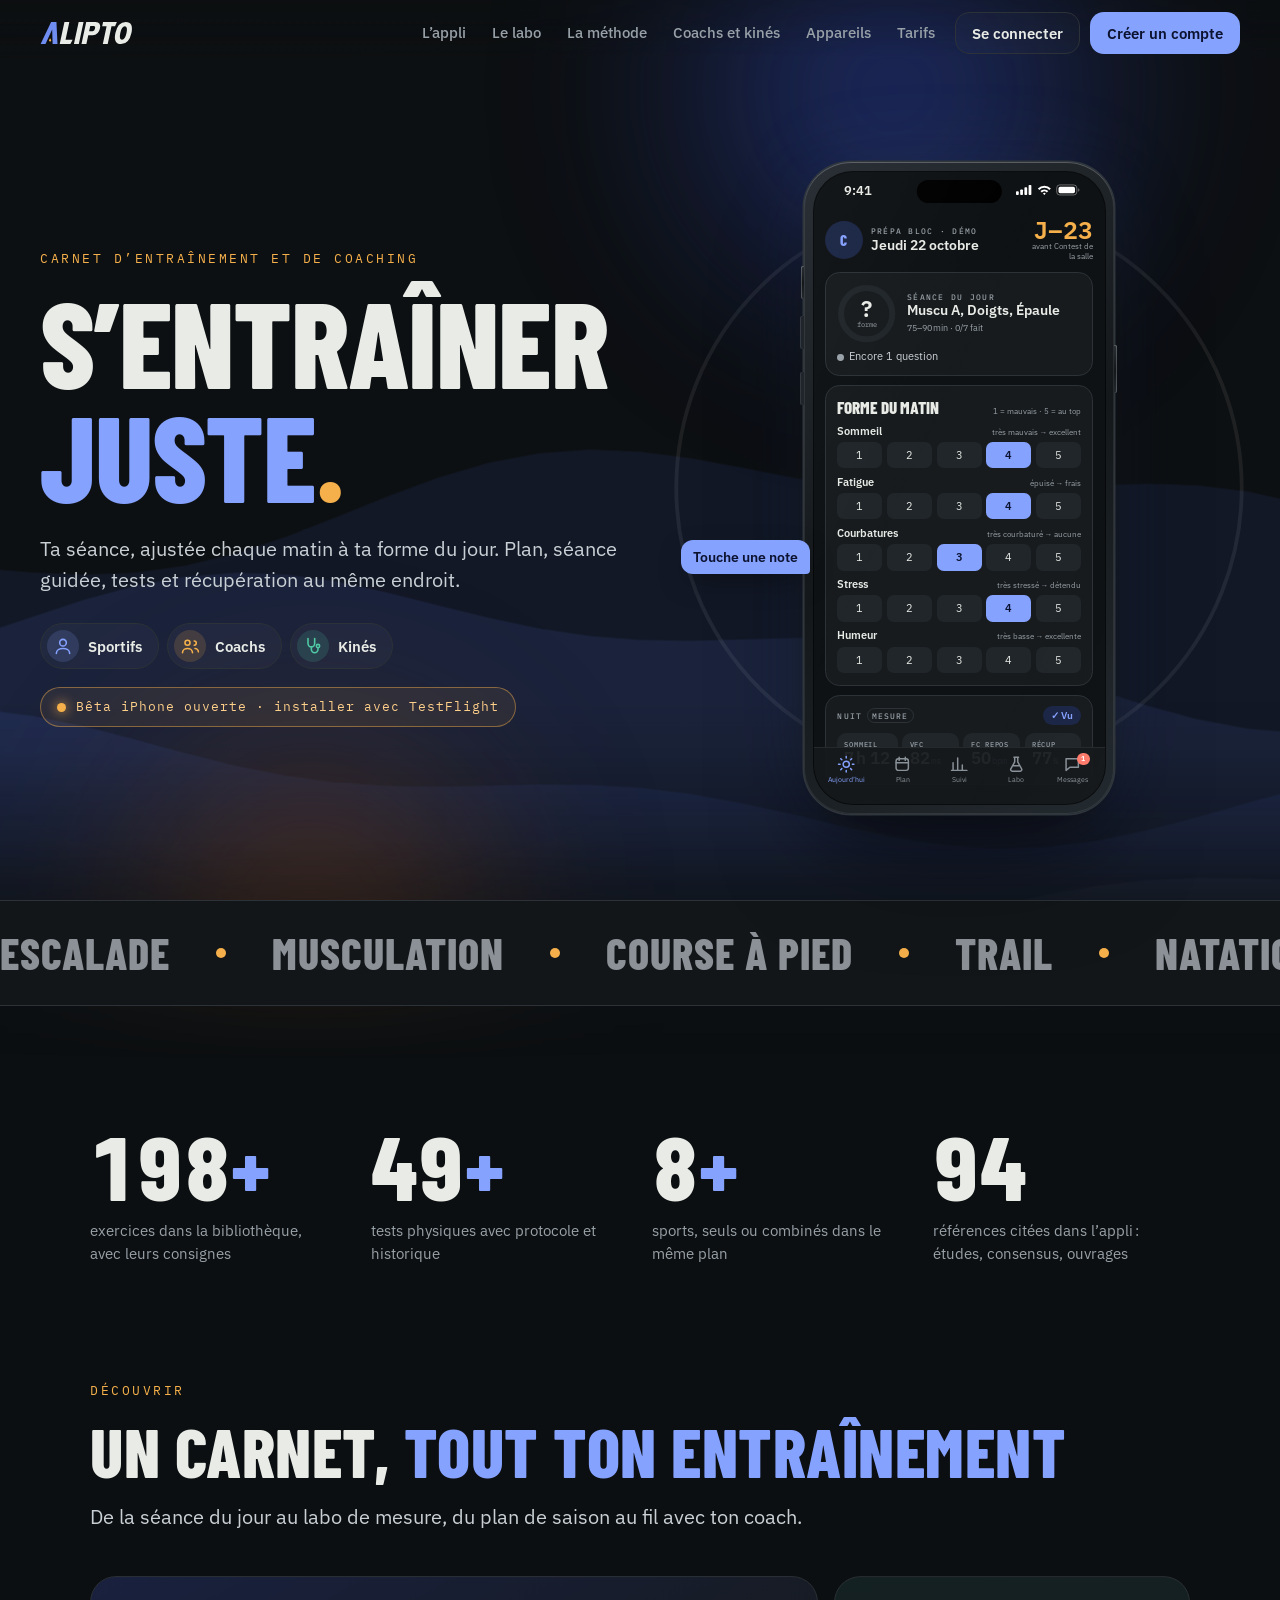
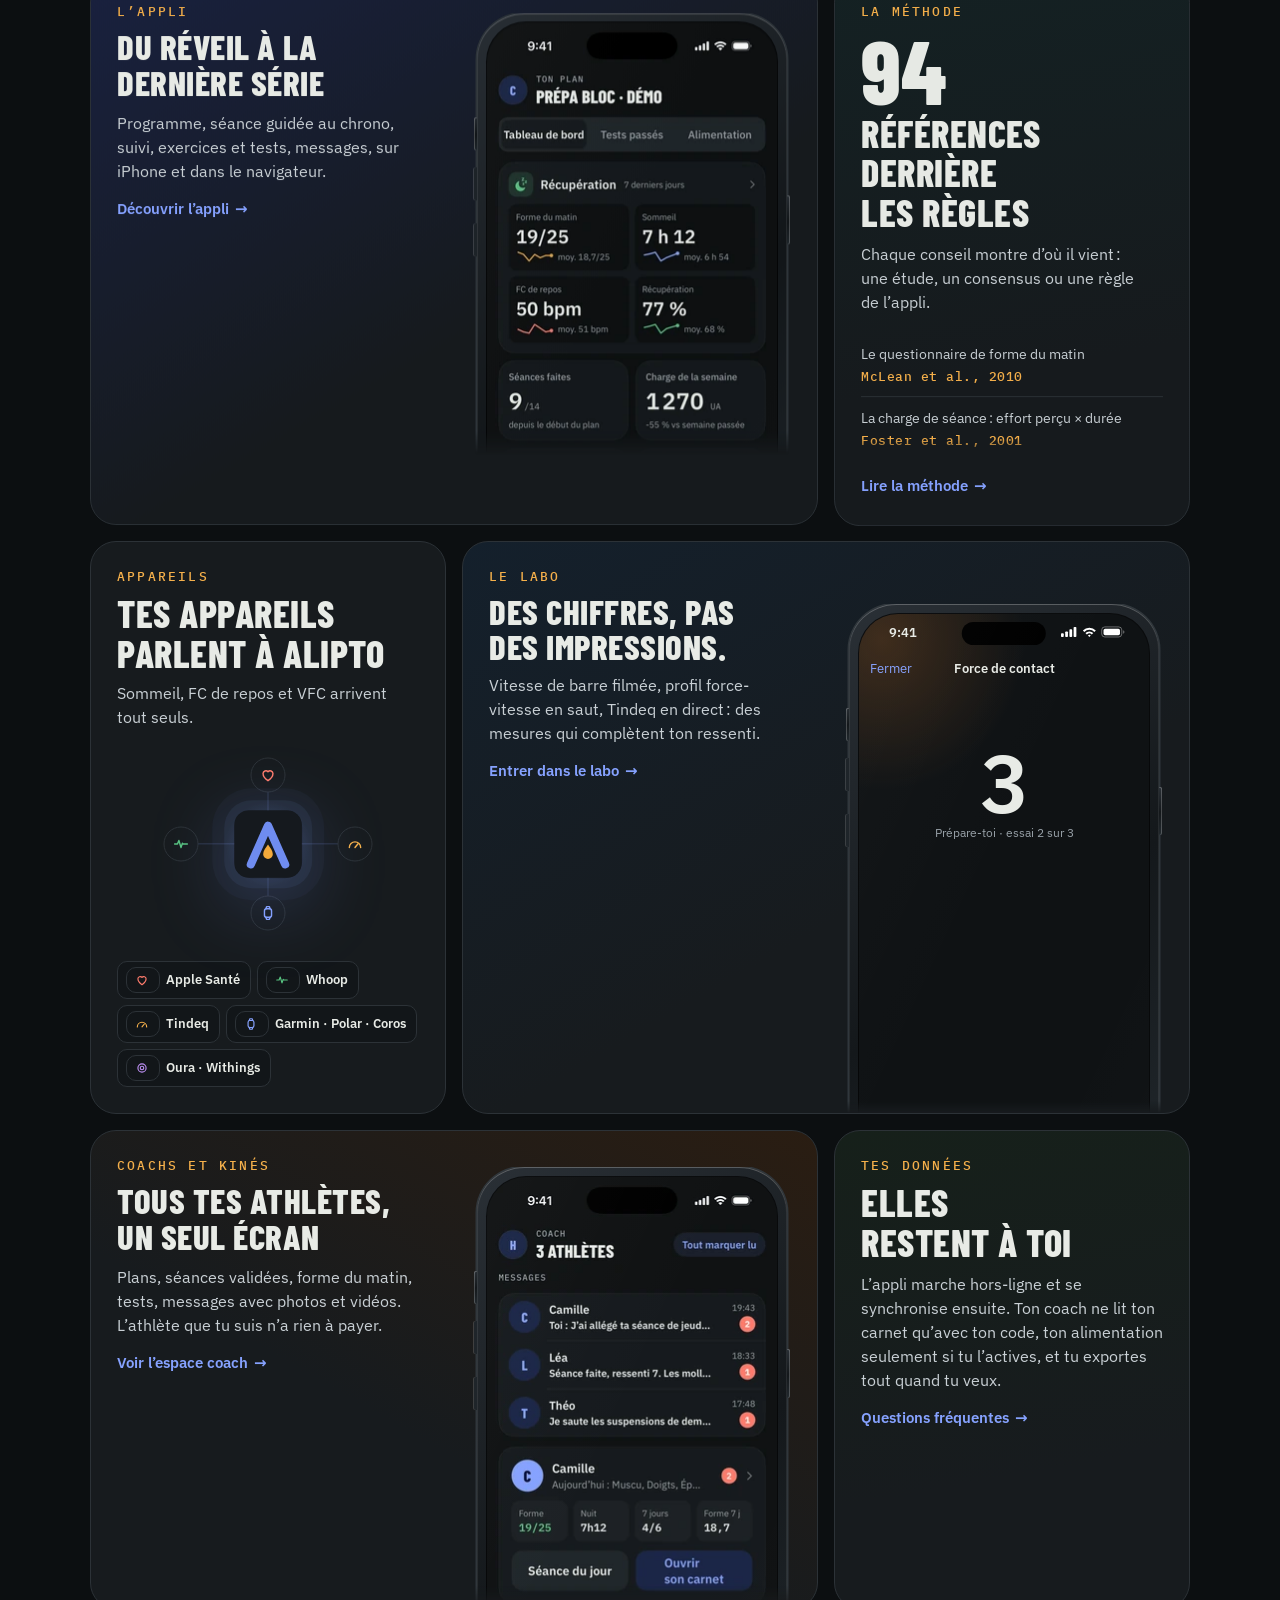
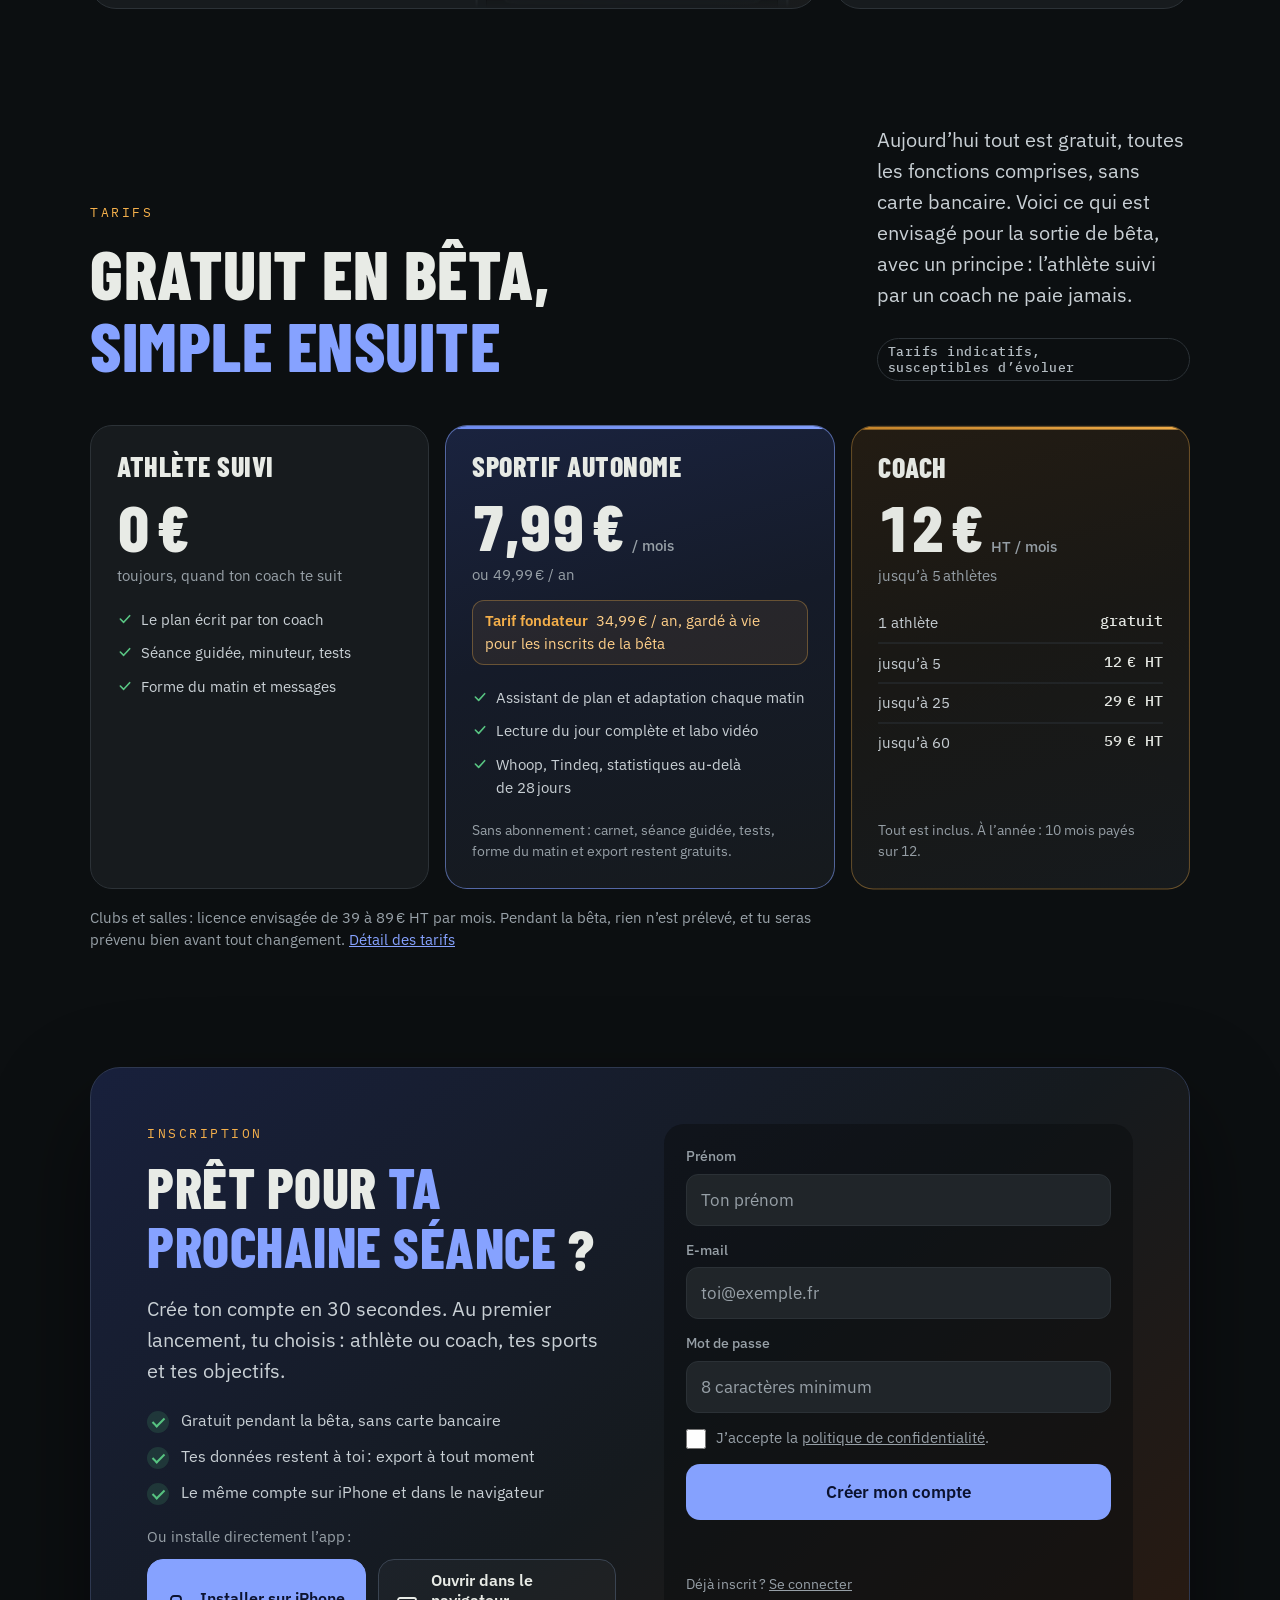
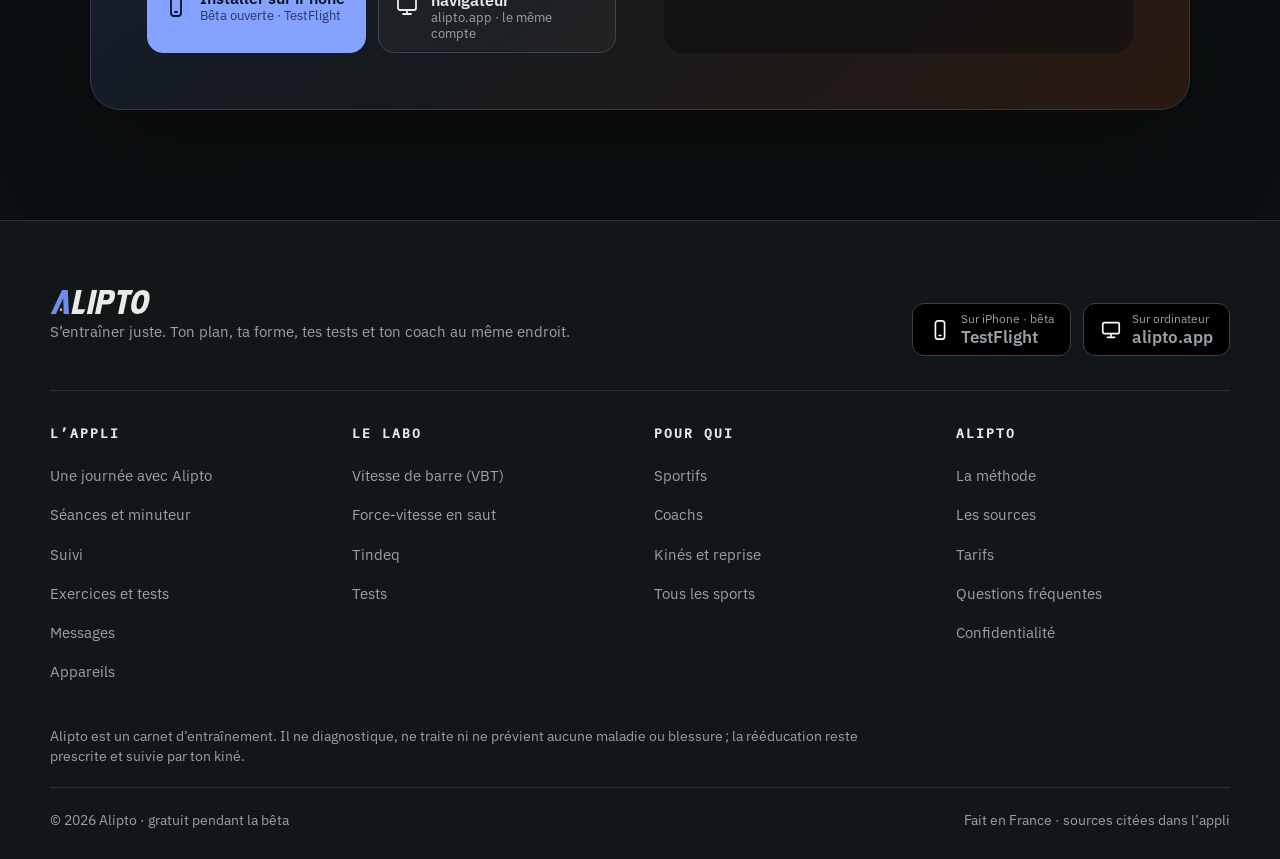
==== index.html @ 424cc5e2 "Publication 331e38a" ====
<!doctype html>
<html lang="fr" class="no-js">
<head>
<meta charset="utf-8">
<meta name="viewport" content="width=device-width, initial-scale=1, viewport-fit=cover">
<title>Alipto · carnet d’entraînement ajusté à ta forme du jour</title>
<meta name="description" content="Alipto ajuste chaque jour ta séance à ta forme et te dit pourquoi : plan, séance guidée, tests et coach au même endroit. Gratuit pendant la bêta.">
<meta name="theme-color" content="#0f1214">
<meta property="og:title" content="Alipto · carnet d’entraînement ajusté à ta forme du jour">
<meta property="og:description" content="Alipto ajuste chaque jour ta séance à ta forme et te dit pourquoi : plan, séance guidée, tests et coach au même endroit. Gratuit pendant la bêta.">
<meta property="og:image" content="https://alipto.app/media/og-accueil.jpg">
<meta property="og:image:width" content="1200">
<meta property="og:image:height" content="630">
<meta property="og:image:alt" content="Alipto : s’entraîner juste">
<meta property="og:url" content="https://alipto.app/">
<meta property="og:type" content="website">
<meta property="og:site_name" content="Alipto">
<meta property="og:locale" content="fr_FR">
<meta name="twitter:card" content="summary_large_image">
<meta name="twitter:title" content="Alipto · carnet d’entraînement ajusté à ta forme du jour">
<meta name="twitter:description" content="Alipto ajuste chaque jour ta séance à ta forme et te dit pourquoi : plan, séance guidée, tests et coach au même endroit. Gratuit pendant la bêta.">
<meta name="twitter:image" content="https://alipto.app/media/og-accueil.jpg">
<link rel="canonical" href="https://alipto.app/">
<link rel="icon" href="/favicon.svg" type="image/svg+xml">
<link rel="apple-touch-icon" href="/apple-touch-icon.png">
<link rel="preload" href="/fonts/barlow-condensed-latin-800-normal.woff2" as="font" type="font/woff2" crossorigin>
<link rel="stylesheet" href="/style.css">
<script type="application/ld+json">{"@context": "https://schema.org", "@type": "SoftwareApplication", "name": "Alipto", "url": "https://alipto.app/", "applicationCategory": "SportsApplication", "operatingSystem": "iOS, Web", "inLanguage": "fr", "description": "Carnet d’entraînement et de coaching qui ajuste chaque jour la séance à la forme du sportif.", "offers": {"@type": "Offer", "price": "0", "priceCurrency": "EUR", "description": "Gratuit pendant la bêta"}}</script>
</head>
<body class="pg-accueil">
<a class="skip" href="#contenu">Aller au contenu</a>
<header class="top" id="top">
  <a class="brand" href="/" aria-label="Alipto, accueil"><svg class="wmk" viewBox="-24 -4 426 108" aria-label="Alipto" role="img"><g transform="skewX(-12)"><path d="M0 100 L26 0 H50 L76 100 H54 L38 34 L22 100 Z" fill="#6f8cf0"/><path d="M86 0 H108 V80 H140 L134 100 H86 Z M150 0 H172 V100 H150 Z M184 0 H226 Q252 0 252 30 Q252 60 226 60 H206 V100 H184 Z M206 18 V42 H222 Q230 42 230 30 Q230 18 222 18 Z M260 0 H322 L318 20 H302 V100 H280 V20 H260 Z M362 0 Q398 0 398 50 Q398 100 362 100 Q326 100 326 50 Q326 0 362 0 Z M362 20 Q348 20 348 50 Q348 80 362 80 Q376 80 376 50 Q376 20 362 20 Z" fill="currentColor" fill-rule="evenodd"/></g><path transform="translate(21.6 81) scale(.17)" d="M0 -46 C 14 -26 30 -6 30 14 A 30 30 0 1 1 -30 14 C -30 -6 -14 -26 0 -46 Z" fill="#f2a93b"/></svg></a>
  <nav class="links" id="menu" aria-label="Pages">
    <a href="/appli/">L’appli</a><a href="/labo/">Le labo</a><a href="/methode/">La méthode</a><a href="/coachs/">Coachs et kinés</a><a href="/compatibilite/">Appareils</a><a href="/tarifs/">Tarifs</a>
    <a class="m-only" data-app href="/app/">Se connecter</a>
  </nav>
  <div class="top-cta">
    <a class="btn ghost" data-app href="/app/">Se connecter</a>
    <a class="btn primary sm" href="#inscription">Créer un compte</a>
    <button class="burger" type="button" aria-label="Menu" aria-expanded="false" aria-controls="menu"><i></i><i></i></button>
  </div>
</header>

<main id="contenu">
  <section class="hero">
    <div class="bgfx" aria-hidden="true"><div class="waves"></div><div class="glow g1"></div><div class="glow g2"></div></div>
    <div class="hero-txt">
      <p class="eyebrow">Carnet d’entraînement et de coaching</p>
      <h1 class="acc">
        <span class="w">S’entraîner</span>
        <span class="w">juste<em>.</em></span>
      </h1>
      <p class="lead">Ta séance, ajustée chaque matin à ta forme du jour. Plan, séance guidée, tests et récupération au même endroit.</p>
      <div class="aud">
        <a href="/appli/"><span class="ai" style="--c:var(--accent)"><svg viewBox="0 0 24 24" aria-hidden="true"><circle cx="12" cy="8" r="4"/><path d="M4 21c0-4 4-6 8-6s8 2 8 6"/></svg></span><span><b>Sportifs</b></span></a>
        <a href="/coachs/"><span class="ai" style="--c:var(--oil)"><svg viewBox="0 0 24 24" aria-hidden="true"><circle cx="9" cy="8" r="3"/><path d="M3 20c0-3 3-5 6-5s6 2 6 5M17 11a2.5 2.5 0 1 0 0-5M18 15c2 0 4 2 4 4"/></svg></span><span><b>Coachs</b></span></a>
        <a href="/coachs/#kines"><span class="ai" style="--c:#4fcaa5"><svg viewBox="0 0 24 24" aria-hidden="true"><path d="M6 3v6a4 4 0 0 0 8 0V3M10 13v3a4 4 0 0 0 8 0v-2"/><circle cx="18" cy="12" r="2"/></svg></span><span><b>Kinés</b></span></a>
      </div>
      <a class="tf-pill" href="https://testflight.apple.com/join/wXvy2Kus" rel="noopener"><i></i>Bêta iPhone ouverte · installer avec TestFlight</a>
    </div>
    <div class="hero-viz">
      <svg class="chrono" viewBox="0 0 200 200" aria-hidden="true"><defs><radialGradient id="ch-halo"><stop offset="0" stop-color="currentColor" stop-opacity=".55"/><stop offset="1" stop-color="currentColor" stop-opacity="0"/></radialGradient></defs>
        <circle class="ch-t" cx="100" cy="100" r="96"/><circle class="ch-u" cx="100" cy="100" r="96" pathLength="100"/><circle class="ch-o" cx="100" cy="100" r="96" pathLength="100"/>
        <g class="ch-g"><circle r="11" fill="url(#ch-halo)"/><path class="ch-drop" transform="scale(.075)" d="M0 -46 C 14 -26 30 -6 30 14 A 30 30 0 1 1 -30 14 C -30 -6 -14 -26 0 -46 Z"/></g></svg>
      <div class="phone sim-ph" data-sim="forme" data-mode="interactif"><div class="screen ap">
      <div class="ap-bar" aria-hidden="true"><b>9:41</b><svg class="ap-sb" viewBox="0 0 70 13" aria-hidden="true"><rect x="0" y="8" width="3" height="4" rx=".9"/><rect x="4.6" y="6" width="3" height="6" rx=".9"/><rect x="9.2" y="3.6" width="3" height="8.4" rx=".9"/><rect x="13.8" y="1" width="3" height="11" rx=".9"/><path d="M23.9 4.9a10 10 0 0 1 14.2 0l-1.6 1.6a7.7 7.7 0 0 0-11 0zM26.7 7.7a6 6 0 0 1 8.6 0l-1.6 1.6a3.7 3.7 0 0 0-5.4 0zM29.5 10.5a2 2 0 0 1 3 0L31 12z"/><rect x="44.5" y="1" width="22" height="11" rx="3.4" fill="none" stroke="currentColor" stroke-opacity=".4"/><rect x="46.5" y="3" width="18" height="7" rx="1.8"/><path d="M68 4.6v3.8a2 2 0 0 0 0-3.8z" fill-opacity=".4"/></svg></div><div class="ap-head"><span class="ap-av">C</span><span class="ap-id"><small>Prépa bloc · démo</small><b>Jeudi 22 octobre</b></span><span class="ap-j"><b>J–23</b><small>avant Contest de la salle</small></span></div>
      <div class="ap-card"><div class="ap-ring"><svg viewBox="0 0 44 44" aria-hidden="true"><circle cx="22" cy="22" r="19"/><circle class="arc" cx="22" cy="22" r="19" pathLength="100"/></svg><b class="ap-sc">?</b><small class="ap-of">forme</small></div>
        <div class="ap-ses"><small>Séance du jour</small><b>Muscu A, Doigts, Épaule</b><span>75–90 min · 0/7 fait</span></div>
        <p class="ap-v" role="status" aria-live="polite"><i></i><span>Remplis ta forme du matin : la séance s’ajuste</span></p>
        <p class="ap-why"></p></div>
      <form class="ap-form" aria-label="Essaie : ta forme ce matin" onsubmit="return false"><p class="ap-fh"><b>Forme du matin</b><small>1 = mauvais · 5 = au top</small></p><fieldset class="ap-q" data-k="sommeil"><legend><b>Sommeil</b><small>très mauvais → excellent</small></legend><div class="ap-seg"><label><input type="radio" name="interactif-sommeil" value="1"><span>1</span></label><label><input type="radio" name="interactif-sommeil" value="2"><span>2</span></label><label><input type="radio" name="interactif-sommeil" value="3"><span>3</span></label><label><input type="radio" name="interactif-sommeil" value="4"><span>4</span></label><label><input type="radio" name="interactif-sommeil" value="5"><span>5</span></label></div></fieldset><fieldset class="ap-q" data-k="fatigue"><legend><b>Fatigue</b><small>épuisé → frais</small></legend><div class="ap-seg"><label><input type="radio" name="interactif-fatigue" value="1"><span>1</span></label><label><input type="radio" name="interactif-fatigue" value="2"><span>2</span></label><label><input type="radio" name="interactif-fatigue" value="3"><span>3</span></label><label><input type="radio" name="interactif-fatigue" value="4"><span>4</span></label><label><input type="radio" name="interactif-fatigue" value="5"><span>5</span></label></div></fieldset><fieldset class="ap-q" data-k="courbatures"><legend><b>Courbatures</b><small>très courbaturé → aucune</small></legend><div class="ap-seg"><label><input type="radio" name="interactif-courbatures" value="1"><span>1</span></label><label><input type="radio" name="interactif-courbatures" value="2"><span>2</span></label><label><input type="radio" name="interactif-courbatures" value="3"><span>3</span></label><label><input type="radio" name="interactif-courbatures" value="4"><span>4</span></label><label><input type="radio" name="interactif-courbatures" value="5"><span>5</span></label></div></fieldset><fieldset class="ap-q" data-k="stress"><legend><b>Stress</b><small>très stressé → détendu</small></legend><div class="ap-seg"><label><input type="radio" name="interactif-stress" value="1"><span>1</span></label><label><input type="radio" name="interactif-stress" value="2"><span>2</span></label><label><input type="radio" name="interactif-stress" value="3"><span>3</span></label><label><input type="radio" name="interactif-stress" value="4"><span>4</span></label><label><input type="radio" name="interactif-stress" value="5"><span>5</span></label></div></fieldset><fieldset class="ap-q" data-k="humeur"><legend><b>Humeur</b><small>très basse → excellente</small></legend><div class="ap-seg"><label><input type="radio" name="interactif-humeur" value="1"><span>1</span></label><label><input type="radio" name="interactif-humeur" value="2"><span>2</span></label><label><input type="radio" name="interactif-humeur" value="3"><span>3</span></label><label><input type="radio" name="interactif-humeur" value="4"><span>4</span></label><label><input type="radio" name="interactif-humeur" value="5"><span>5</span></label></div></fieldset></form>
      <div class="ap-night" aria-hidden="true"><p class="ap-nh"><span>Nuit</span><i>MESURE</i><em>✓ Vu</em></p><div class="ap-nm"><p><small>Sommeil</small><b>7 h 12</b></p><p><small>VFC</small><b>82<u>ms</u></b></p><p><small>FC repos</small><b>50<u>bpm</u></b></p><p><small>Récup</small><b>77<u>%</u></b></p></div></div><nav class="ap-tabs" aria-hidden="true"><span class=on><svg viewBox="0 0 24 24"><circle cx="12" cy="12" r="4"/><path d="M12 2v2M12 20v2M4.9 4.9l1.4 1.4M17.7 17.7l1.4 1.4M2 12h2M20 12h2M4.9 19.1l1.4-1.4M17.7 6.3l1.4-1.4"/></svg>Aujourd’hui</span><span><svg viewBox="0 0 24 24"><rect x="4" y="5" width="16" height="15" rx="3"/><path d="M8 3v4M16 3v4M4 10h16"/></svg>Plan</span><span><svg viewBox="0 0 24 24"><path d="M4 20V10M10 20V4M16 20v-7M22 20H2"/></svg>Suivi</span><span><svg viewBox="0 0 24 24"><path d="M9 3h6M10 3v6L5 18a2 2 0 0 0 1.8 3h10.4A2 2 0 0 0 19 18l-5-9V3M7.5 14h9"/></svg>Labo</span><span><svg viewBox="0 0 24 24"><path d="M4 5h16v11H9l-5 4z"/></svg><em class="ap-badge">1</em>Messages</span></nav>
      <i class="ap-tap" aria-hidden="true"></i>
    </div><i class="glass" aria-hidden="true"></i></div>
      <p class="hv-tip" aria-hidden="true">Touche une note</p>
    </div>
  </section>

  <section class="marquee" aria-label="Sports suivis">
    <div class="track">
      <span>Escalade</span><span>Musculation</span><span>Course à pied</span><span>Trail</span><span>Natation</span><span>Vélo</span><span>Hyrox</span><span>Préparation physique</span><span>Renfo et kiné</span>
      <span aria-hidden="true">Escalade</span><span aria-hidden="true">Musculation</span><span aria-hidden="true">Course à pied</span><span aria-hidden="true">Trail</span><span aria-hidden="true">Natation</span><span aria-hidden="true">Vélo</span><span aria-hidden="true">Hyrox</span><span aria-hidden="true">Préparation physique</span><span aria-hidden="true">Renfo et kiné</span>
    </div>
  </section>

  <section class="nums" aria-label="Alipto en chiffres">
    <div class="num reveal"><b data-count="200">0</b><span>exercices dans la bibliothèque, avec leurs consignes</span></div>
    <div class="num reveal"><b data-count="50">0</b><span>tests physiques avec protocole et historique</span></div>
    <div class="num reveal"><b data-count="8">0</b><span>sports, seuls ou combinés dans le même plan</span></div>
    <div class="num reveal"><b data-count="95" class="eq">0</b><span>références citées dans l’appli : études, consensus, ouvrages</span></div>
  </section>

  <section class="explore">
    <div class="sec-head solo">
      <div><p class="eyebrow">Découvrir</p><h2 class="acc reveal">Un carnet, <em>tout ton entraînement</em></h2>
      <p class="lead reveal">De la séance du jour au labo de mesure, du plan de saison au fil avec ton coach.</p></div>
    </div>
    <div class="bento">
      <a class="bx bx-app reveal" href="/appli/">
        <div class="bx-txt"><p class="k">L’appli</p><h3 class="acc">Du réveil à la dernière série</h3><p>Programme, séance guidée au chrono, suivi, exercices et tests, messages, sur iPhone et dans le navigateur.</p><span class="more">Découvrir l’appli</span></div>
        <div class="bx-phones" style="--cr:1.4209"><div class="cut"><div class="phone" data-zones="[{&quot;x&quot;: 7.5, &quot;y&quot;: 27.8, &quot;w&quot;: 41.5, &quot;h&quot;: 10.6, &quot;n&quot;: &quot;Forme du matin 19/25&quot;, &quot;f&quot;: [1.45, 0.0564, 0.0992]}, {&quot;x&quot;: 51.2, &quot;y&quot;: 52, &quot;w&quot;: 44.6, &quot;h&quot;: 12.2, &quot;n&quot;: &quot;Charge de la semaine 940 UA&quot;, &quot;f&quot;: [1.57, 0.3291, 0.4944]}]"><div class="screen"><img class="scr" src="/img/p-suivi-291-582.webp" srcset="/img/p-suivi-291-291.webp 291w, /img/p-suivi-291-436.webp 436w, /img/p-suivi-291-582.webp 582w, /img/p-suivi-291-873.webp 873w, /img/p-suivi-291-1164.webp 1164w, /img/p-suivi-291-1206.webp 1206w" sizes="(max-width: 900px) min(457px, calc((100vw - 84px) * 1.473)), 457px" alt="Écran Suivi : forme du matin 19 sur 25, récupération, charge de la semaine" loading="lazy" width="291" height="633"><i class="veil" aria-hidden="true"></i><i class="veil" aria-hidden="true"></i></div><i class="glass" aria-hidden="true"></i></div></div></div>
      </a>
      <a class="bx bx-sci reveal" href="/methode/">
        <div class="bx-txt"><p class="k">La méthode</p><p class="big-n" data-count="95">0</p><h3 class="acc">références derrière les règles</h3><p>Chaque conseil montre d’où il vient : une étude, un consensus ou une règle de l’appli.</p>
          <div class="src-tick"><ul aria-label="Quelques sources citées dans l’appli"><li><i>Le questionnaire de forme du matin</i><span>McLean et al., 2010</span></li><li><i>La charge de séance : effort perçu × durée</i><span>Foster et al., 2001</span></li><li><i>Lire la VFC sur une moyenne de 7 jours</i><span>Plews et al., 2013</span></li><li><i>La montée en force des doigts du grimpeur</i><span>Levernier et Laffaye, 2019</span></li></ul></div>
          <span class="more">Lire la méthode</span></div>
      </a>
      <a class="bx bx-cp reveal" href="/compatibilite/">
        <div class="bx-txt"><p class="k">Appareils</p><h3 class="acc">Tes appareils parlent à Alipto</h3><p>Sommeil, FC de repos et VFC arrivent tout seuls.</p></div>
        <div class="hub mini" data-sim="hub" aria-hidden="true"><svg class="hl" viewBox="0 0 560 400"><line x1="280" y1="200" x2="280" y2="52"/><line x1="280" y1="200" x2="92" y2="200"/><line x1="280" y1="200" x2="468" y2="200"/><line x1="280" y1="200" x2="280" y2="348"/></svg><span class="hn" style="left:50.0%;top:13.0%"><svg class="hi" viewBox="0 0 24 24" style="--c:#ff7b6c"><path d="M12 20s-7-4.5-7-10a4 4 0 0 1 7-2.5A4 4 0 0 1 19 10c0 5.5-7 10-7 10z"/></svg></span><span class="hn" style="left:16.4%;top:50.0%"><svg class="hi" viewBox="0 0 24 24" style="--c:#58c482"><path d="M3 12h4l2-5 3 10 2-6 1 1h6"/></svg></span><span class="hn" style="left:83.6%;top:50.0%"><svg class="hi" viewBox="0 0 24 24" style="--c:#f5b04b"><path d="M4 17a8 8 0 1 1 16 0"/><path d="M12 17l4-5"/></svg></span><span class="hn" style="left:50.0%;top:87.0%"><svg class="hi" viewBox="0 0 24 24" style="--c:#86a2ff"><rect x="7" y="6" width="10" height="12" rx="3"/><path d="M9 6l1-3h4l1 3M9 18l1 3h4l1-3"/></svg></span><span class="hc"><svg viewBox="0 0 512 512" aria-hidden="true"><rect width="512" height="512" rx="112" fill="#15191e"/><path d="M126 410 L256 118 L386 410" fill="none" stroke="#6f8cf0" stroke-width="62" stroke-linecap="round" stroke-linejoin="round"/><path transform="translate(256 316) scale(1.22)" d="M0 -46 C 14 -26 30 -6 30 14 A 30 30 0 1 1 -30 14 C -30 -6 -14 -26 0 -46 Z" fill="#f2a93b"/></svg></span></div>
        <div class="chips"><span><span class="ci" style="--c:#ff7b6c"><svg viewBox="0 0 24 24" aria-hidden="true"><path d="M12 20s-7-4.5-7-10a4 4 0 0 1 7-2.5A4 4 0 0 1 19 10c0 5.5-7 10-7 10z"/></svg></span>Apple Santé</span><span><span class="ci" style="--c:#58c482"><svg viewBox="0 0 24 24" aria-hidden="true"><path d="M3 12h4l2-5 3 10 2-6 1 1h6"/></svg></span>Whoop</span><span><span class="ci" style="--c:#f5b04b"><svg viewBox="0 0 24 24" aria-hidden="true"><path d="M4 17a8 8 0 1 1 16 0"/><path d="M12 17l4-5"/></svg></span>Tindeq</span><span><span class="ci" style="--c:#86a2ff"><svg viewBox="0 0 24 24" aria-hidden="true"><rect x="7" y="6" width="10" height="12" rx="3"/><path d="M9 6l1-3h4l1 3M9 18l1 3h4l1-3"/></svg></span>Garmin · Polar · Coros</span><span><span class="ci" style="--c:#bb8ef1"><svg viewBox="0 0 24 24" aria-hidden="true"><circle cx="12" cy="12" r="7"/><circle cx="12" cy="12" r="3"/></svg></span>Oura · Withings</span></div>
      </a>
      <a class="bx bx-labo reveal" href="/labo/">
        <div class="bx-txt"><p class="k">Le labo</p><h3>Des chiffres, pas des impressions.</h3><p>Vitesse de barre filmée, profil force-vitesse en saut, Tindeq en direct : des mesures qui complètent ton ressenti.</p><span class="more">Entrer dans le labo</span></div>
        <div class="bx-phones bx-sim" role="img" aria-label="Exemple de test de force de contact au Tindeq dans l’appli : la force monte jusqu’à 41,6 kg, puis le résultat, 130 kg/s, 6 % de plus que la dernière mesure"><div class="cut"><div class="phone sim-ph tq" data-sim="tindeq"><div class="screen ap tq-s" aria-hidden="true">
      <div class="ap-bar" aria-hidden="true"><b>9:41</b><svg class="ap-sb" viewBox="0 0 70 13" aria-hidden="true"><rect x="0" y="8" width="3" height="4" rx=".9"/><rect x="4.6" y="6" width="3" height="6" rx=".9"/><rect x="9.2" y="3.6" width="3" height="8.4" rx=".9"/><rect x="13.8" y="1" width="3" height="11" rx=".9"/><path d="M23.9 4.9a10 10 0 0 1 14.2 0l-1.6 1.6a7.7 7.7 0 0 0-11 0zM26.7 7.7a6 6 0 0 1 8.6 0l-1.6 1.6a3.7 3.7 0 0 0-5.4 0zM29.5 10.5a2 2 0 0 1 3 0L31 12z"/><rect x="44.5" y="1" width="22" height="11" rx="3.4" fill="none" stroke="currentColor" stroke-opacity=".4"/><rect x="46.5" y="3" width="18" height="7" rx="1.8"/><path d="M68 4.6v3.8a2 2 0 0 0 0-3.8z" fill-opacity=".4"/></svg></div>
      <div class="tq-nav"><span>Fermer</span><b>Force de contact</b><i></i></div>
      <div class="tq-v tq-count"><b class="tq-n">3</b><span>Prépare-toi · essai 2 sur 3</span></div>
      <div class="tq-v tq-run"><p class="tq-eb">Essai 2 sur 3 · main droite</p><p class="tq-w">Relâche…</p>
        <p class="tq-sub">Reste détendu, tire dès que « Tire ! » s’affiche.</p>
        <div class="tq-card"><small>Force actuelle</small><p class="tq-kg"><b>0</b><u>kg</u></p><i class="tq-g"><i></i></i></div>
        <span class="tq-btn plain">Arrêter</span></div>
      <div class="tq-v tq-done"><p class="tq-eb"><span>Main droite · meilleur de 3</span><i class="tq-tag">MESURE</i></p>
        <p class="tq-big"><b>130</b><u>kg/s</u><em>+6 % vs 8 oct.</em></p>
        <p class="tq-last">Dernière mesure : 123 kg/s le 8 oct. (même main, même test)</p>
        <div class="tq-curve"><svg viewBox="0 0 300 132"><g class="tq-grid"><line x1="14" y1="30" x2="286" y2="30"/><line x1="14" y1="66" x2="286" y2="66"/><line x1="14" y1="104" x2="286" y2="104"/><text x="14" y="127">0 ms</text><text x="82" y="127">100 ms</text><text x="150" y="127">200 ms</text><text x="218" y="127">300 ms</text><text x="286" y="127">400 ms</text></g>
          <path class="tq-area"/><path class="tq-line"/>
          <g class="tq-mk m1"><line y1="10" y2="104"/><circle r="4.5"/><text>12,2 kg</text></g><g class="tq-mk m2"><line y1="10" y2="104"/><circle r="4.5"/><text>26 kg</text></g></svg></div>
        <div class="tq-stats"><p><b>122<u>kg/s</u></b><small>0–100 ms, indicatif</small></p><p><b>41,6<u>kg</u></b><small>pic de force</small></p><p><b>63<u>%</u></b><small>du pic à 200 ms</small></p></div>
        <div class="tq-chips"><span>124</span><span class="on">130 ★</span><span>127</span></div>
        <span class="tq-btn">Enregistrer 130 kg/s</span></div>
    </div><i class="glass" aria-hidden="true"></i></div></div></div>
      </a>
      <a class="bx bx-coach reveal" href="/coachs/">
        <div class="bx-txt"><p class="k">Coachs et kinés</p><h3 class="acc">Tous tes athlètes, un seul écran</h3><p>Plans, séances validées, forme du matin, tests, messages avec photos et vidéos. L’athlète que tu suis n’a rien à payer.</p><span class="more">Voir l’espace coach</span></div>
        <div class="bx-phones" style="--cr:1.4224"><div class="cut"><div class="phone" data-zones="[{&quot;x&quot;: 3, &quot;y&quot;: 10.5, &quot;w&quot;: 94, &quot;h&quot;: 22, &quot;z&quot;: 1, &quot;n&quot;: &quot;Camille, Léa et Théo : leurs derniers messages&quot;, &quot;f&quot;: [1, 0, 0.0]}, {&quot;x&quot;: 83, &quot;y&quot;: 17.6, &quot;w&quot;: 14, &quot;h&quot;: 22.6, &quot;z&quot;: 1.4, &quot;n&quot;: &quot;Heures et messages non lus&quot;, &quot;f&quot;: [1.28, 0.2067, 0.0931]}]"><div class="screen"><img class="scr" src="/img/p-coach-291-582.webp" srcset="/img/p-coach-291-291.webp 291w, /img/p-coach-291-436.webp 436w, /img/p-coach-291-582.webp 582w, /img/p-coach-291-873.webp 873w, /img/p-coach-291-1164.webp 1164w, /img/p-coach-291-1206.webp 1206w" sizes="(max-width: 900px) min(372px, calc((100vw - 84px) * 1.201)), 372px" alt="Écran coach (profil de démonstration) : messages de Camille, Léa et Théo" loading="lazy" width="291" height="633"><i class="veil" aria-hidden="true"></i><i class="veil" aria-hidden="true"></i></div><i class="glass" aria-hidden="true"></i></div></div></div>
      </a>
      <a class="bx bx-data reveal" href="/tarifs/#faq">
        <div class="bx-txt"><p class="k">Tes données</p><h3 class="acc">Elles restent à toi</h3><p>L’appli marche hors-ligne et se synchronise ensuite. Ton coach ne lit ton carnet qu’avec ton code, ton alimentation seulement si tu l’actives, et tu exportes tout quand tu veux.</p><span class="more">Questions fréquentes</span></div>
      </a>
    </div>
  </section>

  <section class="pricing" id="tarifs">
    <div class="sec-head">
      <div><p class="eyebrow">Tarifs</p><h2 class="acc">Gratuit en bêta, <em>simple ensuite</em></h2></div>
      <div><p class="lead">Aujourd’hui tout est gratuit, toutes les fonctions comprises, sans carte bancaire. Voici ce qui est envisagé pour la sortie de bêta, avec un principe : l’athlète suivi par un coach ne paie jamais.</p>
      <p class="prop"><span class="ex">Tarifs indicatifs, susceptibles d’évoluer</span></p></div>
    </div>
    <div class="pr-grid">
      <article class="pr-card"><h3 class="acc">Athlète suivi</h3><p class="pr-n">0 €</p><p class="pr-s">toujours, quand ton coach te suit</p>
        <ul><li><svg viewBox="0 0 24 24" aria-hidden="true"><path d="M5 12l5 5 9-10"/></svg>Le plan écrit par ton coach</li><li><svg viewBox="0 0 24 24" aria-hidden="true"><path d="M5 12l5 5 9-10"/></svg>Séance guidée, minuteur, tests</li><li><svg viewBox="0 0 24 24" aria-hidden="true"><path d="M5 12l5 5 9-10"/></svg>Forme du matin et messages</li></ul></article>
      <article class="pr-card paid hl"><h3>Sportif autonome</h3><p class="pr-n">7,99 €<small>/ mois</small></p><p class="pr-s">ou 49,99 € / an</p>
        <p class="pr-f"><b>Tarif fondateur</b> 34,99 € / an, gardé à vie pour les inscrits de la bêta</p>
        <ul><li><svg viewBox="0 0 24 24" aria-hidden="true"><path d="M5 12l5 5 9-10"/></svg>Assistant de plan et adaptation chaque matin</li><li><svg viewBox="0 0 24 24" aria-hidden="true"><path d="M5 12l5 5 9-10"/></svg>Lecture du jour complète et labo vidéo</li><li><svg viewBox="0 0 24 24" aria-hidden="true"><path d="M5 12l5 5 9-10"/></svg>Whoop, Tindeq, statistiques au-delà de 28 jours</li></ul>
        <p class="pr-free">Sans abonnement : carnet, séance guidée, tests, forme du matin et export restent gratuits.</p></article>
      <article class="pr-card paid pr-coach"><h3>Coach</h3><p class="pr-n">12 €<small>HT / mois</small></p><p class="pr-s">jusqu’à 5 athlètes</p>
        <ul class="pr-steps"><li><span>1 athlète</span><b>gratuit</b></li><li><span>jusqu’à 5</span><b>12 € HT</b></li><li><span>jusqu’à 25</span><b>29 € HT</b></li><li><span>jusqu’à 60</span><b>59 € HT</b></li></ul>
        <p class="pr-free">Tout est inclus. À l’année : 10 mois payés sur 12.</p></article>
    </div>
    <p class="pr-note">Clubs et salles : licence envisagée de 39 à 89 € HT par mois. Pendant la bêta, rien n’est prélevé, et tu seras prévenu bien avant tout changement. <a href="/tarifs/">Détail des tarifs</a></p>
  </section>

  <section class="signup" id="inscription">
    <div class="s-card">
      <div class="s-txt">
        <p class="eyebrow">Inscription</p>
        <h2 class="acc">Prêt pour <em>ta prochaine séance</em> ?</h2>
        <p class="lead">Crée ton compte en 30 secondes. Au premier lancement, tu choisis : athlète ou coach, tes sports et tes objectifs.</p>
        <ul class="ticks small">
          <li>Gratuit pendant la bêta, sans carte bancaire</li>
          <li>Tes données restent à toi : export à tout moment</li>
          <li>Le même compte sur iPhone et dans le navigateur</li>
        </ul>
        <p class="or">Ou installe directement l’app :</p>
        <div class="ctas">
        <a class="cta-b primary" href="https://testflight.apple.com/join/wXvy2Kus" rel="noopener"><svg viewBox="0 0 24 24" aria-hidden="true"><rect x="7" y="2" width="10" height="20" rx="3"/><path d="M11 18h2"/></svg><span><b>Installer sur iPhone</b><small>Bêta ouverte · TestFlight</small></span></a>
        <a class="cta-b" data-app href="/app/"><svg viewBox="0 0 24 24" aria-hidden="true"><rect x="3" y="4" width="18" height="12" rx="2"/><path d="M8 20h8M12 16v4"/></svg><span><b>Ouvrir dans le navigateur</b><small>alipto.app · le même compte</small></span></a>
      </div>
      </div>
      <form class="form" id="signup" novalidate>
        <label>Prénom<input name="name" autocomplete="given-name" required maxlength="60" placeholder="Ton prénom"></label>
        <label>E-mail<input name="email" type="email" autocomplete="email" required placeholder="toi@exemple.fr"></label>
        <label>Mot de passe<input name="password" type="password" autocomplete="new-password" required minlength="8" placeholder="8 caractères minimum"></label>
        <label class="chk"><input type="checkbox" name="ok" required> <span>J’accepte la <a data-privacy href="/confidentialite.html">politique de confidentialité</a>.</span></label>
        <button class="btn primary big" type="submit">Créer mon compte</button>
        <p class="msg" role="status" aria-live="polite"></p>
        <p class="tiny">Déjà inscrit ? <a data-app href="/app/">Se connecter</a></p>
      </form>
    </div>
  </section>
</main>

<footer class="foot">
  <div class="ft">
    <div class="ft-top">
      <div><a class="ft-brand" href="/" aria-label="Alipto, accueil"><svg class="wmk" viewBox="-24 -4 426 108" aria-label="Alipto" role="img"><g transform="skewX(-12)"><path d="M0 100 L26 0 H50 L76 100 H54 L38 34 L22 100 Z" fill="#6f8cf0"/><path d="M86 0 H108 V80 H140 L134 100 H86 Z M150 0 H172 V100 H150 Z M184 0 H226 Q252 0 252 30 Q252 60 226 60 H206 V100 H184 Z M206 18 V42 H222 Q230 42 230 30 Q230 18 222 18 Z M260 0 H322 L318 20 H302 V100 H280 V20 H260 Z M362 0 Q398 0 398 50 Q398 100 362 100 Q326 100 326 50 Q326 0 362 0 Z M362 20 Q348 20 348 50 Q348 80 362 80 Q376 80 376 50 Q376 20 362 20 Z" fill="currentColor" fill-rule="evenodd"/></g><path transform="translate(21.6 81) scale(.17)" d="M0 -46 C 14 -26 30 -6 30 14 A 30 30 0 1 1 -30 14 C -30 -6 -14 -26 0 -46 Z" fill="#f2a93b"/></svg></a><p>S’entraîner juste. Ton plan, ta forme, tes tests et ton coach au même endroit.</p></div>
      <div class="stores">
        <a class="store" href="https://testflight.apple.com/join/wXvy2Kus" rel="noopener"><svg viewBox="0 0 24 24" aria-hidden="true"><rect x="7" y="2" width="10" height="20" rx="3"/><path d="M11 18h2"/></svg><span>Sur iPhone · bêta<b>TestFlight</b></span></a>
        <a class="store" data-app href="/app/"><svg viewBox="0 0 24 24" aria-hidden="true"><rect x="3" y="4" width="18" height="12" rx="2"/><path d="M8 20h8M12 16v4"/></svg><span>Sur ordinateur<b>alipto.app</b></span></a>
      </div>
    </div>
    <div class="ft-cols">
      <nav aria-label="L’appli"><p class="fh">L’appli</p><a href="/appli/#journee">Une journée avec Alipto</a><a href="/appli/#h-18h30">Séances et minuteur</a><a href="/appli/#h-19h30">Suivi</a><a href="/labo/#tests">Exercices et tests</a><a href="/appli/#h-20h15">Messages</a><a href="/compatibilite/">Appareils</a></nav>
      <nav aria-label="Le labo"><p class="fh">Le labo</p><a href="/labo/#vbt">Vitesse de barre (VBT)</a><a href="/labo/#saut">Force-vitesse en saut</a><a href="/labo/#tindeq">Tindeq</a><a href="/labo/#tests">Tests</a></nav>
      <nav aria-label="Pour qui"><p class="fh">Pour qui</p><a href="/appli/">Sportifs</a><a href="/coachs/">Coachs</a><a href="/coachs/#kines">Kinés et reprise</a><a href="/appli/#sports">Tous les sports</a></nav>
      <nav aria-label="Alipto"><p class="fh">Alipto</p><a href="/methode/">La méthode</a><a href="/methode/#sources">Les sources</a><a href="/tarifs/">Tarifs</a><a href="/tarifs/#faq">Questions fréquentes</a><a data-privacy href="/confidentialite.html">Confidentialité</a></nav>
    </div>
    <p class="ft-legal">Alipto est un carnet d’entraînement. Il ne diagnostique, ne traite ni ne prévient aucune maladie ou blessure ; la rééducation reste prescrite et suivie par ton kiné.</p>
    <div class="ft-bot"><span>© 2026 Alipto · gratuit pendant la bêta</span><span>Fait en France · sources citées dans l’appli</span></div>
  </div>
</footer>

<script src="/vendor/gsap.min.js" defer></script>
<script src="/vendor/ScrollTrigger.min.js" defer></script>
<script src="/vendor/SplitText.min.js" defer></script>
<script src="/vendor/DrawSVGPlugin.min.js" defer></script>
<script src="/main.js" defer></script>
<script type="module" src="/sim.js"></script>
</body>
</html>
---- style.css ----
@font-face{font-family:BC;src:url(fonts/barlow-condensed-latin-800-normal.woff2) format('woff2');font-weight:800;font-display:swap}
@font-face{font-family:PS;src:url(fonts/ibm-plex-sans-latin-400-normal.woff2) format('woff2');font-weight:400;font-display:swap}
@font-face{font-family:PS;src:url(fonts/ibm-plex-sans-latin-500-normal.woff2) format('woff2');font-weight:500;font-display:swap}
@font-face{font-family:PS;src:url(fonts/ibm-plex-sans-latin-600-normal.woff2) format('woff2');font-weight:600;font-display:swap}
@font-face{font-family:PM;src:url(fonts/ibm-plex-mono-latin-400-normal.woff2) format('woff2');font-weight:400;font-display:swap}
@font-face{font-family:PM;src:url(fonts/ibm-plex-mono-latin-500-normal.woff2) format('woff2');font-weight:500;font-display:swap}

:root{
  --bg:#0c0f11;--bg2:#121619;--surface:#171b1e;--sunk:#21262a;--rule:#2c3237;
  --ink:#e8ebe6;--ink2:#c9d0d5;--muted:#98a1a8;--warn:#e3a23e;--accent:#86a2ff;--accent2:#6f8cf0;--oil:#f5b04b;--good:#58c482;--crit:#ff7b6c;
  --r:22px;--max:1180px;--pad:clamp(16px,4vw,40px);--gap:clamp(80px,9vw,128px)
}
*{box-sizing:border-box;margin:0}
html{scroll-behavior:smooth;-webkit-text-size-adjust:100%}
@media (prefers-reduced-motion:reduce){html{scroll-behavior:auto}}
body{background:var(--bg);color:var(--ink);font-family:PS,system-ui,sans-serif;font-size:17px;line-height:1.55;overflow-x:hidden;overflow-x:clip;-webkit-font-smoothing:antialiased}
img,video{display:block;max-width:100%;height:auto}
a{color:inherit}
em{font-style:normal;color:var(--accent)}
.skip{position:absolute;left:-999px;top:8px;background:var(--accent);color:#0c1330;padding:8px 14px;border-radius:10px;z-index:100}
.skip:focus{left:8px}
h1,h2,h3{font-family:BC,Impact,sans-serif;font-weight:800;text-transform:uppercase;letter-spacing:.5px;line-height:.92}
h2{font-size:clamp(40px,6.4vw,84px)}
h3{font-size:clamp(26px,3vw,34px);line-height:1}
.eyebrow{font-family:PM;font-size:13px;letter-spacing:2.5px;text-transform:uppercase;color:var(--oil);margin-bottom:14px}
.lead{font-size:clamp(17px,1.6vw,20px);color:var(--ink2);max-width:38em}
.tiny{font-size:13.5px;color:var(--muted)}

.btn{display:inline-flex;align-items:center;justify-content:center;gap:8px;min-height:50px;padding:0 22px;border-radius:14px;font:600 16px PS,sans-serif;text-decoration:none;border:1px solid transparent;cursor:pointer;transition:transform .15s,background .2s,border-color .2s;white-space:nowrap}
.btn:active{transform:scale(.97)}
.btn.primary{background:var(--accent);color:#0c1330}
.btn.primary:hover{background:#9db4ff}
.btn.ghost{border-color:var(--rule);color:var(--ink);background:rgba(255,255,255,.02)}
.btn.ghost:hover{border-color:var(--accent);color:var(--accent)}
.btn.sm{min-height:42px;padding:0 16px;font-size:15px}
.btn.big{min-height:56px;font-size:17px;width:100%}
.btn:focus-visible,a:focus-visible,input:focus-visible{outline:3px solid var(--accent);outline-offset:2px}

/* en-tête */
.top{position:fixed;inset:0 0 auto;z-index:50;display:flex;align-items:center;gap:20px;padding:12px var(--pad);padding-top:max(12px,env(safe-area-inset-top));transition:background .25s,border-color .25s;border-bottom:1px solid transparent}
.top.solid{background:rgba(12,15,17,.82);-webkit-backdrop-filter:blur(16px) saturate(1.4);backdrop-filter:blur(16px) saturate(1.4);border-color:var(--rule)}
.brand{display:flex;align-items:center;gap:10px;text-decoration:none;font-family:BC;font-size:26px;letter-spacing:2px}
.links{display:flex;gap:26px;margin-left:auto}
.links a{text-decoration:none;color:var(--muted);font-weight:500;font-size:15px}
.links a:hover{color:var(--ink)}
.top-cta{display:flex;gap:10px}
.top-cta .ghost{min-height:42px;padding:0 16px;font-size:15px}
@media (max-width:860px){.links{display:none}.top-cta{margin-left:auto}}
@media (max-width:520px){.top-cta .ghost{display:none}}

/* accueil */
.hero{position:relative;min-height:100svh;display:grid;grid-template-columns:1.12fr .88fr;align-items:center;gap:56px;max-width:var(--max);margin:0 auto;padding:118px var(--pad) 72px}
.hero .waves{position:absolute;inset:-6%;background:linear-gradient(180deg,var(--bg) 0%,transparent 22%,transparent 68%,var(--bg) 100%),url(/img/vagues-sombre.svg) 50% 100%/cover no-repeat;opacity:.4;z-index:-1;pointer-events:none;-webkit-mask-image:linear-gradient(180deg,transparent 0,#000 16%,#000 72%,transparent 100%);mask-image:linear-gradient(180deg,transparent 0,#000 16%,#000 72%,transparent 100%)}
.glow{position:absolute;border-radius:50%;filter:blur(90px);pointer-events:none;z-index:-1}
.g1{width:620px;height:620px;background:radial-gradient(circle,#2a3f9e,transparent 65%);top:-140px;right:-180px;opacity:.75;animation:float 14s ease-in-out infinite}
.g2{width:520px;height:520px;background:radial-gradient(circle,#8a4513,transparent 65%);bottom:-200px;left:-220px;opacity:.55;animation:float 18s ease-in-out infinite reverse}
@keyframes float{50%{transform:translate(40px,30px) scale(1.08)}}

.hero h1{font-family:BC,BC,sans-serif;font-size:clamp(64px,9.5vw,136px);letter-spacing:-.01em;line-height:.94;display:flex;flex-direction:column;margin:2px 0 22px}
.hero h1 .w{display:block}
.hero h1 .w:nth-child(2n){color:var(--accent)}
.hero h1 em{color:var(--oil)}
.cta{display:flex;flex-wrap:wrap;gap:12px;margin:28px 0 14px}
.hero-phone{position:relative;justify-self:center}
.badge{position:absolute;display:flex;align-items:center;gap:10px;background:rgba(23,27,30,.92);border:1px solid var(--rule);padding:10px 16px;border-radius:14px;font-weight:600;font-size:15px;box-shadow:0 18px 40px rgba(0,0,0,.45);animation:bob 6s ease-in-out infinite}
.badge i{width:22px;height:22px;border-radius:50%;background:var(--good);position:relative}
.badge i::after{content:"";position:absolute;left:7px;top:4px;width:6px;height:10px;border:solid #0c1a12;border-width:0 2.5px 2.5px 0;transform:rotate(45deg)}
.b1{left:-70px;top:22%}
.b2{right:-60px;bottom:18%;animation-delay:-3s}
@keyframes bob{50%{transform:translateY(-10px)}}
@media (max-width:900px){
  .hero{grid-template-columns:1fr;text-align:left;padding-top:96px}
  .hero .waves{inset:-3%;opacity:.32;background-size:150% auto}
  .hero-phone{margin-top:10px}
  .b1{left:-14px}.b2{right:-10px}
}

/* téléphone */
.phone{--w:290px;position:relative;width:var(--w);aspect-ratio:1000/2102;border-radius:15.3%/7%;padding:calc(var(--w) * .031);display:grid;background:linear-gradient(145deg,#2a3036,#14181b 52%,#232a2f);box-shadow:inset 0 0 0 1px rgba(255,255,255,.08),inset 0 1px 0 rgba(255,255,255,.18),0 0 0 1.5px #30373c,0 30px 60px -20px rgba(0,0,0,.6),0 60px 120px -30px rgba(0,0,0,.45),0 0 90px rgba(134,162,255,.1)}
.phone:not(.hc)::before,.phone:not(.hc)::after{content:"";position:absolute;width:clamp(2px,1%,3px);background:linear-gradient(145deg,#2a3036,#14181b 52%,#232a2f);pointer-events:none}
.phone:not(.hc)::before{left:-3px;top:16%;height:5%;border-radius:2px 0 0 2px;box-shadow:inset 1px 0 0 rgba(255,255,255,.22),inset 0 1px 0 rgba(255,255,255,.16),0 50px 0 #1f252a,-1px 50px 0 rgba(255,255,255,.16),0 106px 0 #1f252a,-1px 106px 0 rgba(255,255,255,.16)}
.phone:not(.hc)::after{right:-3px;top:28%;height:7.5%;border-radius:0 2px 2px 0;box-shadow:inset -1px 0 0 rgba(255,255,255,.22),inset 0 1px 0 rgba(255,255,255,.16)}
.phone .island{display:none}
/* écran : rogne la capture ; main.js l'agrandit et la déplace dedans pour cadrer une zone (le cadre ne bouge jamais) */
.phone .screen{grid-area:1/1;position:relative;overflow:hidden;border-radius:13.4%/6.2%;background:#0f1214;box-shadow:0 0 0 1px rgba(0,0,0,.7);isolation:isolate}
.phone .scr{position:absolute;left:0;top:0;width:100%;height:100%;max-width:none;object-fit:cover;transform-origin:0 0}
/* voile : assombrit le reste de l'écran autour de la zone, découpe en ellipse à fondu progressif (aucun bord net) ; seule l'opacité s'anime */
.phone .veil{position:absolute;inset:0;opacity:0;pointer-events:none;background:radial-gradient(var(--rx,50%) var(--ry,30%) at var(--cx,50%) var(--cy,50%),rgba(6,8,10,0) 0,rgba(6,8,10,0) 72%,rgba(6,8,10,.32) 82%,rgba(6,8,10,.6) 92%,rgba(6,8,10,.72) 100%)}
.phone .glass{grid-area:1/1;border-radius:13.4%/6.2%;pointer-events:none;z-index:2;background:linear-gradient(115deg,rgba(255,255,255,.025) 0%,rgba(255,255,255,.008) 28%,transparent 45%,transparent 72%,rgba(255,255,255,.012) 100%)}

/* bandeau des sports */
.marquee{border-block:1px solid var(--rule);background:var(--bg2);overflow:hidden;padding:18px 0}
.track{display:flex;gap:46px;width:max-content;animation:slide 38s linear infinite}
.track span{font-family:BC;font-size:clamp(28px,4vw,44px);text-transform:uppercase;letter-spacing:1px;color:#8b9197;display:flex;align-items:center;gap:46px}
.track span::after{content:"";width:10px;height:10px;border-radius:50%;background:var(--oil)}
@keyframes slide{to{transform:translateX(-50%)}}
@media (prefers-reduced-motion:reduce){.track{animation:none}}

/* chiffres */
.nums{max-width:var(--max);margin:0 auto;padding:var(--gap) var(--pad) 0;display:grid;grid-template-columns:repeat(4,1fr);gap:24px}
.num b{display:block;font-family:BC;font-size:clamp(56px,7vw,92px);line-height:1;color:var(--ink);font-variant-numeric:tabular-nums}
.num b::after{content:"+";color:var(--accent)}
.num span{display:block;color:var(--muted);font-size:15px;margin-top:8px;max-width:16em}
@media (max-width:800px){.nums{grid-template-columns:1fr 1fr}}

/* fonctions */
.story{max-width:var(--max);margin:0 auto;padding:40px var(--pad) 40px}
.story-head{margin-bottom:30px}
.story-grid{display:grid;grid-template-columns:1fr 420px;gap:56px}
.step{min-height:72vh;display:flex;flex-direction:column;justify-content:center;max-width:520px}
.step h3,.step p,.step .k{transition:color .4s}
.step:not(.on) h3{color:var(--muted)}.step:not(.on)>p{color:#7a838a}.step:not(.on) .k{color:#8a97c9}
.step .k{font-family:PM;font-size:13px;letter-spacing:2px;text-transform:uppercase;color:var(--accent);margin-bottom:10px}
.step h3{font-size:clamp(40px,5vw,62px);margin-bottom:14px}
.step>p{color:var(--ink2);font-size:18px;max-width:30em}
.step .inline{display:none}
.sticky{position:sticky;top:max(84px,calc(50vh - 380px));height:min(760px,calc(100vh - 100px));display:flex;justify-content:center}
.sticky::before{content:"";position:absolute;inset:6% -10%;background:radial-gradient(closest-side,color-mix(in srgb,var(--tint,#86a2ff) 22%,transparent),transparent);z-index:-1;transition:background .6s}
.dots{display:flex;gap:8px;position:absolute;bottom:0;left:50%;transform:translateX(-50%)}
.dots i{width:8px;height:8px;border-radius:4px;background:var(--rule);transition:width .3s,background .3s}
.dots i.on{width:26px;background:var(--accent)}
@media (max-width:900px){
  .story-grid{grid-template-columns:minmax(0,1fr)}
  .sticky{display:none}
  .step{min-height:0;padding:34px 0;border-top:1px solid var(--rule)}
  .step:not(.on) h3{color:var(--ink)}.step:not(.on)>p{color:var(--ink2)}.step:not(.on) .k{color:var(--accent)}
  .step .inline{display:flex;flex-direction:column;align-items:center;margin:24px 0 0}
}

/* mesures */
.measure{max-width:var(--max);margin:0 auto;padding:100px var(--pad) 60px}
.m-head{margin-bottom:40px}
.m-head .lead{margin-top:16px}
.m-grid{display:grid;grid-template-columns:repeat(3,1fr);gap:20px}
.m-card{background:var(--surface);border:1px solid var(--rule);border-radius:var(--r);padding:22px;display:flex;flex-direction:column;gap:10px;transition:transform .3s,border-color .3s}
.m-card:hover{transform:translateY(-4px);border-color:#3b4550}
.m-card p{color:var(--ink2);font-size:16px}
.m-viz{background:var(--bg2);border-radius:16px;padding:16px;margin-bottom:8px;min-height:210px;display:flex;flex-direction:column;justify-content:space-between;gap:12px}
.loss{font-size:14px;color:var(--muted);display:flex;flex-wrap:wrap;align-items:baseline;gap:6px 10px}
.loss b{font-family:BC;font-size:30px;color:var(--ink);line-height:1}
.loss span{flex-basis:100%;font-size:13px}
.bars{display:flex;align-items:flex-end;gap:10px;height:130px}
.bars i{flex:1;height:0;background:linear-gradient(var(--accent),#4d6cd6);border-radius:8px 8px 4px 4px;position:relative;transition:height 1s cubic-bezier(.2,.8,.2,1)}
.bars i.lim{background:linear-gradient(var(--crit),#b84a3e)}
.bars i b{position:absolute;left:0;right:0;top:-22px;text-align:center;font:500 12px PM;color:var(--muted);opacity:0;transition:opacity .4s .6s}
.in .bars i{height:var(--h)}
.in .bars i b{opacity:1}
.bars i:nth-child(2){transition-delay:.1s}.bars i:nth-child(3){transition-delay:.2s}.bars i:nth-child(4){transition-delay:.3s}.bars i:nth-child(5){transition-delay:.4s}
.m-viz svg{width:100%;height:auto}
.m-viz .ax{stroke:#3a434b;stroke-width:1.5}
.m-viz .ln{stroke:var(--accent);stroke-width:3;fill:none;stroke-dasharray:420;stroke-dashoffset:420;transition:stroke-dashoffset 1.4s ease}
.m-viz .opt{stroke:var(--oil);stroke-width:2;stroke-dasharray:6 6;opacity:0;transition:opacity .6s 1s}
.m-viz .dash{stroke:#56606a;stroke-dasharray:4 4}
.m-viz circle{fill:var(--accent);stroke:var(--bg2);stroke-width:2;opacity:0;transition:opacity .4s .9s}
.m-viz.rfd circle{fill:var(--oil)}
.m-viz text{fill:var(--muted);font:12px PM}
.m-viz text.o{fill:var(--oil)}
.in .m-viz .ln{stroke-dashoffset:0}
.in .m-viz .opt,.in .m-viz circle{opacity:1}
@media (max-width:900px){.m-grid{grid-template-columns:1fr}}

/* science */
.science{max-width:var(--max);margin:0 auto;padding:80px var(--pad);display:grid;grid-template-columns:1fr 1fr;gap:50px;align-items:center}
.science .lead{margin-top:18px}
.refs{list-style:none;padding:0;display:flex;flex-direction:column;gap:10px}
.refs li{display:flex;flex-direction:column;background:var(--surface);border:1px solid var(--rule);border-left:3px solid var(--accent);border-radius:12px;padding:12px 16px}
.refs b{font-family:PM;font-weight:500;font-size:13.5px;color:var(--accent)}
.refs span{color:var(--ink2);font-size:15.5px}
@media (max-width:900px){.science{grid-template-columns:1fr}}

/* coachs */
.coach{position:relative;max-width:var(--max);margin:0 auto;padding:80px var(--pad);display:grid;grid-template-columns:.9fr 1.1fr;gap:50px;align-items:center}
.g3{width:560px;height:560px;background:radial-gradient(circle,#2a3f9e,transparent 65%);right:-120px;top:0;opacity:.45}
.ticks{list-style:none;padding:0;margin-top:22px;display:flex;flex-direction:column;gap:12px}
.ticks li{position:relative;padding-left:34px;color:var(--ink2)}
.ticks li::before{content:"";position:absolute;left:0;top:3px;width:22px;height:22px;border-radius:50%;background:rgba(88,196,130,.16)}
.ticks li::after{content:"";position:absolute;left:8px;top:7px;width:5px;height:10px;border:solid var(--good);border-width:0 2.2px 2.2px 0;transform:rotate(45deg)}
.ticks.small li{font-size:15.5px}
.c-film{border-radius:var(--r);overflow:hidden;border:1px solid var(--rule);box-shadow:0 40px 90px rgba(0,0,0,.5);aspect-ratio:16/9;background:#000}
.c-film video{width:100%;height:100%;object-fit:cover}
@media (max-width:900px){.coach{grid-template-columns:1fr}}

/* inscription */
.signup{max-width:var(--max);margin:0 auto;padding:var(--gap) var(--pad) 110px}
.s-card{display:grid;grid-template-columns:1fr 1fr;gap:48px;background:linear-gradient(140deg,#18203c,#151a1e 55%,#2a1a10);border:1px solid #2e3850;border-radius:30px;padding:clamp(24px,5vw,56px);box-shadow:0 40px 100px rgba(0,0,0,.45)}
.s-txt .lead{margin-top:18px}
.form{display:flex;flex-direction:column;gap:14px;background:rgba(12,15,17,.65);border:1px solid var(--rule);border-radius:20px;padding:22px}
.form label{display:flex;flex-direction:column;gap:6px;font-size:14px;font-weight:500;color:var(--muted)}
.form input:not([type=checkbox]){height:52px;border-radius:12px;border:1px solid var(--rule);background:var(--sunk);color:var(--ink);font:17px PS,sans-serif;padding:0 14px}
.form input::placeholder{color:var(--muted)}
.form input:focus{border-color:var(--accent)}
.form .chk{flex-direction:row;align-items:flex-start;gap:10px;font-weight:400;font-size:14.5px}
.form .chk input{width:20px;height:20px;margin-top:2px;accent-color:var(--accent);flex:none}
.form .msg{min-height:1.2em;font-size:15px}
.form .msg.ok{color:var(--good)}
.form .msg.err{color:var(--crit)}
.form button[disabled]{opacity:.6;cursor:wait}
@media (max-width:900px){.s-card{grid-template-columns:1fr;gap:28px}}

/* pied */
.foot{border-top:1px solid var(--rule);padding:30px var(--pad) calc(30px + env(safe-area-inset-bottom));display:flex;flex-wrap:wrap;align-items:center;gap:14px 28px;color:var(--muted);font-size:14.5px}
.foot .brand{font-size:21px;color:var(--ink)}
.foot nav{margin-left:auto;display:flex;gap:20px}
.foot nav a{text-decoration:none}
.foot nav a:hover{color:var(--ink)}

/* apparition au défilement */
.reveal{opacity:0;transform:translateY(28px);transition:opacity .8s ease,transform .8s cubic-bezier(.2,.8,.2,1)}
.reveal.in{opacity:1;transform:none}
.split-word-mask{padding-block:.09em;margin-block:-.09em;vertical-align:bottom}
.no-js .reveal,.hero .reveal{opacity:1;transform:none;transition:none}
.no-js .src-tick{height:auto}
@media (prefers-reduced-motion:reduce){.reveal{opacity:1;transform:none;transition:none}.hero h1 .w{animation:none;opacity:1;transform:none}.hero .waves,.glow,.badge{animation:none;transform:none}.sticky::before{transition:none}}

/* accueil : publics et essai interactif */
.aud{display:flex;flex-wrap:wrap;gap:8px;margin:28px 0 0}
.aud a{display:flex;gap:9px;align-items:center;background:rgba(255,255,255,.03);border:1px solid var(--rule);border-radius:99px;padding:6px 16px 6px 6px;text-decoration:none;transition:border-color .2s,transform .2s}
.aud a:hover{border-color:var(--accent);transform:translateY(-2px)}
.aud b{display:block;font-size:15px}.aud small{display:none}
.ai{flex:none;width:32px;height:32px;border-radius:50%;display:grid;place-items:center;background:color-mix(in srgb,var(--c) 16%,transparent)}
.ai svg{width:20px;height:20px;fill:none;stroke:var(--c);stroke-width:1.9;stroke-linecap:round;stroke-linejoin:round}
.demo{background:#131719;border:1px solid var(--rule);border-radius:24px;padding:22px;box-shadow:0 30px 70px rgba(0,0,0,.5),0 0 90px rgba(134,162,255,.1);width:100%;max-width:460px;justify-self:center}
.demo .q{font-family:PM;font-size:13px;letter-spacing:2px;color:var(--muted);text-transform:uppercase;margin-bottom:6px}
.sl{display:block;margin-top:14px}
.sl .h{display:flex;justify-content:space-between;font-size:15px;font-weight:600}.sl output{color:var(--muted);font-weight:500}
.sl input{-webkit-appearance:none;appearance:none;width:100%;height:30px;background:transparent;margin:2px 0 0;cursor:pointer;--p:50%;--c:var(--accent)}
.sl input::-webkit-slider-runnable-track{height:8px;border-radius:4px;background:linear-gradient(90deg,var(--c) var(--p),var(--sunk) var(--p))}
.sl input::-moz-range-track{height:8px;border-radius:4px;background:linear-gradient(90deg,var(--c) var(--p),var(--sunk) var(--p))}
.sl input::-webkit-slider-thumb{-webkit-appearance:none;width:24px;height:24px;border-radius:50%;background:var(--ink);margin-top:-8px;box-shadow:0 2px 8px rgba(0,0,0,.5)}
.sl input::-moz-range-thumb{width:24px;height:24px;border:0;border-radius:50%;background:var(--ink)}
.verdict{margin-top:16px;border-radius:14px;padding:12px 14px;font-weight:600;font-size:15px;--v:var(--good);color:var(--v);background:color-mix(in srgb,var(--v) 9%,transparent);border:1px solid color-mix(in srgb,var(--v) 40%,transparent);transition:color .3s,background .3s,border-color .3s}
.verdict b{font-family:PM;font-weight:500;margin-right:6px}
.ses{margin-top:10px;background:var(--surface);border-radius:14px;padding:6px 14px}
.ses .r{display:flex;justify-content:space-between;align-items:center;gap:10px;padding:8px 0;border-top:.5px solid var(--rule);font-size:14.5px}.ses .r:first-child{border:0}
.ses .k{font-family:PM;font-size:12.5px;letter-spacing:1px!important;color:var(--muted);letter-spacing:1.5px;text-transform:uppercase}
.ses s{color:var(--muted);margin-right:6px}.ses .nv{color:var(--oil);font-weight:600}.ses .ok{color:var(--ink)}
.hint{font-size:13px;color:var(--muted);margin-top:12px}

/* labo : Tindeq */
.m-viz .band{fill:rgba(88,196,130,.28)}
.m-viz.zone .ln{stroke:var(--ink)}
.m-viz text.g{fill:var(--good)}

/* science : sports */
.pills{display:flex;flex-wrap:wrap;gap:8px;margin-top:22px}
.pills span{font-size:14px;padding:7px 13px;border-radius:99px;background:var(--surface);border:1px solid var(--rule);color:var(--ink2)}

/* compatibilité */
.compat{max-width:var(--max);margin:0 auto;padding:80px var(--pad);display:grid;grid-template-columns:1fr 1.1fr;gap:40px;align-items:center}
.compat .lead{margin-top:18px}.compat .lead b{color:var(--ink)}
.stores{display:flex;gap:12px;margin-top:26px;flex-wrap:wrap}
.store{display:flex;align-items:center;gap:10px;background:#000;border:1px solid #3a4148;border-radius:12px;padding:8px 16px;font-size:12px;line-height:1.2;text-decoration:none}
.store b{display:block;font-size:17px}.store svg{width:22px;height:22px;fill:none;stroke:#fff;stroke-width:1.8;stroke-linecap:round}
.hub{position:relative;width:100%;max-width:560px;aspect-ratio:560/400;justify-self:center}
.hub .hl{position:absolute;inset:0;width:100%;height:100%}
.hub .hl line{stroke:var(--accent);stroke-opacity:.3;stroke-width:1.5}.hub .hl line.soon{stroke-dasharray:4 5}
.hn{position:absolute;transform:translate(-50%,-50%);display:flex;align-items:center;gap:7px;background:var(--surface);border:1px solid var(--rule);border-radius:13px;padding:9px 13px;font-size:14px;font-weight:600;white-space:nowrap}
.hn small{font-weight:400;color:var(--muted);font-size:12px;margin-left:4px}.hn.soon{border-style:dashed;color:var(--muted)}
.hc{position:absolute;left:50%;top:50%;transform:translate(-50%,-50%);width:23%;aspect-ratio:1;border-radius:28%;background:#1c2646;display:grid;place-items:center;font:800 clamp(22px,3vw,32px) BC,sans-serif;color:var(--accent);box-shadow:0 0 0 10px rgba(134,162,255,.07),0 0 0 22px rgba(134,162,255,.04)}
@media (max-width:900px){.compat{grid-template-columns:1fr}.hn{font-size:12px;padding:7px 9px}.hn small{display:none}}

/* tarifs */
.tarifs{max-width:var(--max);margin:0 auto;padding:80px var(--pad)}
.beta{display:inline-flex;align-items:center;gap:8px;font-family:PM;font-size:12px;letter-spacing:2px;text-transform:uppercase;color:var(--good);background:rgba(88,196,130,.08);border:1px solid rgba(88,196,130,.35);border-radius:99px;padding:6px 12px;margin-top:18px}
.beta svg,.plan li svg{width:16px;height:16px;fill:none;stroke:var(--good);stroke-width:2.4;stroke-linecap:round;stroke-linejoin:round;flex:none}
.plans{display:grid;grid-template-columns:repeat(3,1fr);gap:16px;margin-top:28px}
.plan{background:var(--surface);border:1px solid var(--rule);border-radius:var(--r);padding:22px}
.plan.hl{border-color:rgba(134,162,255,.55);background:#161c2a}
.plan .pr{font:800 46px/1 BC,sans-serif;text-transform:uppercase;color:var(--good);margin-top:8px}
.plan .after{font-size:13px;color:var(--muted);margin:4px 0 14px}
.plan ul{list-style:none;padding:0}.plan li{display:flex;gap:8px;align-items:center;padding:5px 0;font-size:15px;color:var(--ink2)}
@media (max-width:900px){.plans{grid-template-columns:1fr}}
.aud+.cta{margin-top:0}
.hn .hi{width:18px;height:18px;fill:none;stroke:var(--c);stroke-width:2;stroke-linecap:round;stroke-linejoin:round;flex:none}
.hc{background:none!important;width:24%!important;border-radius:26%;overflow:visible}.hc svg{width:100%;height:100%;filter:drop-shadow(0 18px 40px rgba(111,140,240,.35))}
.hc::before{content:"";position:absolute;inset:-14%;border-radius:30%;background:radial-gradient(circle,rgba(134,162,255,.22),transparent 70%);z-index:-1}
@media (max-width:900px){.hn .hi{width:14px;height:14px}}
@media (max-width:560px){.hn.bl,.hn.br{white-space:normal;max-width:44%;text-align:left;line-height:1.25}.hn.bl{left:23%!important;top:75%!important}.hn.br{left:77%!important;top:75%!important}}

/* pied de page */
.foot{display:block!important;border-top:1px solid var(--rule);padding:56px var(--pad) calc(28px + env(safe-area-inset-bottom));background:var(--bg2);color:var(--muted);font-size:15px}
.ft{max-width:var(--max);margin:0 auto}
.ft-top{display:flex;flex-wrap:wrap;align-items:center;justify-content:space-between;gap:20px;padding-bottom:34px;border-bottom:1px solid var(--rule)}
.ft-brand{display:flex;align-items:center;gap:12px;color:var(--ink);text-decoration:none}.ft-brand span{font:800 24px BC,sans-serif;letter-spacing:.5px}
.ft-brand + p{margin:6px 0 0;font-size:14.5px}
.ft-cols{display:grid;grid-template-columns:repeat(4,minmax(0,1fr));gap:28px;padding:34px 0}
.ft-cols .fh{font:600 13px PM,monospace;letter-spacing:2px;text-transform:uppercase;color:var(--ink);margin:0 0 14px}
.ft-cols a{display:block;text-decoration:none;color:var(--muted);padding:4px 0}.ft-cols a:hover{color:var(--ink)}
.ft-bot{display:flex;flex-wrap:wrap;justify-content:space-between;gap:10px;border-top:1px solid var(--rule);padding-top:22px;font-size:13.5px}
@media (max-width:760px){.ft-cols{grid-template-columns:1fr 1fr}}
.bgfx{position:absolute;top:-160px;bottom:-160px;left:50%;width:100vw;transform:translateX(-50%);overflow:hidden;pointer-events:none;z-index:-1;-webkit-mask-image:linear-gradient(180deg,transparent 0,#000 18%,#000 82%,transparent 100%);mask-image:linear-gradient(180deg,transparent 0,#000 18%,#000 82%,transparent 100%)}
.bgfx .glow{z-index:0}
.bgfx .g1{right:6%;top:-60px}.bgfx .g2{left:4%;bottom:-120px}.bgfx .g3{right:8%;top:10%}
.ft-cols nav{display:block!important;margin:0!important}
.wmk{height:22px;width:auto;color:var(--ink);display:block}.ft-brand .wmk{height:26px}

/* ===== site en plusieurs pages ===== */
html{scroll-padding-top:84px}
.brand .wmk{height:24px}
.links a[aria-current=page]{color:var(--ink)}
.links a[aria-current=page]::after{content:"";display:block;height:2px;border-radius:2px;background:var(--accent);margin-top:3px}
.links .m-only{display:none}
.burger{display:none;width:44px;height:44px;border-radius:12px;border:1px solid var(--rule);background:rgba(255,255,255,.03);cursor:pointer;position:relative;flex:none}
.burger i{position:absolute;left:12px;right:12px;height:2px;border-radius:2px;background:var(--ink);transition:transform .25s,top .25s}
.burger i:first-child{top:16px}.burger i:last-child{top:25px}
.menu-open .burger i:first-child{top:21px;transform:rotate(45deg)}.menu-open .burger i:last-child{top:21px;transform:rotate(-45deg)}
@media (max-width:860px){
  .burger{display:block}
  .menu-open .top{background:rgba(12,15,17,.96);border-color:var(--rule)}
  .links{position:fixed;left:0;right:0;top:68px;display:none;flex-direction:column;gap:0;margin:0;padding:8px var(--pad) 18px;background:rgba(12,15,17,.97);-webkit-backdrop-filter:blur(16px);backdrop-filter:blur(16px);border-bottom:1px solid var(--rule)}
  .menu-open .links{display:flex}
  .links a{font-size:20px;padding:13px 0;border-bottom:1px solid var(--rule);color:var(--ink)}
  .links a[aria-current=page]{color:var(--accent)}.links a[aria-current=page]::after{display:none}
  .links .m-only{display:block;border:0;color:var(--accent)}
}
.hint a{color:var(--accent)}

/* en-tête de page */
.phero{position:relative;max-width:var(--max);margin:0 auto;padding:clamp(120px,16vh,170px) var(--pad) 40px}
.phero h1{font-size:clamp(56px,8.6vw,118px);margin:4px 0 22px}
.phero .lead{max-width:40em}
.anchors{display:flex;flex-wrap:wrap;gap:8px;margin-top:28px}
.anchors a{font-size:14.5px;text-decoration:none;color:var(--ink2);background:rgba(255,255,255,.03);border:1px solid var(--rule);border-radius:99px;padding:7px 14px;transition:border-color .2s,color .2s}
.anchors a:hover{border-color:var(--accent);color:var(--ink)}

/* une fonction : texte + visuel */
.feat{position:relative;max-width:var(--max);margin:0 auto;padding:70px var(--pad);display:grid;grid-template-columns:1.05fr .95fr;gap:56px;align-items:center}
.feat.rev .f-txt{order:2}
.feat .lead{margin:16px 0 4px}
.f-viz{display:flex;justify-content:center;align-items:flex-start}
.f-viz .m-viz{width:100%;max-width:470px;background:var(--surface);border:1px solid var(--rule);border-radius:var(--r);padding:22px;min-height:300px}
.m-viz.big .bars{height:200px}
.srcline{margin-top:18px;font:13px/1.6 PM,monospace;color:var(--muted)}
.srcline span{color:var(--oil);letter-spacing:1.5px;text-transform:uppercase;margin-right:10px}
@media (max-width:900px){.feat{grid-template-columns:1fr;gap:34px;padding:50px var(--pad)}.feat.rev .f-txt{order:0}}

/* étapes numérotées */
.howto{list-style:none;padding:0;margin:22px 0 6px;display:grid;gap:10px;counter-reset:h}
.howto li{counter-increment:h;display:grid;grid-template-columns:34px 1fr;column-gap:12px;background:var(--surface);border:1px solid var(--rule);border-radius:14px;padding:12px 14px}
.howto li::before{content:counter(h);grid-row:span 2;width:30px;height:30px;border-radius:50%;display:grid;place-items:center;background:rgba(134,162,255,.14);color:var(--accent);font:600 15px PM}
.howto b{font-size:16px}.howto span{color:var(--muted);font-size:15px}

/* accueil : découvrir */
.explore{max-width:var(--max);margin:0 auto;padding:var(--gap) var(--pad) 0}
.ex-head{margin-bottom:28px}
.bento{display:grid;grid-template-columns:repeat(3,1fr);gap:16px}
.bx{position:relative;display:flex;flex-direction:column;justify-content:space-between;gap:18px;background:var(--surface);border:1px solid var(--rule);border-radius:26px;padding:26px;text-decoration:none;overflow:hidden;min-height:300px;transition:border-color .25s,transform .25s}
.bx:hover{border-color:#3d4a5c;transform:translateY(-3px)}
.bx:has(.phone):hover{transform:none}
.bx .k{font:500 12.5px PM;letter-spacing:2.2px;text-transform:uppercase;color:var(--oil);margin-bottom:10px}
.bx h3{font-size:clamp(28px,3vw,38px);margin-bottom:10px}
.bx-txt>p:not(.k):not(.big-n){color:var(--ink2);font-size:15.5px;max-width:30em}
.bx .more{display:inline-flex;align-items:center;gap:6px;margin-top:14px;color:var(--accent);font-weight:600;font-size:15px}
.bx .more::after{content:"→";transition:transform .2s}.bx:hover .more::after{transform:translateX(4px)}
/* grille : une carte à téléphone (2 colonnes) et une carte simple par rangée, en alternance */
.bx-app{grid-area:1/1/2/3}.bx-sci{grid-area:1/3/2/4}.bx-cp{grid-area:2/1/3/2}.bx-labo{grid-area:2/2/3/4}.bx-coach{grid-area:3/1/4/3}.bx-data{grid-area:3/3/4/4}
.bx-app,.bx-coach,.bx-labo{flex-direction:row;align-items:flex-start;min-height:0;padding-bottom:0;gap:0}
.bx-app .bx-txt,.bx-coach .bx-txt,.bx-labo .bx-txt{flex:0 0 300px;padding-bottom:30px}
.bx-app h3,.bx-coach h3,.bx-labo h3{font-size:clamp(28px,2.7vw,36px)}
.bx-labo{background:linear-gradient(150deg,#14202c,var(--surface) 60%)}
.bx-app{background:linear-gradient(150deg,#1a2240,var(--surface) 60%)}
.bx-coach{background:linear-gradient(210deg,#2a1d12,var(--surface) 60%)}
.big-n{font:800 clamp(64px,7vw,96px)/.9 BC,sans-serif;color:var(--ink);margin:6px 0 4px}
.big-n.good{color:var(--good);font-size:clamp(52px,5.6vw,76px)}
.bx-sci{background:linear-gradient(170deg,#152224,var(--surface) 70%)}
/* sources de la méthode : de vrais titres cités dans l'appli, qui défilent un par un (main.js) */
.src-tick{margin:18px 0 0;border-top:1px solid var(--rule)}
.src-tick ul{list-style:none;margin:0;padding:0}
.src-tick li{display:flex;flex-direction:column;gap:4px;padding:12px 0;border-bottom:1px solid var(--rule)}
.src-tick i{font-style:normal;font-size:14px;line-height:1.35;color:var(--ink2);display:-webkit-box;-webkit-line-clamp:3;-webkit-box-orient:vertical;overflow:hidden}
.src-tick span{font:500 12.5px PM,monospace;color:var(--oil);letter-spacing:.04em}
.src-tick.run{position:relative;overflow:hidden;height:calc(2 * var(--li));-webkit-mask-image:linear-gradient(transparent,#000 14px,#000 calc(100% - 22px),transparent);mask-image:linear-gradient(transparent,#000 14px,#000 calc(100% - 22px),transparent)}
.src-tick.run li{height:var(--li);box-sizing:border-box;justify-content:center}
.bx-cp{min-height:0}
.chips{display:flex;flex-wrap:wrap;gap:8px}
.chips span{display:inline-flex;align-items:center;gap:8px;font-size:14.5px;font-weight:600;background:var(--bg2);border:1px solid var(--rule);border-radius:12px;padding:8px 12px}
.ci{display:inline-grid;place-items:center;flex:none}.ci svg{width:18px;height:18px;fill:none;stroke:var(--c);stroke-width:2;stroke-linecap:round;stroke-linejoin:round}
.bx-data{min-height:0;background:linear-gradient(170deg,#16201a,var(--surface) 70%)}
@media (max-width:900px){
  .bento{grid-template-columns:1fr}
  .bx-app,.bx-sci,.bx-cp,.bx-labo,.bx-coach,.bx-data{grid-area:auto}
  .bx-app,.bx-coach,.bx-labo{flex-direction:column}
  .bx-app .bx-txt,.bx-coach .bx-txt,.bx-labo .bx-txt{flex:none;width:auto;padding-bottom:0}
}

/* sports */
.sports{max-width:var(--max);margin:0 auto;padding:var(--gap) var(--pad) 70px}
.sp-grid{display:grid;grid-template-columns:repeat(3,1fr);gap:14px}
.sp{background:var(--surface);border:1px solid var(--rule);border-radius:20px;padding:20px}
.sp h3{font-size:26px;margin:14px 0 8px}.sp p{color:var(--ink2);font-size:15.5px}
.sp .ai,.dv .ai,.pl .ai{width:42px;height:42px}.sp .ai svg,.dv .ai svg,.pl .ai svg{width:22px;height:22px}
@media (max-width:900px){.sp-grid{grid-template-columns:1fr 1fr}}
@media (max-width:560px){.sp-grid{grid-template-columns:1fr}}

/* alimentation (illustration) */
.nut{width:100%;max-width:440px;background:var(--surface);border:1px solid var(--rule);border-radius:var(--r);padding:22px;box-shadow:0 30px 70px rgba(0,0,0,.45)}
.nut .k,.t-card .k,.alert-card .k{font:500 12px PM;letter-spacing:2px;text-transform:uppercase;color:var(--muted)}
.nut-big{display:flex;align-items:baseline;gap:10px;margin:10px 0 16px}.nut-big b{font:800 54px/1 BC,sans-serif}.nut-big span{color:var(--muted);font-size:14px}
.nb{display:grid;grid-template-columns:86px 1fr auto;align-items:center;gap:12px;padding:8px 0;font-size:14.5px}
.nb i{height:8px;border-radius:4px;background:linear-gradient(90deg,var(--c) var(--p),var(--sunk) var(--p))}
.nb em{font:500 13px PM;color:var(--ink2);font-style:normal}
.nut-tip{margin-top:14px;background:rgba(245,176,75,.08);border:1px solid rgba(245,176,75,.3);color:var(--oil);border-radius:12px;padding:10px 12px;font-size:14.5px}

/* tests */
.tests{max-width:var(--max);margin:0 auto;padding:70px var(--pad);display:grid;grid-template-columns:1.1fr .9fr;gap:50px;align-items:center}
.tests .lead{margin-top:16px}
.t-card{background:var(--surface);border:1px solid var(--rule);border-radius:var(--r);padding:22px;box-shadow:0 30px 70px rgba(0,0,0,.45)}
.t-row{display:grid;grid-template-columns:96px 1fr 76px;align-items:center;gap:12px;padding:10px 0;font-size:14.5px;color:var(--muted)}
.t-row i{height:10px;border-radius:5px;background:linear-gradient(90deg,#3c4a78 var(--p),var(--sunk) var(--p))}
.t-row.on{color:var(--ink)}.t-row.on i{background:linear-gradient(90deg,var(--accent) var(--p),var(--sunk) var(--p))}
.t-row b{font:500 14px PM;text-align:right}
.t-foot{margin-top:10px;color:var(--good);font-size:14px}
@media (max-width:900px){.tests{grid-template-columns:1fr}}
.note-band{max-width:var(--max);margin:0 auto;padding:0 var(--pad) 40px}
.note-band p{display:flex;gap:12px;align-items:flex-start;color:var(--muted);font-size:15px;border:1px dashed var(--rule);border-radius:16px;padding:14px 16px}

/* méthode */
.story-name{max-width:var(--max);margin:0 auto;padding:60px var(--pad);display:grid;grid-template-columns:220px 1fr;gap:48px;align-items:center}
.sn-mark svg{width:100%;height:auto;filter:drop-shadow(0 24px 50px rgba(111,140,240,.3))}
.story-name .lead{margin-top:16px}
@media (max-width:760px){.story-name{grid-template-columns:1fr}.sn-mark{width:130px}}
.princ,.flow,.sources,.steps3,.plat,.faq{max-width:var(--max);margin:0 auto;padding:70px var(--pad)}
.pc-grid{display:grid;grid-template-columns:repeat(3,1fr);gap:16px;margin-top:30px}
.pc{background:var(--surface);border:1px solid var(--rule);border-radius:var(--r);padding:24px}
.pc-n{font:800 64px/1 BC,sans-serif;color:var(--accent)}
.pc h3{margin:10px 0 10px}.pc p{color:var(--ink2);font-size:16px}
@media (max-width:900px){.pc-grid{grid-template-columns:1fr}}
.fl{list-style:none;padding:0;margin-top:30px;display:grid;grid-template-columns:repeat(4,1fr);gap:14px;position:relative}
.fl li{display:flex;flex-direction:column;gap:6px;background:var(--surface);border:1px solid var(--rule);border-radius:20px;padding:20px;position:relative}
.fl li:not(:last-child)::after{content:"→";position:absolute;right:-13px;top:28px;color:var(--accent);font-size:18px;z-index:1}
.fl-i .ci{width:40px;height:40px;border-radius:12px;background:color-mix(in srgb,var(--c) 14%,transparent)}.fl-i .ci svg{width:22px;height:22px}
.fl b{font-size:18px;margin-top:6px}.fl span{color:var(--ink2);font-size:15px}
@media (max-width:900px){.fl{grid-template-columns:1fr 1fr}.fl li::after{display:none}}
@media (max-width:560px){.fl{grid-template-columns:1fr}}
.alert-card{width:100%;max-width:440px;background:var(--surface);border:1px solid rgba(245,176,75,.4);border-radius:var(--r);padding:22px;box-shadow:0 30px 70px rgba(0,0,0,.45)}
.alert-card .ac-t{font:600 20px PS,sans-serif;color:var(--oil);margin:8px 0}
.alert-card p:not(.k){color:var(--ink2);font-size:15px}
.ac-act{display:flex;gap:8px;margin:16px 0 12px}.ac-act span{flex:1;text-align:center;border-radius:12px;padding:10px;font-weight:600;font-size:14.5px;background:var(--accent);color:#0c1330}.ac-act .g{background:transparent;border:1px solid var(--rule);color:var(--ink)}
.alert-card .ac-src{font:12.5px PM;color:var(--muted)!important}
.sources .lead{margin-top:16px}
.cnt{color:var(--oil)}
.src-list{list-style:none;padding:0;margin-top:26px;display:flex;flex-wrap:wrap;gap:8px}
.src-list li{font:13.5px PM,monospace;color:var(--ink2);background:var(--surface);border:1px solid var(--rule);border-radius:10px;padding:6px 10px}

/* coachs */
.s3{list-style:none;padding:0;margin-top:30px;display:grid;grid-template-columns:repeat(3,1fr);gap:16px}
.s3 li{display:flex;flex-direction:column;gap:6px;background:var(--surface);border:1px solid var(--rule);border-radius:var(--r);padding:24px}
.s3-n{width:44px;height:44px;border-radius:50%;display:grid;place-items:center;background:rgba(245,176,75,.14);color:var(--oil);font:800 24px BC,sans-serif;margin-bottom:8px}
.s3 b{font-size:19px}.s3 span{color:var(--ink2);font-size:15.5px}
@media (max-width:900px){.s3{grid-template-columns:1fr}}
.science.kine{grid-template-columns:.95fr 1.05fr}
@media (max-width:900px){.science.kine{grid-template-columns:1fr}}

/* compatibilité */
.compat.solo{grid-template-columns:1fr;padding-top:10px}
.devs{max-width:var(--max);margin:0 auto;padding:30px var(--pad) 40px;display:grid;grid-template-columns:repeat(3,1fr);gap:14px}
.dv{background:var(--surface);border:1px solid var(--rule);border-radius:20px;padding:22px}
.dv h3{font-size:26px;margin:14px 0 4px}.dv-how{font:500 12.5px PM;color:var(--oil);margin-bottom:10px}
.dv p:not(.dv-how){color:var(--ink2);font-size:15.5px}.dv a{color:var(--accent)}
@media (max-width:900px){.devs{grid-template-columns:1fr 1fr}}
@media (max-width:560px){.devs{grid-template-columns:1fr}}
.pl-grid{display:grid;grid-template-columns:1fr 1fr;gap:16px;margin-top:28px}
.pl{background:var(--surface);border:1px solid var(--rule);border-radius:var(--r);padding:24px}
.pl h3{margin:14px 0 8px}.pl p{color:var(--ink2)}
@media (max-width:700px){.pl-grid{grid-template-columns:1fr}}

/* tarifs */
.tarifs.top-pad{position:relative;padding-top:clamp(120px,16vh,170px)}
.tarifs h1{font-size:clamp(56px,8.6vw,118px);margin-top:4px}
.qa{display:flex;flex-direction:column;gap:10px;margin-top:26px;max-width:860px}
.qa details{background:var(--surface);border:1px solid var(--rule);border-radius:16px;padding:0 18px}
.qa summary{cursor:pointer;list-style:none;padding:17px 30px 17px 0;font-weight:600;font-size:17px;position:relative}
.qa summary::-webkit-details-marker{display:none}
.qa summary::after{content:"+";position:absolute;right:0;top:12px;font:400 26px PS;color:var(--accent);transition:transform .2s}
.qa details[open] summary::after{transform:rotate(45deg)}
.qa details p{color:var(--ink2);padding:0 0 18px;font-size:16px}

/* page suivante */
.nextp{max-width:calc(var(--max) - 2 * var(--pad));margin:20px auto 0;display:flex;align-items:center;justify-content:space-between;gap:20px;text-decoration:none;border:1px solid var(--rule);border-radius:var(--r);padding:22px 26px;background:linear-gradient(120deg,#18203c,var(--surface) 70%);transition:border-color .25s}
@media (max-width:1240px){.nextp{margin-left:var(--pad);margin-right:var(--pad)}}
.nextp:hover{border-color:var(--accent)}
.nextp small{display:block;font:500 12.5px PM;letter-spacing:2px;text-transform:uppercase;color:var(--oil);margin-bottom:6px}
.nextp b{font:800 clamp(26px,3.4vw,40px)/1 BC,sans-serif;text-transform:uppercase}
.np-i{width:52px;height:52px;flex:none;border-radius:50%;background:var(--accent);display:grid;place-items:center;transition:transform .25s}.np-i svg{width:24px;height:24px;fill:none;stroke:#0c1330;stroke-width:2.4;stroke-linecap:round;stroke-linejoin:round}
.nextp:hover .np-i{transform:translateX(4px)}

/* kinés : suivi de la gêne (illustration) */
.pain{width:100%;max-width:480px;justify-self:center;background:var(--surface);border:1px solid var(--rule);border-radius:var(--r);padding:22px;box-shadow:0 30px 70px rgba(0,0,0,.45)}
.pain .k{font:500 12px PM;letter-spacing:2px;text-transform:uppercase;color:var(--muted)}
.pain .pn-t{font:600 20px PS,sans-serif;color:var(--good);margin:8px 0 16px}
.pn-bars{display:grid;grid-template-columns:repeat(7,1fr);gap:10px;height:170px;align-items:end}
.pn-bars span{display:flex;flex-direction:column;align-items:center;gap:6px;height:100%;justify-content:flex-end}
.pn-bars i{width:100%;height:var(--h);border-radius:8px 8px 4px 4px;position:relative}
.pn-bars i b{position:absolute;top:-20px;left:0;right:0;text-align:center;font:500 12px PM;color:var(--muted)}
.pn-bars small{font:12px PM;color:var(--muted)}
:is(.pn-bars,.pn-leg) .lo{background:var(--good)}:is(.pn-bars,.pn-leg) .mid{background:var(--oil)}:is(.pn-bars,.pn-leg) .hi{background:var(--crit)}
.pn-leg{display:flex;flex-wrap:wrap;gap:6px 14px;margin-top:16px;font-size:13px;color:var(--ink2)}
.pn-leg span{display:inline-flex;align-items:center;gap:6px}.pn-leg i{width:10px;height:10px;border-radius:3px;display:inline-block}
.pn-src{margin-top:12px;font:12.5px PM;color:var(--muted)}
/* bêta iPhone : lien TestFlight */
.tf-pill{display:inline-flex;align-items:center;gap:10px;margin-top:18px;font-family:PM;font-size:13px;letter-spacing:1px;color:#ffd08a;text-decoration:none;border:1px solid rgba(245,176,75,.45);background:rgba(245,176,75,.08);border-radius:99px;padding:9px 16px;transition:border-color .2s,transform .2s}
.tf-pill:hover{border-color:#f5b04b;transform:translateY(-2px)}
.tf-pill i{width:9px;height:9px;border-radius:50%;background:#f5b04b;box-shadow:0 0 12px #f5b04b;flex:none}
.tf-btn{display:inline-flex;align-items:center;gap:12px;margin-top:20px;text-decoration:none;border:1px solid var(--rule);border-radius:16px;padding:12px 16px;background:rgba(255,255,255,.03);transition:border-color .2s,transform .2s}
.tf-btn:hover{border-color:var(--accent);transform:translateY(-2px)}
.tf-btn svg{width:26px;height:26px;flex:none;fill:none;stroke:currentColor;stroke-width:1.8}
.tf-btn span{display:flex;flex-direction:column}.tf-btn b{font-size:16px}.tf-btn small{font-size:13px;color:var(--muted)}

/* images de l'appli : téléphones en taille réelle, sans rotation ni transformation au repos */
.cut{position:relative}
/* accueil : téléphone de taille moyenne coupé en bas par un fondu qui ne touche aucun texte (--cr : hauteur / largeur) */
.bx-phones{--pw:310px;position:relative;flex:0 0 var(--pw);height:calc(var(--pw) * var(--cr));margin:10px 4px 0 auto}
.bx-phones .phone{--w:var(--pw)}
.bx-phones .cut{height:100%;overflow:hidden;padding:0 6px;margin:0 -6px;-webkit-mask-image:linear-gradient(#000 calc(100% - 22px),transparent);mask-image:linear-gradient(#000 calc(100% - 22px),transparent)}
/* pages : le téléphone seul, entier, de 330 px (moins si la fenêtre est basse, pour le téléphone collant) */
.viz{display:flex;justify-content:center}
.viz .phone,.step .inline .phone{--w:330px}
.sticky .phone{--w:min(330px,calc((100vh - 170px) / 2.102))}
.sticky .shot{position:absolute;top:0;left:0;right:0;display:flex;justify-content:center;opacity:0;transition:opacity .5s ease;pointer-events:none}
.sticky .shot.on{opacity:1}
@media (prefers-reduced-motion:reduce){.sticky .shot{transition:none}}
@media (max-width:900px){
  .bx-phones{--pw:min(310px,calc(100vw - 84px));flex:none;width:var(--pw);margin:20px auto 0}
  .viz .phone,.step .inline .phone{--w:min(358px,calc(100vw - 32px))}
}
/* le téléphone coupé par un cadre : pas d'ombre ni de halo qui dessinerait le bord du cadre */
.cut .phone{box-shadow:inset 0 0 0 1px rgba(255,255,255,.08),inset 0 1px 0 rgba(255,255,255,.18),0 0 0 1.5px #30373c}


/* ===== Direction A (proposition du 2026-10-23) : même identité, hiérarchie et rythme poussés ===== */
/* en-tête de section : titre à gauche, texte d'appui à droite (toute la largeur sert) */
.sec-head{display:grid;grid-template-columns:1.15fr .85fr;gap:28px 56px;align-items:end;margin-bottom:44px}
.sec-head h2{margin:0}.sec-head .lead{margin:0;max-width:30em}
.sec-head .prop{margin-top:16px}
@media (max-width:900px){.sec-head{grid-template-columns:1fr;margin-bottom:30px}}

/* hero : signature, sous-titre, deux portes d'entrée de même taille, preuve vérifiable */
.hero .sub{font:600 clamp(21px,2.1vw,28px)/1.25 PS,sans-serif;color:var(--ink);margin:0 0 14px;max-width:22em}
.hero .lead{max-width:34em}
.ctas{display:grid;grid-template-columns:repeat(2,minmax(0,max-content));gap:12px;margin:30px 0 0}
.cta-b{display:flex;align-items:center;gap:12px;min-height:60px;padding:10px 20px 10px 16px;border-radius:16px;text-decoration:none;border:1px solid #3a4452;background:rgba(255,255,255,.03);color:var(--ink);transition:transform .2s cubic-bezier(.16,1,.3,1),border-color .2s,background .2s}
.cta-b svg{width:24px;height:24px;flex:none;fill:none;stroke:currentColor;stroke-width:1.8;stroke-linecap:round;stroke-linejoin:round}
.cta-b span{display:flex;flex-direction:column;line-height:1.25}.cta-b b{font-size:16px}.cta-b small{font-size:13px;color:var(--muted)}
.cta-b:hover{transform:translateY(-2px);border-color:var(--accent)}
.cta-b:active{transform:scale(.98)}
.cta-b.primary{background:var(--accent);border-color:var(--accent);color:#0c1330}.cta-b.primary small{color:#26346a}
.cta-b.primary:hover{background:#9db4ff;border-color:#9db4ff}
.who{margin-top:18px;font-size:15px;color:var(--muted)}.who a{color:var(--ink);text-underline-offset:3px;text-decoration-color:var(--accent)}.who a:hover{color:var(--accent)}
.who span{margin:0 10px;color:#4a535b}
.proof{margin-top:22px;padding-top:16px;border-top:1px solid var(--rule);font:500 13px/1.5 PM,monospace;color:var(--muted);max-width:34em}
@media (max-width:560px){.ctas{grid-template-columns:1fr}.cta-b{width:100%}}

/* essai : les 5 questions de l'appli, notées de 1 à 5 comme dans l'écran « Forme du matin » */
.demo{max-width:440px;padding:20px 22px}
.wr{border:0;padding:0;margin:12px 0 0;min-width:0}
.wr legend{display:flex;justify-content:space-between;align-items:baseline;width:100%;padding:0;margin-bottom:6px;font-size:15px}
.wr legend small{font-size:12.5px;color:var(--muted)}
.seg{display:grid;grid-template-columns:repeat(5,1fr);gap:6px}
.seg label{position:relative;display:block;cursor:pointer}
.seg input{position:absolute;opacity:0;inset:0;margin:0;cursor:pointer}
.seg span{display:grid;place-items:center;height:40px;border-radius:10px;background:var(--sunk);font:500 15px PM,monospace;color:var(--ink2);transition:background .2s,color .2s,transform .15s}
.seg label:hover span{background:#2a3036}
.seg input:checked+span{background:var(--accent);color:#0c1330}
.seg input:focus-visible+span{outline:3px solid var(--accent);outline-offset:2px}
.seg label:active span{transform:scale(.95)}
.verdict{line-height:1.4}
.verdict small{display:block;font-weight:400;color:var(--ink2);font-size:13.5px;margin-top:3px}

/* chaque matin : trois vraies captures, de la question à la décision */
.decide{max-width:var(--max);margin:0 auto;padding:var(--gap) var(--pad) 0}
.trio{list-style:none;padding:0;display:grid;grid-template-columns:repeat(3,1fr);gap:clamp(20px,3vw,44px);counter-reset:t}
.trio li{display:flex;flex-direction:column;align-items:center;counter-increment:t}
.trio .viz .phone{--w:310px}
.trio .cap:empty{display:none}
.tr-txt{display:grid;grid-template-columns:38px 1fr;column-gap:12px;margin-top:26px;max-width:330px}
.tr-txt::before{content:counter(t);grid-row:span 2;width:32px;height:32px;border-radius:50%;display:grid;place-items:center;background:rgba(134,162,255,.14);color:var(--accent);font:600 15px PM}
.tr-txt b{font-size:19px}.tr-txt span{color:var(--ink2);font-size:15.5px}
.decide-foot{margin-top:36px;display:flex;flex-direction:column;align-items:center;text-align:center;gap:6px}
.decide-foot .srcline{margin-top:4px}
@media (max-width:900px){
  .trio{grid-template-columns:none;grid-auto-flow:column;grid-auto-columns:min(84vw,340px);overflow-x:auto;scroll-snap-type:x mandatory;margin:0 calc(-1 * var(--pad));padding:4px var(--pad) 12px;scrollbar-width:none}
  .trio::-webkit-scrollbar{display:none}
  .trio li{scroll-snap-align:center}
  .trio .viz .phone{--w:min(310px,calc(84vw - 24px))}
}

/* légendes : vraie capture, données de démonstration ; étiquette « Exemple » sur les chiffres de démo */
figure{margin:0}
.viz{flex-direction:column;align-items:center}
.cap{margin-top:14px;font:500 12.5px/1.4 PM,monospace;color:var(--muted);text-align:center}
.ex{display:inline-block;margin-top:12px;font:500 12.5px/1.3 PM,monospace;letter-spacing:.04em;color:#b4bcc2;border:1px solid var(--rule);border-radius:99px;padding:4px 10px}
.bx .ex+.more{display:flex;width:max-content}
.nut-fig{display:flex;flex-direction:column;align-items:center;width:100%}
.nut-fig .m-viz{margin-bottom:0}

/* en-tête de /appli/ : texte et premier écran de la journée côte à côte */
.aphero{display:grid;grid-template-columns:1.1fr .9fr;gap:48px;align-items:center;padding-top:clamp(108px,14vh,150px)}
.aphero h1{font-size:clamp(52px,6.6vw,96px)}
.ah-phone{justify-self:center}
.ah-phone .phone{--w:min(320px,calc((100vh - 190px) / 2.102))}
.aphero .anchors{margin-top:26px}
@media (max-width:900px){.aphero{grid-template-columns:1fr}.ah-phone .phone{--w:min(330px,calc(100vw - 48px))}}

/* tarifs envisagés (proposition) */
.pricing{max-width:var(--max);margin:0 auto;padding:var(--gap) var(--pad) 0}
.pr-grid{display:grid;grid-template-columns:1fr 1.15fr 1fr;gap:16px;align-items:stretch}
.pr-card{display:flex;flex-direction:column;background:var(--surface);border:1px solid var(--rule);border-radius:var(--r);padding:26px}
.pr-card.hl{border-color:rgba(134,162,255,.55);background:#161c2a}
.pr-card h3{font-size:28px}
.pr-n{font:800 clamp(48px,5vw,64px)/1 BC,sans-serif;margin-top:14px;font-variant-numeric:tabular-nums}
.pr-n small{font:500 15px PS,sans-serif;color:var(--muted);margin-left:8px}
.pr-s{font-size:14.5px;color:var(--muted);margin-top:6px}
.pr-f{margin-top:14px;font-size:14.5px;color:#ffd08a;background:rgba(245,176,75,.08);border:1px solid rgba(245,176,75,.32);border-radius:12px;padding:9px 12px}
.pr-f b{color:var(--oil);margin-right:4px}
.pr-card ul{list-style:none;padding:0;margin-top:16px}
.pr-card li{display:flex;gap:8px;align-items:flex-start;padding:5px 0;font-size:15px;color:var(--ink2)}
.pr-card li svg{width:16px;height:16px;margin-top:3px;fill:none;stroke:var(--good);stroke-width:2.4;stroke-linecap:round;stroke-linejoin:round;flex:none}
.pr-steps li{justify-content:space-between;border-top:1px solid var(--rule);padding:8px 0!important}.pr-steps li:first-child{border:0}
.pr-steps b{font:500 14.5px PM,monospace;color:var(--ink)}
.pr-free{margin-top:auto;padding-top:16px;font-size:13.5px;color:var(--muted)}
.pr-note{margin-top:18px;font-size:14.5px;color:var(--muted);max-width:52em}
@media (max-width:900px){.pr-grid{grid-template-columns:1fr}}

/* chiffres : le compteur des références n'a pas de « + » (c'est le compte exact) */
.num b.eq::after{content:none}

/* pied de page : la destination de l'appli, écrite une fois (audit fond F-32) */
.ft-legal{font-size:13.5px;color:var(--muted);max-width:60em;padding:0 0 20px}
.or{margin-top:22px;font-size:14.5px;color:var(--muted)}
.signup .ctas{margin-top:10px}

/* ===== Direction A, passe 2 : audit du site (S-xx) ===== */
/* S-45 : titres équilibrés, paragraphes sans mot seul en fin */
h1,h2,h3{text-wrap:balance}p,li{text-wrap:pretty}
/* S-47 : surtitre du hero sur une ligne à 390 px */
@media (max-width:520px){.eyebrow{letter-spacing:1.4px;font-size:12.5px}}
/* S-61 : le bandeau s'arrête au survol, au focus et hors écran */
.marquee:hover .track,.marquee:focus-within .track,.marquee.off .track{animation-play-state:paused}
/* S-65 : la page ne défile pas sous le menu ouvert */
@media (max-width:860px){body.menu-open{overflow:hidden}}
/* S-66 : cibles tactiles */
.ft-cols a{padding:8px 0}.hint a,.form .tiny a{display:inline-block;padding-block:8px}
/* S-44 : formulaire sans second cadre, titre sur deux lignes */
.form{background:rgba(12,15,17,.5);border:0}
.signup h2{max-width:11em}
/* S-46 : appareils en grille régulière */
.bx-cp .chips{display:grid;grid-template-columns:1fr 1fr;gap:8px}.bx-cp .chips span{justify-content:flex-start}
/* titres des cartes illustratives et du pied de page */
.ft-cols .fh{font:600 13px PM,monospace;letter-spacing:2px;text-transform:uppercase;color:var(--ink);margin:0 0 14px}
.nf{display:flex;gap:12px;flex-wrap:wrap;margin-top:28px}

/* hero : texte à gauche ; à droite, l'essai et le vrai écran du réveil côte à côte (le hero s'élargit à 1360 px) */
.hero{max-width:1360px;grid-template-columns:auto minmax(0,1fr);gap:clamp(28px,3vw,48px)}
.hero h1{font-size:clamp(64px,9.5vw,124px)}
.hero-act{display:flex;flex-direction:column;align-items:flex-start;gap:14px;margin-top:28px}
.big-cta{min-height:56px;padding:0 28px;font-size:17px;border-radius:16px}
.hero .ctas{margin:0;grid-template-columns:repeat(2,max-content);gap:10px}
.hero .cta-b{min-height:50px;padding:7px 16px 7px 12px;border-radius:14px}
.hero .cta-b.primary{background:rgba(255,255,255,.03);border-color:#3a4452;color:var(--ink)}.hero .cta-b.primary small{color:var(--muted)}
.hero .cta-b.primary:hover{background:rgba(255,255,255,.05);border-color:var(--accent)}
.hero .cta-b b{font-size:15px}.hero .cta-b small{font-size:12.5px}
.hero-txt{max-width:600px}
.hero-viz{display:flex;flex-direction:row-reverse;align-items:center;justify-content:flex-start;gap:clamp(16px,2vw,28px)}
.hero-phone .phone{--w:min(286px,calc((100svh - 190px) / 2.102))}
.hero-phone .cap{max-width:260px}
.hero .demo{flex:1 1 300px;max-width:340px;padding:16px 16px 14px;border-radius:20px}
.hero .demo .q{margin-bottom:2px}
.wr{margin-top:6px}
.wr legend{margin-bottom:3px;font-size:14px}.wr legend small{font-size:12.5px}
.seg span{height:32px;border-radius:9px;font-size:14px}
.hero .verdict{margin-top:10px;padding:9px 12px;font-size:14.5px}
.hero .verdict small{font-size:13px}
.hero .ses{padding:2px 12px}.hero .ses .r{padding:6px 0;font-size:13.5px}
.hero .hint{font-size:12.5px;margin-top:8px}
@media (max-width:1180px){
  .hero{grid-template-columns:1fr;min-height:0;padding-bottom:40px}
  .hero-txt{max-width:720px}
  .hero-viz{justify-content:center;flex-wrap:wrap;align-items:flex-start}
}
@media (max-width:900px){
  .hero{gap:34px}
  .hero-viz{flex-direction:column;align-items:center;gap:22px}
  .hero-phone .phone{--w:min(300px,calc(100vw - 72px))}
  .hero .demo{flex:none;width:100%;max-width:440px}
}
@media (max-width:560px){.hero .ctas{grid-template-columns:1fr;width:100%}.hero-act{align-items:stretch}.big-cta{width:100%}}
/* Barlow est plus large que Big Shoulders : titres de section un cran plus petits, colonne du titre plus large (2 lignes max) */
h2{font-size:clamp(38px,5.4vw,74px)}
.sec-head{grid-template-columns:1.4fr .6fr}
.signup h2{max-width:none;font-size:clamp(38px,4.4vw,62px)}
@media (max-width:560px){.bx-cp .chips{grid-template-columns:1fr}}
/* « Chaque matin » sur mobile : on voit le bord de l'écran suivant, et une consigne */
.swipe{display:none}
@media (max-width:900px){.trio{grid-auto-columns:76vw}.trio .viz .phone{--w:min(300px,calc(76vw - 8px))}.swipe{display:block;margin:-6px 0 0;font:500 12.5px PM,monospace;color:var(--muted)}}
.feat h2{font-size:clamp(36px,4.2vw,60px)}
.seg span{pointer-events:none}

/* ===== Site final (proposition du 2026-10-23, retours d'Alix sur A et B) ===== */
.srclink{max-width:var(--max);margin:8px auto 0;padding:0 var(--pad);font-size:13.5px}
.srclink a{color:var(--muted);text-underline-offset:3px}.srclink a:hover{color:var(--accent)}
.sr{position:absolute;width:1px;height:1px;overflow:hidden;clip:rect(0 0 0 0);white-space:nowrap}
.clock{display:block;font:500 14px PM,monospace;letter-spacing:1px;color:var(--oil);font-variant-numeric:tabular-nums}

/* accueil : le téléphone interactif dans l'anneau qui tourne comme un chrono */
.hero-viz{position:relative;display:flex;flex-direction:column;align-items:center;gap:18px;isolation:isolate}
.hero-viz{--w:min(310px,calc((100svh - 160px) / 2.102))}
.hero-viz .sim-ph{--w:inherit}
@media (min-width:901px){.hero{padding-bottom:42px}}
@media (max-width:900px){.hero-viz{--w:min(310px,calc(100vw - 72px))}}


/* écran d'appli simulé (forme du matin) : tout en em, proportionnel à la largeur du téléphone */
.sim-ph{--vc:var(--rule)}
.sim-ph .screen.ap{font-size:calc(var(--w) / 23.5);padding:0 .85em 4.6em;display:flex;flex-direction:column;gap:.7em;color:var(--ink);font-family:PS,sans-serif;line-height:1.3}
.ap::before{content:"";position:absolute;top:.6em;left:50%;width:6.4em;height:1.8em;border-radius:1em;background:#000;translate:-50% 0;z-index:3}
.ap-bar{height:2.9em;display:flex;align-items:center;justify-content:space-between;padding:0 1.2em;font:600 .95em PS,sans-serif}
.ap-bar{flex:none;padding:0 1.05em 0 1.5em}.ap-sb{height:.95em;width:auto;fill:#fff;color:#fff}
.ap-head{display:grid;grid-template-columns:auto 1fr auto;gap:.6em;align-items:center}
.ap-av{width:2.5em;height:2.5em;border-radius:50%;display:grid;place-items:center;background:#1c2646;color:var(--accent);font:800 1.15em BC,sans-serif}
.ap-id small,.ap-ses small{display:block;font:500 .6em PM,monospace;letter-spacing:.16em;text-transform:uppercase;color:var(--muted)}
.ap-id b{font-size:1.05em;font-weight:600}
.ap-j{text-align:right}.ap-j b{display:block;font:800 1.9em/1 BC,sans-serif;color:var(--oil)}.ap-j small{display:block;font-size:.58em;color:var(--muted);max-width:8.5em}
.ap-card{display:grid;grid-template-columns:auto 1fr;gap:.55em .8em;align-items:center;background:var(--surface);border:1px solid color-mix(in srgb,var(--vc) 55%,var(--rule));border-radius:1.1em;padding:.85em;transition:border-color .5s}
.ap-ring{position:relative;width:4.5em;height:4.5em;display:grid;place-items:center;align-content:center}
.ap-ring svg{position:absolute;inset:0;transform:rotate(-90deg)}
.ap-ring circle{fill:none;stroke:var(--sunk);stroke-width:4.4}
.ap-ring .arc{stroke:var(--vc);stroke-dasharray:100;stroke-dashoffset:100;stroke-linecap:round;transition:stroke .5s}
.ap-sc{position:relative;font:800 1.75em/1 BC,sans-serif;font-variant-numeric:tabular-nums}
.ap-of{position:relative;font:.55em PM,monospace;color:var(--muted)}
.ap-ses b{display:block;font-size:1.08em;line-height:1.15;font-weight:600}
.ap-ses span{font-size:.72em;color:var(--muted)}
.ap-v{grid-column:1/-1;display:flex;gap:.5em;align-items:center;font-size:.8em;color:var(--ink2)}
.ap-v i{width:.65em;height:.65em;border-radius:50%;flex:none;background:var(--muted);transition:background .5s}
.ap-v[data-cls]:not([data-cls=""]){color:var(--ink);font-weight:600}.ap-v[data-cls]:not([data-cls=""]) i{background:var(--vc)}
.ap-why{grid-column:1/-1;font-size:.68em;color:var(--muted);line-height:1.3}
.ap-why:empty{display:none}
.ap-form{background:var(--surface);border:1px solid var(--rule);border-radius:1.1em;padding:.8em .85em .9em}
.ap-fh{display:flex;justify-content:space-between;align-items:baseline;margin-bottom:.1em}
.ap-fh b{font:800 1.3em BC,sans-serif;text-transform:uppercase}.ap-fh small{font-size:.6em;color:var(--muted)}
.ap-q{border:0;padding:0;margin:.5em 0 0;min-width:0}
.ap-q legend{display:flex;justify-content:space-between;align-items:baseline;width:100%;padding:0}
.ap-q legend b{font-size:.85em;font-weight:600}.ap-q legend small{font-size:.58em;color:var(--muted)}
.ap-seg{display:grid;grid-template-columns:repeat(5,1fr);gap:.35em;margin-top:.28em}
.ap-seg label{position:relative;cursor:pointer}
.ap-seg input{position:absolute;inset:0;opacity:0;margin:0;cursor:pointer}
.ap-seg span{display:grid;place-items:center;height:2.35em;border-radius:.6em;background:var(--sunk);font-size:.85em;font-variant-numeric:tabular-nums;transition:background .25s,color .25s}
.ap-seg label:hover span{background:#2a3036}
.ap-seg input:checked+span{background:var(--accent);color:#0c1330;font-weight:600}
.ap-seg input:focus-visible+span{outline:2px solid var(--accent);outline-offset:2px}
/* L'appli : feuille « moins de temps » et doigt qui touche */
.ap-sheet{position:absolute;left:0;right:0;bottom:0;height:72%;z-index:4;background:var(--surface);border-radius:1.4em 1.4em 0 0;padding:.5em .9em 1em;box-shadow:0 -1.2em 2.4em rgba(0,0,0,.55);transform:translateY(104%);transition:transform .8s cubic-bezier(.16,1,.3,1)}
.ap-sheet.on{transform:none}
.ap-sheet::before{content:"";display:block;width:3em;height:.3em;border-radius:1em;background:var(--rule);margin:0 auto .6em}
.ap-st{display:flex;justify-content:space-between;font-size:.88em;font-weight:600}.ap-st span{color:var(--accent);font-weight:500}
.ap-less{margin:.6em 0;border:1px solid var(--accent);border-radius:1em;padding:.6em .75em;display:grid;gap:.2em}
.ap-less b{font-size:.85em}.ap-less span{font-size:.66em;color:var(--ink2)}
.ap-min{background:var(--sunk);border-radius:1em;padding:.7em .75em;display:grid;gap:.35em}
.ap-big{font-size:.75em;color:var(--muted)}.ap-big b{font:800 2.6em/1 BC,sans-serif;color:var(--ink);margin-right:.2em}
.ap-chips{display:flex;gap:.35em}.ap-chips span{font-size:.72em;padding:.45em .8em;border-radius:1em;background:var(--surface);transition:background .3s,color .3s}
.ap-sheet.ok .ap-chips .on{background:var(--accent);color:#0c1330;font-weight:600}
.ap-tot{font-size:.74em;color:var(--ink2)}.ap-tot b{color:var(--ink)}
.ap-r{display:flex;justify-content:space-between;font-size:.74em;padding:.25em 0;border-top:1px solid var(--rule)}
.ap-r em{color:var(--accent)}.ap-r i{font-style:normal;color:var(--ink2)}.ap-r s{text-decoration:none;color:var(--crit)}.ap-r.x span{text-decoration:line-through;color:var(--muted)}
.ap-tot,.ap-r{opacity:.25;transition:opacity .5s}
.ap-sheet.ok .ap-tot,.ap-sheet.ok .ap-r{opacity:1}
.ap-tap{position:absolute;left:0;top:0;z-index:6;width:2.6em;height:2.6em;margin:-1.3em 0 0 -1.3em;border-radius:50%;background:rgba(255,255,255,.22);box-shadow:0 0 0 1px rgba(255,255,255,.55);opacity:0;pointer-events:none;transition:transform .45s cubic-bezier(.16,1,.3,1),opacity .25s}
.ap-tap.on{opacity:1}

/* L'appli : haut de page sur vagues animées (vidéo plus tard) */
.ahero{position:relative;min-height:min(74svh,720px);display:flex;flex-direction:column;justify-content:flex-end;max-width:var(--max);margin:0 auto;padding:150px var(--pad) 72px;isolation:isolate}
.ah-bg{position:absolute;top:0;bottom:0;left:calc(50% - 50vw);width:100vw;z-index:-1;overflow:hidden;background:radial-gradient(55% 60% at 78% 25%,rgba(42,63,158,.32),transparent 70%),radial-gradient(35% 40% at 12% 85%,rgba(138,69,19,.22),transparent 70%),var(--bg)}
.ah-waves{position:absolute;left:0;bottom:0;width:100%;height:78%;overflow:visible}
.ah-bg::after{content:"";position:absolute;inset:0;background:linear-gradient(180deg,var(--bg) 0%,transparent 28%,transparent 62%,var(--bg) 100%)}
.ah-video{position:absolute;inset:0;width:100%;height:100%;object-fit:cover;opacity:0;transition:opacity .8s}
.has-video .ah-video{opacity:.5}.has-video .ah-waves{display:none}
.ahero h1{font-size:clamp(54px,8.2vw,124px);line-height:.92;max-width:13ch}

/* L'appli : le matin, une scène jouée au défilement */
.matin{max-width:var(--max);margin:0 auto;padding:var(--gap) var(--pad) 20px}
.mt-head{margin-bottom:28px}
.mt-grid{display:grid;grid-template-columns:minmax(0,1fr) auto;gap:clamp(32px,6vw,90px);align-items:center;min-height:min(800px,86vh)}
.mt-steps{list-style:none;padding:0 0 0 30px;margin:0;display:grid;gap:38px;border-left:1px solid var(--rule)}
.mt-s{position:relative;display:grid;gap:6px;opacity:.12;transform:translateY(16px);transition:opacity .5s,transform .8s cubic-bezier(.16,1,.3,1)}
.mt-s.vu{opacity:.45;transform:none}.mt-s.on{opacity:1}
.mt-s::before{content:"";position:absolute;left:-37px;top:3px;width:12px;height:12px;border-radius:50%;background:var(--bg);box-shadow:0 0 0 2px var(--rule);transition:background .4s,box-shadow .4s}
.mt-s.vu::before{box-shadow:0 0 0 2px var(--accent)}.mt-s.on::before{background:var(--accent)}
.mt-s b{font:800 clamp(32px,3.6vw,48px)/1 BC,sans-serif;text-transform:uppercase}
.mt-s>span:last-child{color:var(--ink2);max-width:27em}
.mt-ph{display:flex;flex-direction:column;align-items:center;gap:12px}
.mt-ph .sim-ph{--w:min(320px,calc((100vh - 150px) / 2.102))}
.mt-ph .cap{max-width:300px;text-align:center}
.no-js .mt-s{opacity:1;transform:none}
@media (max-width:900px){.mt-grid{grid-template-columns:1fr;min-height:0}.mt-ph .sim-ph{--w:min(300px,calc(100vw - 72px))}}
.story .step .clock{margin-bottom:8px}

/* test au Tindeq simulé */
.fsim{width:100%;max-width:460px;background:var(--surface);border:1px solid var(--rule);border-radius:var(--r);padding:16px 16px 14px}
.bx .fsim{background:rgba(12,15,17,.55);margin:26px 26px 26px 10px;align-self:center}
.fs-top{display:flex;justify-content:space-between;align-items:baseline;margin-bottom:4px}
.fs-live{font:500 13px PM,monospace;color:var(--muted)}.fs-live b{font:800 36px/1 BC,sans-serif;color:var(--ink);font-variant-numeric:tabular-nums;margin-right:4px}
.fs-tag{font:500 11px PM,monospace;letter-spacing:1.5px;text-transform:uppercase;color:var(--oil)}
.fs-svg{display:block;width:100%;height:auto}
.fs-grid line{stroke:var(--rule);stroke-width:1}.fs-grid text{font:9px PM,monospace;fill:var(--muted);text-anchor:end}
.fs-path{fill:none;stroke:var(--accent);stroke-width:2.2;stroke-linejoin:round;stroke-linecap:round}
.fs-dot{fill:var(--accent)}
.fs-win{fill:rgba(245,176,75,.13)}
.fs-m{opacity:0;transition:opacity .4s}.fs-m line{stroke:var(--oil);stroke-dasharray:3 3}.fs-m text{font:9px PM,monospace;fill:var(--oil);text-anchor:middle}
.s100 .m100,.s200 .m200,.done .fs-m{opacity:1}
.fs-vals{display:grid;grid-template-columns:repeat(3,1fr);gap:8px;margin-top:10px}
.fs-vals p{display:grid;gap:2px;background:var(--sunk);border-radius:12px;padding:8px 10px}
.fs-vals b{font:800 26px/1 BC,sans-serif;font-variant-numeric:tabular-nums}.fs-vals small{font:11px PM,monospace;color:var(--muted)}
.fs-vals .main b{color:var(--accent)}
.fs-res{margin-top:10px;font:500 13px PM,monospace;color:var(--muted);opacity:0;transform:translateY(6px);transition:opacity .5s,transform .6s cubic-bezier(.16,1,.3,1)}
.fs-res b{font:800 24px BC,sans-serif;color:var(--ink);margin-left:6px}
.done .fs-res{opacity:1;transform:none}
.fsim.lab{max-width:520px}

/* vitesse de barre animée */
.vs-lift{display:none}
.vsim.play .vs-lift{display:flex;align-items:flex-end;gap:14px;height:86px;margin-bottom:18px;border-bottom:1px solid var(--rule)}
.vs-bar{position:relative;width:70px;height:7px;border-radius:4px;background:var(--ink2);margin:0 0 4px 16px}
.vs-bar::before,.vs-bar::after{content:"";position:absolute;top:-10px;width:9px;height:27px;border-radius:3px;background:var(--accent)}
.vs-bar::before{left:7px}.vs-bar::after{right:7px}
.vs-rep{font:500 12px PM,monospace;color:var(--muted);margin-bottom:4px}
.vsim.play .bars i{transform-origin:bottom;opacity:.16;transition:height 1s cubic-bezier(.2,.8,.2,1),opacity .3s}
.vsim.play .bars i.on{opacity:1}
.vsim .loss.over b{color:var(--crit)}

/* tests : catégories en pictogrammes, comparées à une passation précédente */
.tests .tv{max-width:500px;width:100%}
.tv .k span{color:var(--muted);text-transform:none;letter-spacing:0;margin-left:6px}
.tv-l{list-style:none;padding:0;margin:14px 0 10px;display:grid;gap:8px}
.tv-r{display:grid;grid-template-columns:auto minmax(0,1fr) auto auto;gap:12px;align-items:center;background:var(--sunk);border-radius:14px;padding:10px 12px}
.tv-r .ci{width:38px;height:38px;border-radius:11px;background:color-mix(in srgb,var(--c) 16%,transparent)}.tv-r .ci svg{width:21px;height:21px}
.tv-n b{display:block;font-size:15px}.tv-n small{display:block;color:var(--muted);font-size:12.5px}
.tv-v{display:grid;text-align:right;font:13px PM,monospace}.tv-v s{color:var(--muted)}.tv-v b{color:var(--ink);font-weight:500}
.tv-d{min-width:48px;text-align:right;font:500 13px PM,monospace;color:var(--muted)}.tv-d.up{color:var(--good)}.tv-d.dn{color:var(--oil)}

/* labo : un titre qui va vite (inclinaison et lignes de vitesse ; pas de flou animé, MOTION.md) */
.speed{position:absolute;left:0;right:0;top:calc(50% - 30px);height:110px;pointer-events:none;z-index:-1}
.speed i{position:absolute;left:var(--pad);height:2px;width:44%;border-radius:2px;background:linear-gradient(90deg,transparent,rgba(134,162,255,.7));transform-origin:right;opacity:0}
.speed i:nth-child(1){top:8%;width:38%}.speed i:nth-child(2){top:30%;width:52%}.speed i:nth-child(3){top:52%;width:30%}.speed i:nth-child(4){top:70%;width:46%}.speed i:nth-child(5){top:90%;width:24%;background:linear-gradient(90deg,transparent,rgba(245,176,75,.7))}

/* méthode : une liaison qui se trace au lieu des petites flèches */
.fl-wrap{position:relative}
.fl{gap:26px}
.fl li{z-index:1;transition:border-color .45s}
.fl li:not(:last-child)::after{display:none}
.fl li.lit{border-color:color-mix(in srgb,var(--accent) 55%,var(--rule))}
.fl-link{position:absolute;left:0;top:0;width:100%;height:100%;overflow:visible;pointer-events:none;z-index:0}
.fl-link path{fill:none;stroke:var(--accent);stroke-width:2;stroke-linecap:round;stroke-linejoin:round;opacity:.75}

/* méthode : machine à sous des sources, puis la liste complète */
.slot{margin-top:30px}
.sl-win{display:grid;grid-template-columns:repeat(3,minmax(0,1fr));gap:12px;background:var(--surface);border:1px solid var(--rule);border-radius:var(--r);padding:12px}
.sl-reel{height:150px;overflow:hidden;border-radius:14px;background:var(--sunk);-webkit-mask-image:linear-gradient(transparent,#000 18%,#000 82%,transparent);mask-image:linear-gradient(transparent,#000 18%,#000 82%,transparent)}
.sl-strip{list-style:none;padding:0;margin:0}
.sl-strip li{height:150px;display:flex;flex-direction:column;justify-content:center;gap:6px;padding:16px 18px}
.sl-strip b{font:800 23px/1.02 BC,sans-serif;text-transform:uppercase}
.sl-strip span{font-size:14px;color:var(--ink2);display:-webkit-box;-webkit-line-clamp:3;-webkit-box-orient:vertical;overflow:hidden}
.sl-go{margin-top:14px}
.src-all{margin-top:22px}
.src-all summary{cursor:pointer;font-weight:600;color:var(--accent);padding:8px 0}
.src-all .src-list{display:block;columns:2 340px;column-gap:36px;padding-left:22px;margin-top:10px;list-style:decimal}
.src-all .src-list li{display:list-item;background:none;border:0;border-radius:0;padding:4px 0;font:14px/1.45 PS,sans-serif;color:var(--ink2);break-inside:avoid}
@media (max-width:760px){.sl-win{grid-template-columns:1fr}}

/* tarifs de l'accueil : offres payantes légèrement teintées, dans l'identité d'A */
.pr-card{position:relative;overflow:hidden}
.pr-card.paid::before{content:"";position:absolute;left:0;right:0;top:0;height:3px;background:linear-gradient(90deg,var(--accent2),var(--accent))}
.pr-card.paid.hl{background:linear-gradient(165deg,#1b2440 0%,#161c2a 45%,var(--surface) 100%);border-color:rgba(134,162,255,.55)}
.pr-card.pr-coach{background:linear-gradient(165deg,#241d14 0%,#1a1916 45%,var(--surface) 100%);border-color:rgba(245,176,75,.38)}
.pr-card.pr-coach::before{background:linear-gradient(90deg,#c8862b,var(--oil))}
.pr-note a{color:var(--accent)}

/* page Tarifs : une seule section, des tuiles qui montent comme un graphique (idée de B, couleurs d'A) */
.tiers{position:relative;max-width:var(--max);margin:0 auto;padding:clamp(120px,16vh,160px) var(--pad) 30px}
.ti-grid{display:grid;grid-template-columns:repeat(3,minmax(0,1fr));gap:10px;align-items:end}
.ti-head{grid-column:1/3;grid-row:1;align-self:start;padding-bottom:36px}
.ti-head h1{font-size:clamp(52px,6.4vw,92px);margin:4px 0 20px}
.ti-tag{display:inline-flex;align-items:center;gap:10px;margin-top:18px;font:500 13.5px PM,monospace;color:var(--ink2)}
.ti-tag::before{content:"";width:11px;height:11px;border-radius:3px;background:var(--oil)}
.tier{display:flex;flex-direction:column;border-radius:var(--r);overflow:hidden;padding:26px 26px 0;border:1px solid var(--rule)}
.tier h3{font-size:clamp(24px,2.1vw,32px)}
.tier .pr{font:800 clamp(48px,4.6vw,72px)/1 BC,sans-serif;margin:14px 0 6px;font-variant-numeric:tabular-nums}
.tier .pr small{font:500 14px PM,monospace;margin-left:8px;opacity:.85}
.pr-alt{font:13.5px PM,monospace;opacity:.85;margin-bottom:14px}
.tier ul{list-style:none;padding:0 0 22px;display:grid;gap:8px;font-size:15.5px;line-height:1.4}
.tier li{display:flex;gap:8px}.tier li svg{width:17px;height:17px;flex:none;margin-top:3px;fill:none;stroke:currentColor;stroke-width:2.4;stroke-linecap:round;stroke-linejoin:round}
.tier .pr-steps{gap:0;padding-bottom:12px}.tier .pr-steps li{justify-content:space-between}
.tier>a{margin:auto -26px 0;padding:18px 26px;font-weight:600;text-decoration:none;display:flex;justify-content:space-between;transition:padding .25s cubic-bezier(.16,1,.3,1)}
.tier>a::after{content:"→"}.tier>a:hover,.tier>a:focus-visible{padding-left:32px}
.t1{grid-column:1;grid-row:2;min-height:400px;background:var(--surface)}.t1 li svg{color:var(--good)}.t1>a{background:var(--sunk)}
.t2{grid-column:2;grid-row:2;min-height:580px;background:linear-gradient(170deg,#2a43b8 0%,#1f3796 45%,#172b78 100%);border-color:rgba(134,162,255,.55);color:#fff}.t2>a{background:rgba(6,12,40,.4)}
.t3{grid-column:3;grid-row:1/3;min-height:720px;background:linear-gradient(170deg,#2a2217 0%,#191917 50%,#14181b 100%);border-color:rgba(245,176,75,.38)}.t3 li svg{color:var(--oil)}.t3>a{background:#0e1113;color:var(--oil)}
.fond{background:rgba(245,176,75,.16);border:1px solid rgba(245,176,75,.55);border-radius:14px;padding:10px 12px;margin:0 0 16px;font-size:14.5px;color:#fff}
.fond b{display:block;font:500 12px PM,monospace;letter-spacing:1.5px;text-transform:uppercase;color:#ffd08a;margin-bottom:2px}
.ti-foot{margin-top:26px;color:var(--ink2);font-size:15px;max-width:60em}.ti-foot a{color:var(--accent)}
@media (max-width:900px){.ti-grid{grid-template-columns:1fr}.ti-head,.t1,.t2,.t3{grid-column:1;grid-row:auto;min-height:0}.ti-head{padding-bottom:12px}}

@media (prefers-reduced-motion:reduce){.mt-s{opacity:1;transform:none}.ap-sheet,.ap-tap,.fs-res,.fs-m{transition:none}}
@media (max-width:900px){.bx .fsim{margin:20px 0 0;max-width:none;width:100%}}
.alert-card p.ac-t{font:600 21px PS,sans-serif;color:var(--oil)}
.fs-zoom{display:none;font:500 11px/1.7 PM,monospace;color:var(--accent);border:1px solid var(--accent);border-radius:99px;padding:1px 8px}
.fsim.zoom .fs-zoom{display:inline-block}.fsim.zoom .fs-tag{display:none}

/* ===== Retouches v2 (revue d'Alix du 2026-10-23) ===== */
/* téléphones simulés : barre d'onglets iOS (RootView), carte Nuit, contenu qui passe sous les onglets */
.ap-tabs{position:absolute;left:0;right:0;bottom:0;z-index:3;display:grid;grid-template-columns:repeat(5,1fr);padding:.5em .3em 1.5em;background:rgba(22,25,28,.94);border-top:1px solid rgba(255,255,255,.07)}
.ap-tabs span{position:relative;display:flex;flex-direction:column;align-items:center;gap:.2em;font-size:.56em;color:#8a9299;white-space:nowrap}
.ap-tabs svg{width:2.5em;height:2.5em;fill:none;stroke:currentColor;stroke-width:1.9;stroke-linecap:round;stroke-linejoin:round}
.ap-tabs .on{color:var(--accent)}
.ap-badge{position:absolute;top:-.3em;left:calc(50% + .7em);min-width:1.75em;height:1.75em;padding:0 .45em;border-radius:1em;background:var(--crit);color:#fff;font:600 .95em/1.75em PS,sans-serif;font-style:normal;text-align:center}
.ap-night{flex:none;background:var(--surface);border:1px solid var(--rule);border-radius:1.1em;padding:.75em .85em}
.ap-nh{display:flex;align-items:center;gap:.5em;font:500 .62em PM,monospace;letter-spacing:.16em;text-transform:uppercase;color:var(--muted)}
.ap-nh i{font-style:normal;border:1px solid var(--rule);border-radius:1em;padding:.15em .6em;letter-spacing:.12em}
.ap-nh em{margin-left:auto;font:600 1.25em PS,sans-serif;font-style:normal;letter-spacing:0;text-transform:none;color:var(--accent);background:#1c2646;border-radius:1em;padding:.3em .8em}
.ap-nm{display:grid;grid-template-columns:repeat(4,1fr);gap:.35em;margin-top:.6em}
.ap-nm p{background:var(--sunk);border-radius:.7em;padding:.5em .55em}
.ap-nm small{display:block;font:500 .5em PM,monospace;letter-spacing:.12em;text-transform:uppercase;color:var(--muted)}
.ap-nm b{font:800 1.3em/1.1 BC,sans-serif;white-space:nowrap}.ap-nm u{text-decoration:none;font:400 .5em PM,monospace;color:var(--muted);margin-left:.15em}
.ap-card,.ap-form,.ap-head{flex:none}

/* accueil : anneau autour du téléphone ; la goutte trace l'ambre, puis le bleu (sim.js) ; le téléphone passe devant */
.chrono{position:absolute;width:calc(var(--w) * 1.9);aspect-ratio:1;left:50%;top:50%;translate:-50% -50%;z-index:-1;pointer-events:none;overflow:visible}
.chrono circle{fill:none}
.ch-t{stroke:rgba(255,255,255,.07);stroke-width:1.3}
.ch-u,.ch-o{stroke-width:2.2;stroke-linecap:round;transform:rotate(-90deg);transform-origin:100px 100px;stroke-dasharray:0 100}
.ch-u{stroke:var(--accent)}.ch-o{stroke:var(--oil)}
.ch-g{color:var(--oil)}.ch-drop{fill:currentColor}
.chrono .ch-g circle{fill:url(#ch-halo)}
@media (max-width:900px){.chrono{width:min(calc(var(--w) * 1.5),118vw)}}

/* accueil : inviter à toucher (point de toucher de démonstration, note qui pulse, petite bulle côté texte) */
.hero-viz .ap-tap{transition:transform .7s cubic-bezier(.16,1,.3,1),opacity .3s,scale .15s}
.ap-tap.press{scale:.78}
.ap-seg label.pulse span{position:relative;isolation:isolate}
.ap-seg label.pulse span::after{content:"";position:absolute;inset:0;border-radius:inherit;box-shadow:0 0 0 .25em rgba(134,162,255,.55);opacity:0;animation:pulse 2.2s cubic-bezier(.16,1,.3,1) infinite}
@keyframes pulse{0%{opacity:.9;transform:scale(.92)}70%,100%{opacity:0;transform:scale(1.28)}}
.hv-tip{position:absolute;z-index:2;right:calc(50% + var(--w) / 2 - 6px);top:58%;margin:0;padding:8px 12px;border-radius:12px 12px 4px 12px;background:var(--accent);color:#0c1330;font:600 13.5px PS,sans-serif;white-space:nowrap;box-shadow:0 10px 30px -10px rgba(0,0,0,.6);transition:opacity .4s,translate .5s cubic-bezier(.16,1,.3,1)}
.hv-tip.off{opacity:0;translate:-8px 0;pointer-events:none}
@media (max-width:900px){.hv-tip{right:auto;left:50%;top:-12px;translate:-50% -100%;border-radius:12px}.hv-tip::after{content:"";position:absolute;left:50%;bottom:-5px;width:10px;height:10px;margin-left:-5px;background:inherit;transform:rotate(45deg)}.hv-tip.off{translate:-50% -90%}}
@media (prefers-reduced-motion:reduce){.ap-seg label.pulse span::after{animation:none}.hv-tip{transition:none}}

/* téléphone de la carte Labo : test au Tindeq (TindeqSheet) */
.bx-sim{--cr:1.62}
.sim-ph .screen.tq-s{background:radial-gradient(70% 34% at 8% 4%,rgba(120,72,30,.42),transparent 70%),#0f1214}
.tq-nav{flex:none;display:grid;grid-template-columns:1fr auto 1fr;align-items:center;margin:.1em 0 .2em;font-size:.95em}
.tq-nav span{color:var(--accent)}.tq-nav b{font-weight:600}
.tq-v{position:absolute;left:.85em;right:.85em;top:6.2em;display:flex;flex-direction:column;gap:.7em;opacity:0;transition:opacity .35s}
.tq-v.on{opacity:1}
.tq-count{align-items:center;padding-top:3.5em;gap:.1em}.tq-n{font:800 7em/1 BC,sans-serif}.tq-count span{color:var(--muted);font-size:.9em}
.tq-eb{display:flex;justify-content:space-between;align-items:center;font:500 .66em PM,monospace;letter-spacing:.16em;text-transform:uppercase;color:#ff8b55}
.tq-run .tq-eb{justify-content:center;margin-top:1em}
.tq-w{text-align:center;font:800 3.6em/1 BC,sans-serif;text-transform:uppercase;transition:color .2s}.tq-w.go{color:var(--accent)}
.tq-sub{text-align:center;font-size:.8em;color:var(--muted);margin-top:-.3em}
.tq-card{background:var(--surface);border:1px solid var(--rule);border-radius:1.1em;padding:.8em .9em 1em;display:grid;gap:.4em}
.tq-card small{font:500 .6em PM,monospace;letter-spacing:.16em;text-transform:uppercase;color:var(--muted)}
.tq-kg b{font:800 5.4em/1 BC,sans-serif;font-variant-numeric:tabular-nums}.tq-kg u,.tq-big u{text-decoration:none;font:800 1.8em BC,sans-serif;color:var(--muted);margin-left:.15em}
.tq-g{display:block;height:.75em;border-radius:1em;background:var(--sunk);overflow:hidden}
.tq-g i{display:block;height:100%;width:100%;border-radius:1em;background:linear-gradient(90deg,rgba(134,162,255,.7),var(--accent));transform-origin:left;transform:scaleX(0)}
.tq-btn{display:grid;place-items:center;min-height:3.3em;border-radius:1.1em;background:var(--accent);color:#0c1330;font-weight:600}
.tq-btn.plain{background:var(--sunk);color:var(--ink)}
.tq-tag{font-style:normal;color:var(--muted);border:1px solid var(--rule);border-radius:1em;padding:.2em .6em;letter-spacing:.12em}
.tq-big{display:flex;align-items:baseline;gap:.2em}.tq-big b{font:800 5.6em/1 BC,sans-serif;font-variant-numeric:tabular-nums}
.tq-big em{margin-left:auto;align-self:center;font:500 .68em PM,monospace;font-style:normal;color:var(--good);background:#143223;border-radius:1em;padding:.4em .8em;white-space:nowrap}
.tq-last{font:500 .62em PM,monospace;color:var(--muted)}
.tq-curve{background:var(--surface);border:1px solid var(--rule);border-radius:1.1em;padding:.6em .5em .3em}
.tq-curve svg{display:block;width:100%;height:auto;overflow:visible}
.tq-grid line{stroke:var(--rule);stroke-dasharray:1.5 3}.tq-grid text{font:9px PM,monospace;fill:var(--muted);text-anchor:middle}
.tq-line{fill:none;stroke:var(--accent);stroke-width:2.2;stroke-linecap:round;stroke-linejoin:round}
.tq-area{fill:rgba(134,162,255,.16);stroke:none}
.tq-mk line{stroke-dasharray:3 3;stroke-width:1.2}.tq-mk text{font:9.5px PM,monospace}
.tq-mk.m1 line,.tq-mk.m1 circle{stroke:var(--oil);fill:var(--oil)}.tq-mk.m1 text{fill:var(--oil)}
.tq-mk.m2 line,.tq-mk.m2 circle{stroke:var(--accent);fill:var(--accent)}.tq-mk.m2 text{fill:var(--accent)}
.tq-mk{opacity:0;transition:opacity .4s}.tq-mk.on{opacity:1}
.tq-stats{display:grid;grid-template-columns:repeat(3,1fr);gap:.4em}
.tq-stats b{font:800 1.9em/1 BC,sans-serif}.tq-stats u{text-decoration:none;font:400 .45em PS,sans-serif;color:var(--muted);margin-left:.15em}.tq-stats small{display:block;font-size:.62em;color:var(--muted);margin-top:.2em}
.tq-chips{display:grid;grid-template-columns:repeat(3,1fr);gap:.4em}
.tq-chips span{text-align:center;padding:.65em 0;border-radius:.8em;background:var(--sunk);font:500 .8em PM,monospace;color:var(--muted)}
.tq-chips .on{background:#3a2a10;color:var(--oil)}
@media (max-width:900px){.bx-sim{--cr:1.5}}
@media (prefers-reduced-motion:reduce){.tq-v,.tq-mk{transition:none}}
/* un téléphone garde son ratio même si l'écran simulé contient plus haut que lui (sinon aspect-ratio laisse le contenu l'étirer : téléphone coupé en bas du hero) */
.phone{min-height:0;grid-template-rows:minmax(0,1fr)}

/* L'appli : haut de page, titre à gauche et anneau-horloge de la journée à droite (24 h, minuit en haut) */
.ahero{min-height:min(64svh,640px);padding-bottom:40px;display:grid;grid-template-columns:minmax(0,1fr) auto;align-items:end;column-gap:clamp(28px,4vw,64px)}
.ah-txt{align-self:end;padding-bottom:clamp(10px,3vw,48px)}
.matin{padding-top:clamp(56px,6vw,84px)}
.horloge{position:relative;width:clamp(300px,30vw,400px);aspect-ratio:1}
.hg-svg{position:absolute;inset:0;width:100%;height:100%;overflow:visible}
.hg-t{fill:none;stroke:rgba(255,255,255,.1);stroke-width:1.6}
.hg-ticks line{stroke:rgba(255,255,255,.22);stroke-width:1.4;stroke-linecap:round}
.hg-a{fill:none;stroke:var(--oil);stroke-width:2.6;stroke-linecap:round}
.hg-g path{fill:var(--oil)}
.hg-c{position:absolute;inset:0;display:grid;place-content:center;text-align:center;gap:4px;pointer-events:none}
.hg-c span{font:500 12px PM,monospace;letter-spacing:2px;text-transform:uppercase;color:var(--oil)}
.hg-c b{font:800 clamp(24px,2.2vw,30px)/1 BC,sans-serif;text-transform:uppercase}
.horloge ol{list-style:none;margin:0;padding:0}
.horloge li{position:absolute;translate:-50% -50%;z-index:1}
.horloge a{display:block;color:var(--ink2);text-decoration:none}
.horloge li b{position:absolute;left:50%;top:50%;translate:calc(-50% + var(--dx) * 50px) calc(-50% + var(--dy) * 38px);font:500 13px PM,monospace;white-space:nowrap;font-variant-numeric:tabular-nums}
.fr-ic{display:grid;place-items:center;width:42px;height:42px;border-radius:50%;background:var(--surface);border:1px solid var(--rule);color:var(--muted);transition:border-color .4s,color .4s,background .4s}
.fr-ic svg{width:19px;height:19px;fill:none;stroke:currentColor;stroke-width:2;stroke-linecap:round;stroke-linejoin:round}
.horloge li.lit .fr-ic{border-color:color-mix(in srgb,var(--oil) 70%,transparent);color:var(--oil)}
.horloge a:hover .fr-ic,.horloge a:focus-visible .fr-ic{border-color:var(--accent);color:var(--accent);background:#1c2646}
.horloge a:focus-visible{outline:none}.horloge a:focus-visible li b,.horloge li a:focus-visible b{color:var(--accent)}
@media (max-width:900px){.ahero{grid-template-columns:minmax(0,1fr)}.ah-txt{padding-bottom:0}.horloge{width:min(270px,74vw);margin:34px auto 8px}.fr-ic{width:36px;height:36px}.fr-ic svg{width:16px;height:16px}.horloge li b{font-size:12px;translate:calc(-50% + var(--dx) * 42px) calc(-50% + var(--dy) * 32px)}}

/* le matin et le soir : intertitre du midi, détails en coches qui arrivent en cascade quand le moment devient actif */
.mt-s>span:last-child{color:inherit;max-width:none}
.mt-s>span:not(.clock):not(.mt-eb){color:var(--ink2);max-width:27em}
.mt-eb{font:500 12.5px PM,monospace;letter-spacing:2.2px;text-transform:uppercase;color:var(--oil);margin:2px 0 6px}
.mt-steps{gap:32px}
.mt-s .ticks,.step .ticks{margin-top:10px;gap:7px}
.mt-s .ticks li,.step .ticks li{font-size:14.5px;line-height:1.4;padding-left:30px;opacity:0;transform:translateY(8px);transition:opacity .45s,transform .7s cubic-bezier(.16,1,.3,1),color .4s}
.mt-s .ticks li::before,.step .ticks li::before{width:20px;height:20px;top:0}.mt-s .ticks li::after,.step .ticks li::after{left:7.5px;top:3.5px}
.mt-s.vu .ticks li,.step.vu .ticks li,.no-js .ticks li{opacity:1;transform:none}
.ticks li:nth-child(2){transition-delay:.08s}.ticks li:nth-child(3){transition-delay:.16s}.ticks li:nth-child(4){transition-delay:.24s}.ticks li:nth-child(5){transition-delay:.32s}
.step:not(.on) .ticks li{color:#7a838a}
@media (max-width:900px){.step:not(.on) .ticks li{color:var(--ink2)}}
@media (prefers-reduced-motion:reduce){.mt-s .ticks li,.step .ticks li{opacity:1;transform:none;transition:none}}

/* le soir : le téléphone collant est centré dans la fenêtre, et chaque étape aussi, jusqu'à la dernière (B6) */
.story{--ph:min(694px,calc(100vh - 150px))}
.sticky{top:max(76px,calc(50vh - var(--ph) / 2));height:calc(var(--ph) + 30px)}
.sticky .phone{--w:calc(var(--ph) / 2.102)}
.sticky .shot.on{pointer-events:auto}
.steps{padding-bottom:max(0px,calc(max(76px,50vh - var(--ph) / 2) + var(--ph) + 30px - 86vh))}
@media (max-width:900px){.steps{padding-bottom:0}}

/* minuteur de séance (Timers.swift › RingTimerView) : la couleur suit la phase */
@property --tb{syntax:"<color>";inherits:true;initial-value:#22272b}
@property --tc{syntax:"<color>";inherits:true;initial-value:#e8ebe6}
.sim-ph .screen.tm-s{--tc:#e8ebe6;--tb:#22272b;background:radial-gradient(95% 55% at 50% 40%,var(--tb),#0f1214);align-items:center;text-align:center;padding:3.2em 1.1em 1.5em;gap:0;transition:--tb .3s,--tc .3s}
.tm-top{align-self:stretch;position:relative;display:flex;justify-content:center;align-items:center;min-height:2.5em}
.tm-clock{font:500 .85em PM,monospace;color:var(--muted);font-variant-numeric:tabular-nums}
.tm-stop{position:absolute;right:0;top:50%;translate:0 -50%;font:600 .92em PS,sans-serif;padding:.5em .95em;border-radius:1.2em;background:rgba(255,255,255,.08);transition:opacity .3s}
.tm-stop.off{opacity:0}
.tm-t{font:500 .7em PM,monospace;letter-spacing:.2em;text-transform:uppercase;color:#ff8b55;margin-top:.6em}
.tm-h{font:800 2.3em/1.05 BC,sans-serif;text-transform:uppercase;margin-top:.15em;font-variant-numeric:tabular-nums}
.tm-w{font:800 3.5em/1 BC,sans-serif;text-transform:uppercase;color:var(--tc);margin:.28em 0 .5em;white-space:nowrap}
.tm-ring{position:relative;width:13.4em;aspect-ratio:1;display:grid;place-items:center;flex:none}
.tm-ring svg{position:absolute;inset:0;transform:rotate(-90deg)}
.tm-ring circle{fill:none;stroke:rgba(255,255,255,.08);stroke-width:7}
.tm-ring .tm-arc{stroke:var(--tc);stroke-linecap:round;stroke-dasharray:100 100}
.tm-n{font:800 6.6em/1 BC,sans-serif;font-variant-numeric:tabular-nums}
.tm-n.mm{font-size:4.3em}
.tm-i{font:500 .95em PS,sans-serif;color:#c4ccd3;margin-top:.8em}
.tm-l{font-size:.85em;color:var(--muted);margin-top:.2em;min-height:1.3em}
.tm-d{display:flex;gap:.45em;margin-top:.75em}
.tm-d i{width:1.9em;height:.42em;border-radius:1em;background:rgba(255,255,255,.12);transition:background .4s}
.tm-d i.on{background:var(--tc)}
.tm-tq{align-self:stretch;display:flex;gap:.9em;align-items:center;text-align:left;margin-top:1.1em;padding:.9em 1em;border-radius:1.25em;background:rgba(134,162,255,.13);border:1.5px solid rgba(134,162,255,.45)}
.tm-tq>span{flex:1;min-width:0}
.tm-tqi{width:1.8em;height:1.8em;flex:none;fill:none;stroke:var(--accent);stroke-width:2;stroke-linecap:round}.tm-tqi circle{fill:var(--accent);stroke:none}
.tm-tq b{display:block;font-weight:600}
.tm-tq small{display:block;font-size:.76em;line-height:1.3;color:rgba(232,235,230,.7)}
.tm-curve{display:block;width:100%;height:0;opacity:0;transition:height .45s cubic-bezier(.16,1,.3,1),opacity .3s,margin .45s}
.tm-tq.live small{display:none}.tm-tq.live .tm-curve{height:2em;opacity:1;margin-top:.3em}
.tm-curve line{stroke:var(--oil);stroke-width:1;stroke-dasharray:3 3;vector-effect:non-scaling-stroke}
.tm-curve path{fill:none;stroke:var(--accent);stroke-width:2;stroke-linejoin:round;vector-effect:non-scaling-stroke}
.tm-ctl{margin-top:auto;align-self:stretch;display:grid;grid-template-columns:1fr 1fr;gap:.8em}
.tm-ctl span{display:grid;place-items:center;min-height:3.5em;border-radius:1.15em;background:rgba(255,255,255,.07);font-weight:600}

/* coach (AthletesView, MessagesView) : Hugo ouvre la conversation de Camille et répond */
.sim-ph .screen.co-s{padding-bottom:0}
.co-v{position:absolute;left:0;right:0;top:2.9em;bottom:4.2em;padding:0 .85em;display:flex;flex-direction:column;gap:.6em;background:#0f1214;transition:transform .5s cubic-bezier(.16,1,.3,1),opacity .5s}
.co-chat{transform:translateX(100%)}
.co-s.open .co-dash{transform:translateX(-30%);opacity:.3}.co-s.open .co-chat{transform:none}
.co-head{display:grid;grid-template-columns:auto minmax(0,1fr) auto;gap:.6em;align-items:center;margin-top:.3em}
.co-head em{font-style:normal;font-size:.75em;font-weight:600;color:var(--accent);background:#1c2646;border-radius:1.2em;padding:.55em .9em}
.co-head .ap-id b{font-size:1.05em}
.co-lbl{font:500 .62em PM,monospace;letter-spacing:.16em;text-transform:uppercase;color:var(--muted)}
.co-list{flex:none;background:var(--surface);border:1px solid var(--rule);border-radius:1.1em;overflow:hidden}
.co-row{display:grid;grid-template-columns:auto minmax(0,1fr) auto;gap:.6em;align-items:center;padding:.6em .75em;transition:background .3s}
.co-row+.co-row{border-top:1px solid var(--rule)}
.co-row.press{background:rgba(255,255,255,.05)}
.co-av{display:grid;place-items:center;width:2.4em;height:2.4em;border-radius:50%;background:#1c2646;color:var(--accent);font:800 1.05em BC,sans-serif}
.co-av.big{width:2.9em;height:2.9em;background:var(--accent);color:#0c1330;font-size:1.25em}
.co-tx{min-width:0}.co-tx b{display:block;font-size:.92em;font-weight:600}
.co-tx span{display:block;font-size:.78em;font-weight:600;white-space:nowrap;overflow:hidden;text-overflow:ellipsis}
.co-row.lu .co-last{font-weight:400;color:var(--muted)}
.co-r{display:flex;flex-direction:column;align-items:flex-end;gap:.3em}
.co-time{font-size:.64em;color:var(--muted)}
.co-n{font:700 .72em/1.75em PS,sans-serif;font-style:normal;min-width:1.75em;height:1.75em;padding:0 .4em;border-radius:1em;background:var(--crit);color:#fff;text-align:center;transition:opacity .3s,scale .3s}
.co-n.off{opacity:0;scale:.5}
.co-card{flex:none;background:var(--surface);border:1px solid var(--rule);border-radius:1.1em;padding:.8em;display:grid;gap:.6em}
.co-ath{display:grid;grid-template-columns:auto minmax(0,1fr) auto auto;gap:.6em;align-items:center}
.co-ath .co-tx span{font-weight:400;color:var(--muted)}.co-ath i{font-style:normal;color:var(--muted);font-size:1.3em}
.co-tiles{display:grid;grid-template-columns:repeat(4,1fr);gap:.35em}
.co-tiles p{background:var(--sunk);border-radius:.7em;padding:.45em .5em}
.co-tiles small{display:block;font-size:.6em;color:var(--muted)}.co-tiles b{font:500 .9em PM,monospace}.co-tiles b.g{color:var(--good)}
.co-btns{display:grid;grid-template-columns:1fr 1fr;gap:.45em}
.co-btns span{display:grid;place-items:center;text-align:center;min-height:2.8em;border-radius:.9em;background:var(--sunk);font-size:.78em;font-weight:600}
.co-btns .on{background:#1c2646;color:var(--accent)}
.co-nav{flex:none;display:grid;grid-template-columns:1fr auto 1fr;align-items:center;padding:.35em 0 .2em}
.co-nav span{color:var(--accent)}.co-nav b{font-weight:600}
.co-msgs{flex:1;min-height:0;overflow:hidden;display:flex;flex-direction:column;justify-content:flex-end;gap:.45em}
.co-day{justify-self:center;font-size:.64em;color:var(--muted);background:var(--sunk);border-radius:1em;padding:.25em .85em;margin:.15em 0}
.co-msgs>.co-day{align-self:center}
.co-w{display:grid;grid-template-rows:1fr;transition:grid-template-rows .5s cubic-bezier(.16,1,.3,1),opacity .4s}
.co-w>*{min-height:0;overflow:hidden}
.co-w.hide{grid-template-rows:0fr;opacity:0}
.co-typing>div{display:grid}
.co-m{justify-self:start;max-width:80%;font-size:.8em;line-height:1.35;padding:.55em .8em .45em;border-radius:1.1em;background:var(--surface)}
.co-m b{display:block;color:var(--accent);font-size:.92em}
.co-m small{display:block;text-align:right;font-size:.74em;color:var(--muted);margin-top:.15em}
.co-m.me{justify-self:end;background:var(--accent);color:#0c1330}.co-m.me small{color:rgba(12,19,48,.62)}
.co-who{display:block;text-align:right;font-size:.62em;color:var(--muted);margin-top:.25em}
.co-dots{display:flex;gap:.3em;padding:.25em .1em}
.co-dots i{width:.45em;height:.45em;border-radius:50%;background:#0c1330;opacity:.35;animation:co-dot 1.2s infinite}
.co-dots i:nth-child(2){animation-delay:.15s}.co-dots i:nth-child(3){animation-delay:.3s}
@keyframes co-dot{0%,60%,100%{opacity:.35;transform:none}30%{opacity:.9;transform:translateY(-.15em)}}
.co-comp{flex:none;display:grid;grid-template-columns:auto 1fr auto;gap:.5em;align-items:center;padding:.3em 0 .5em}
.co-comp i{display:grid;place-items:center;width:2.2em;height:2.2em;border-radius:50%;background:var(--sunk);font-style:normal;color:var(--muted)}
.co-comp span{border:1px solid var(--rule);border-radius:1.2em;padding:.45em .9em;color:var(--muted);font-size:.85em}

/* « Tes sports » (BuilderView › SportStep, écran 1/6) : interactif, puis le calendrier de saison */
.sp-wrap{display:flex;flex-direction:column;align-items:center;gap:10px}
.sim-ph .screen.sp-s{padding-bottom:0}
.sp-v{position:absolute;left:0;right:0;top:2.9em;bottom:0;display:flex;flex-direction:column;gap:.9em;padding:0 .9em;background:#0f1214;transition:transform .55s cubic-bezier(.16,1,.3,1),opacity .45s}
.sp-2{top:0;padding:0;transform:translateX(100%)}
.sp-s.next .sp-1{transform:translateX(-30%);opacity:.3}.sp-s.next .sp-2{transform:none}
.sp-nav{display:grid;grid-template-columns:1fr auto 1fr;align-items:center;padding:.35em 0 .1em}
.sp-nav span{color:var(--accent)}.sp-nav b{font-weight:600}.sp-nav i{font:400 .85em PM,monospace;color:var(--muted);text-align:right}
.sp-p{font-size:.85em;line-height:1.4;color:var(--muted)}
.sp-chips{display:flex;flex-wrap:wrap;gap:.5em}
.sp-c{font:500 .9em PS,sans-serif;color:var(--ink);background:var(--sunk);border:0;border-radius:1.4em;min-height:2.6em;padding:0 .95em;cursor:pointer;transition:background .2s,color .2s,scale .15s}
.sp-c:active,.sp-c.press{scale:.95}
.sp-c[aria-pressed="true"]{background:var(--accent);color:#0c1330}
.sp-c:focus-visible,.sp-go:focus-visible{outline:2px solid var(--accent);outline-offset:2px}
.sp-main{font-size:.8em;line-height:1.4;color:var(--muted);min-height:2.3em}.sp-main b{color:var(--ink)}
.sp-bar{margin:auto -.9em 0;display:grid;grid-template-columns:auto 1fr;gap:.6em;padding:.7em .9em 1.7em;background:rgba(22,25,28,.94);border-top:1px solid rgba(255,255,255,.07)}
.sp-bar span{display:grid;place-items:center;min-height:3.2em;padding:0 1.5em;border-radius:1.1em;background:var(--sunk);font-weight:600}
.sp-go{font:600 1em PS,sans-serif;min-height:3.2em;border:0;border-radius:1.1em;background:var(--accent);color:#0c1330;cursor:pointer;transition:opacity .3s,scale .15s}
.sp-go:disabled{opacity:.35;cursor:default}.sp-go.press{scale:.97}
.sp-again{font:500 13px PM,monospace;color:var(--muted);background:none;border:1px solid var(--rule);border-radius:99px;padding:6px 14px;cursor:pointer}
.sp-again:hover{color:var(--ink);border-color:var(--muted)}
@media (prefers-reduced-motion:reduce){.co-v,.sp-v,.co-w,.tm-s,.tm-curve{transition:none}.co-dots i{animation:none}}
.sp-wrap{position:relative}
.sticky .sp-again{position:absolute;left:calc(100% + 14px);bottom:12%;white-space:nowrap}

/* labo : graphique force-vitesse, flèches d'axes et légende */
.m-viz .ah{fill:#3a434b}
.m-viz .lg .ln{stroke-width:3;stroke-dasharray:none;stroke-dashoffset:0}

/* « Les études derrière … » : pastille-bouton, puis la roulette des sources de la page et leur liste */
.srcp{max-width:var(--max);margin:12px auto 0;padding:0 var(--pad)}
.src-pill{display:inline-flex;align-items:center;gap:10px;min-height:46px;padding:7px 8px 7px 14px;border-radius:99px;background:var(--surface);border:1px solid var(--rule);color:var(--ink);font:600 15px PS,sans-serif;cursor:pointer;transition:border-color .25s,background .25s}
.src-pill svg{width:20px;height:20px;fill:none;stroke:var(--oil);stroke-width:1.9;stroke-linecap:round;stroke-linejoin:round}
.src-pill b{display:grid;place-items:center;min-width:30px;height:30px;padding:0 8px;border-radius:99px;background:rgba(245,176,75,.14);color:var(--oil);font:500 13px PM,monospace}
.src-pill::after{content:"";width:8px;height:8px;margin:0 6px 0 2px;border:solid var(--muted);border-width:0 2px 2px 0;transform:translateY(-2px) rotate(45deg);transition:transform .35s cubic-bezier(.16,1,.3,1)}
.src-pill[aria-expanded="true"]::after{transform:translateY(2px) rotate(-135deg)}
.src-pill:hover,.src-pill:focus-visible{border-color:var(--oil);background:#1d1a15}
.src-pill:focus-visible{outline:2px solid var(--oil);outline-offset:3px}
.src-panel{margin-top:14px;animation:srcp .55s cubic-bezier(.16,1,.3,1)}
@keyframes srcp{from{opacity:0;transform:translateY(-10px)}}
.src-panel .slot{margin-top:0}
.src-cards{list-style:none;padding:0;margin:14px 0 0;display:grid;grid-template-columns:repeat(auto-fill,minmax(260px,1fr));gap:10px}
.src-cards li{display:grid;gap:6px;background:var(--surface);border:1px solid var(--rule);border-radius:16px;padding:14px 16px}
.src-cards b{font:800 19px/1.05 BC,sans-serif;text-transform:uppercase}
.src-cards span{font-size:14px;line-height:1.4;color:var(--ink2)}
.src-more{margin-top:12px;font-size:14px}.src-more a{color:var(--accent)}
@media (prefers-reduced-motion:reduce){.src-panel{animation:none}.src-pill::after{transition:none}}

/* méthode : le logo se dessine (goutte qui tombe, jambes du A, halo) */
.sn-mark{position:relative}
.sn-mark .sn-halo{position:absolute;inset:-18%;border-radius:50%;background:radial-gradient(closest-side,rgba(111,140,240,.4),transparent);opacity:0;pointer-events:none;z-index:-1}
.sn-mark.drawn .sn-halo{opacity:1}

/* méthode : reprise après une blessure, la tuile des signaux et la mini-séance */
.science#reeduc{display:grid;grid-template-columns:minmax(0,1fr) minmax(0,430px);gap:clamp(32px,5vw,72px);align-items:center}
.rx{display:grid;gap:12px}
.rx-tile{position:relative;background:var(--surface);border:1px solid var(--rule);border-radius:20px;padding:16px 16px 12px}
.rx-h{display:flex;align-items:center;gap:10px}
.rx-h .ci{width:34px;height:34px;border-radius:10px;background:rgba(245,176,75,.14);display:grid;place-items:center}
.rx-h .ci svg{width:19px;height:19px;fill:none;stroke:var(--oil);stroke-width:2;stroke-linecap:round;stroke-linejoin:round}
.rx-h b{font-weight:600}.rx-h small{display:block;font-size:12.5px;color:var(--muted)}
.rx-ex{position:absolute;top:14px;right:14px;font:500 11px PM,monospace;letter-spacing:1px;color:var(--muted);border:1px solid var(--rule);border-radius:99px;padding:2px 8px}
.rx-svg{display:block;width:100%;height:auto;margin-top:8px;overflow:visible}
.rx-grid line{stroke:var(--rule);stroke-dasharray:2 4}.rx-grid text{font:10px PM,monospace;fill:var(--muted)}
.rx-seuil line{stroke:var(--oil);stroke-dasharray:5 4;stroke-width:1.3}.rx-seuil text{font:500 10px PM,monospace;fill:var(--oil)}
.rx-line{fill:none;stroke:var(--accent);stroke-width:2.4;stroke-linecap:round;stroke-linejoin:round}
.rx-dot{fill:var(--oil);stroke:var(--surface);stroke-width:2.5}
.rx-pill{display:inline-flex;align-items:center;gap:8px;margin-top:6px;padding:6px 12px;border-radius:99px;background:rgba(245,176,75,.14);color:var(--oil);font:600 14px PS,sans-serif}
.rx-pill::before{content:"";width:8px;height:8px;border-radius:50%;background:var(--oil)}
.rx-dot,.rx-pill{opacity:0;transition:opacity .45s,transform .6s cubic-bezier(.34,1.56,.64,1)}
.rx-pill{transform:translateY(6px)}
.rx.alerte .rx-dot,.rx.alerte .rx-pill{opacity:1;transform:none}
.rx-ses{background:var(--surface);border:1px solid var(--rule);border-radius:20px;padding:14px 16px}
.rx-ses .k{font:500 11.5px PM,monospace;letter-spacing:1.6px;text-transform:uppercase;color:var(--muted);margin-bottom:8px}
.rx-ses ul{list-style:none;padding:0;margin:0;display:grid;gap:6px}
.rx-ses li{display:flex;align-items:center;gap:10px;background:var(--sunk);border-radius:12px;padding:9px 12px;font-size:14.5px}
.rx-ses li i{width:9px;height:9px;border-radius:3px;flex:none;background:var(--c)}
.rx-ses li em{margin-left:auto;font:normal 500 11.5px PM,monospace;color:var(--muted)}
.rx-ses li.kine{opacity:0;transform:translateX(12px);transition:opacity .5s,transform .7s cubic-bezier(.16,1,.3,1)}
.rx-ses li.kine em{color:#4fcaa5}
.rx.alerte .rx-ses li.kine{opacity:1;transform:none}
.rx.alerte .rx-ses li.kine:nth-child(4){transition-delay:.12s}
@media (max-width:900px){.science#reeduc{grid-template-columns:minmax(0,1fr)}}
@media (prefers-reduced-motion:reduce){.rx-dot,.rx-pill,.rx-ses li.kine{transition:none}}

/* appareils : l'aura du logo respire, des impulsions partent le long des lignes, la pastille s'allume à l'arrivée */
.hub .hl .pulse{fill:var(--accent);opacity:0}
.hn{transition:border-color .5s,box-shadow .6s}
.hn.lit{border-color:color-mix(in srgb,var(--c,var(--accent)) 70%,var(--rule));box-shadow:0 0 22px -4px color-mix(in srgb,var(--c,var(--accent)) 60%,transparent)}
.hub.on .hc::before{animation:respire 5.5s ease-in-out infinite}
@keyframes respire{0%,100%{transform:scale(.92);opacity:.75}50%{transform:scale(1.12);opacity:1}}
.sn-mark svg{overflow:visible}
@media (prefers-reduced-motion:reduce){.hub.on .hc::before{animation:none}}
@media (max-width:900px){.hero-viz{margin-top:34px}}
/* sur mobile, l'anneau dépasse l'écran : on le rogne au hero (pleine largeur à cette taille, donc aucun bord visible du fond) */
@media (max-width:900px){.hero{overflow-x:clip}}

/* ===== Retouches v3 ===== */
/* titres avec un accent : l'accent (0,89 em) ne touche jamais la virgule ou le Q de la ligne du dessus (0,11 em) */
h1.acc,h2.acc,h3.acc{line-height:1.04}
.hero h1.acc{line-height:.94}
/* accueil : « Découvrir » sans colonne de droite, une ligne d'introduction sous le titre */
.sec-head.solo{grid-template-columns:1fr}.sec-head.solo .lead{margin-top:14px;max-width:none}
/* accueil, carte Compatibilité : hub miniature (même animation que la page Appareils) */
.bx-cp{justify-content:flex-start}
.bx-cp .bx-txt>p:not(.k){margin-top:-2px}
.hub.mini{width:100%;max-width:300px;margin:4px auto 6px}
.hub.mini .hn{padding:8px;border-radius:50%;gap:0}
.hub.mini .hn .hi{width:17px;height:17px}
.hub.mini .hc{width:26%!important}
.bx-cp .chips{margin-top:auto}
/* pastille des études : la grille seule (la roulette reste sur la méthode), fiches calées en haut, même hauteur par rangée */
.src-cards{margin-top:0;align-items:stretch}
.src-cards li{align-content:start}
.src-more{margin-top:14px}
.src-more a{display:inline-flex;align-items:center;gap:8px;color:var(--accent);font-weight:600;font-size:15px;text-decoration:none}
.src-more a::after{content:"→";transition:transform .2s}
.src-more a:hover::after,.src-more a:focus-visible::after{transform:translateX(4px)}
/* labo : les lignes de vitesse derrière le titre de la section vitesse */
#vbt .f-txt{position:relative}
#vbt .speed{top:34px;height:130px;left:0;right:0}
#vbt .speed i{left:-24px}

/* le matin : la goutte descend la ligne au fil du défilement, la ligne se remplit en ambre ; repères passés pleins, à venir vides */
.mt-col{position:relative}
.mt-fill{position:absolute;left:0;width:2px;margin-left:-.5px;background:var(--oil);border-radius:2px;transform-origin:top;transform:scaleY(0);z-index:1}
.mt-drop{position:absolute;left:.5px;top:0;width:15px;height:22px;margin:-13px 0 0 -7.5px;fill:var(--oil);z-index:2;filter:drop-shadow(0 0 6px rgba(245,176,75,.55))}
.mt-s.vu::before,.mt-s.on::before{background:var(--oil);box-shadow:0 0 0 2px var(--oil)}
@media (min-width:901px){.ahero h1{font-size:clamp(52px,6.4vw,100px)}}

/* ===== Retouches v4 ===== */
/* L'appli : titre et anneau centrés l'un sur l'autre ; anneau plus grand (+30 %), centré dans sa colonne, heures à l'intérieur du cercle
   (rien ne déborde) ; le bord visible de l'anneau (pictogrammes) s'aligne sur la marge droite du contenu */
.ahero{align-items:center}
.ah-txt{align-self:center;padding-bottom:0}
@media (min-width:901px){.horloge{width:clamp(390px,36vw,520px);justify-self:center;margin-right:calc(clamp(390px,36vw,520px) * -.09)}}
.horloge li b{translate:calc(-50% - var(--dx) * 50px) calc(-50% - var(--dy) * 40px)}
.hg-n{fill:none;stroke:#86a2ff;stroke-width:2.6;stroke-linecap:round}
.hg-old{pointer-events:none}
.horloge li.nuit .fr-ic{color:var(--muted)}
.horloge li.nuit.lit .fr-ic{border-color:color-mix(in srgb,#86a2ff 70%,transparent);color:#86a2ff}
@media (min-width:901px){.ahero h1{font-size:clamp(52px,5.6vw,92px)}}
@media (max-width:900px){
  .horloge{width:min(340px,84vw);margin:30px auto 8px}
  .horloge li b{translate:calc(-50% - var(--dx) * 31px) calc(-50% - var(--dy) * 30px)}
}
/* accueil, carte Appareils : pastilles compactes sur une ligne chacune, la carte du labo prend la même hauteur */
.bx-cp .chips{display:flex;flex-wrap:wrap;gap:6px}
.bx-cp .chips span{font-size:13px;gap:6px;padding:5px 10px 5px 8px;border-radius:10px;white-space:nowrap}
.bx-cp .chips .ci svg{width:14px;height:14px}
.hub.mini{max-width:260px}
/* le téléphone du labo s'arrête juste sous « Enregistrer » (écran de résultat), calé sur le bas de la carte */
.bx-labo .bx-phones{height:calc(var(--pw) * 1.545 + 30px);align-self:flex-end}
.bx-labo .bx-phones .cut{-webkit-mask-image:linear-gradient(#000 calc(100% - 12px),transparent);mask-image:linear-gradient(#000 calc(100% - 12px),transparent)}
/* « Tes sports » : points d'étape (StepDots) et étape 2/6 « Objectif » (GoalStep) */
.sp-dots{display:grid;grid-template-columns:repeat(6,1fr);gap:.4em;margin-top:-.3em}
.sp-dots i{height:.27em;border-radius:1em;background:var(--sunk)}.sp-dots i.on{background:var(--accent)}
.sp-2{top:2.9em;padding:0 .9em;transform:translateX(100%)}
.sp-q{display:flex;align-items:center;gap:.75em;padding:.85em;border-radius:1em;background:var(--surface)}
.sp-q svg{flex:none;width:1.35em;height:1.35em;fill:none;stroke:var(--accent);stroke-width:2;stroke-linecap:round;stroke-linejoin:round}
.sp-q span{flex:1;display:flex;flex-direction:column;gap:.15em}.sp-q b{font-weight:600}.sp-q small{font-size:.8em;line-height:1.3;color:var(--muted)}
.sp-q i{font-style:normal;color:var(--muted)}
.sp-sub{font-size:.95em}.sp-sub b{font-weight:600}.sp-sub small{font-size:.8em;color:var(--muted)}
.sp-goals{display:grid;grid-template-columns:1fr 1fr;gap:.6em;margin-top:-.35em;min-height:0;overflow:hidden}
.sp-goals p{display:flex;flex-direction:column;gap:.25em;padding:.8em;border-radius:1em;background:var(--surface);border:.5px solid rgba(255,255,255,.08)}
.sp-goals b{font-size:.95em;font-weight:600;line-height:1.2}.sp-goals small{font-size:.78em;line-height:1.3;color:var(--muted)}
.sp-go2{background:var(--accent)!important;color:#0c1330}
/* téléphone de l'accueil : boutons 1 à 5 de même taille visuelle, zone de toucher invisible de 44 px au moins sur mobile */
@media (max-width:900px),(pointer:coarse){.ap-seg label::before{content:"";position:absolute;left:-.2em;right:-.2em;top:50%;height:44px;min-width:44px;translate:0 -50%}}
/* Coachs : la phrase de marque pour l'athlète (décision 10) */
.s3-sig{margin:26px 0 0;font:500 15px PM,monospace;color:var(--oil);letter-spacing:.02em}

/* ===== App finale : les téléphones reproduits suivent la police des chiffres de l'appli (IBM Plex Sans semi-gras,
   chiffres tabulaires : Typo.num / --f-num) ; Barlow Condensed ne reste que pour les mots en capitales ===== */
.ap-j b,.ap-sc,.ap-big b,.ap-nm b,.tq-n,.tq-kg b,.tq-kg u,.tq-big b,.tq-big u,.tq-stats b,.tm-h,.tm-n{font-family:PS,sans-serif;font-weight:600;font-variant-numeric:tabular-nums;letter-spacing:0}
.tm-h{font-size:2.05em}
.tm-n{font-size:5.8em}.tm-n.mm{font-size:3.9em}
.tq-n{font-size:6.2em}.tq-kg b{font-size:4.8em}.tq-big b{font-size:5em}.tq-kg u,.tq-big u{font-size:1.5em}
/* minuteur : échelle d'espacement de l'appli (le mot de phase respire avant le cercle) */
.tm-w{margin:.45em 0 .85em}
/* le minuteur de l'appli n'affiche pas le chrono de séance (capture CI du 2026-10-23) : la place reste, le chiffre est masqué */
.tm-clock{visibility:hidden}
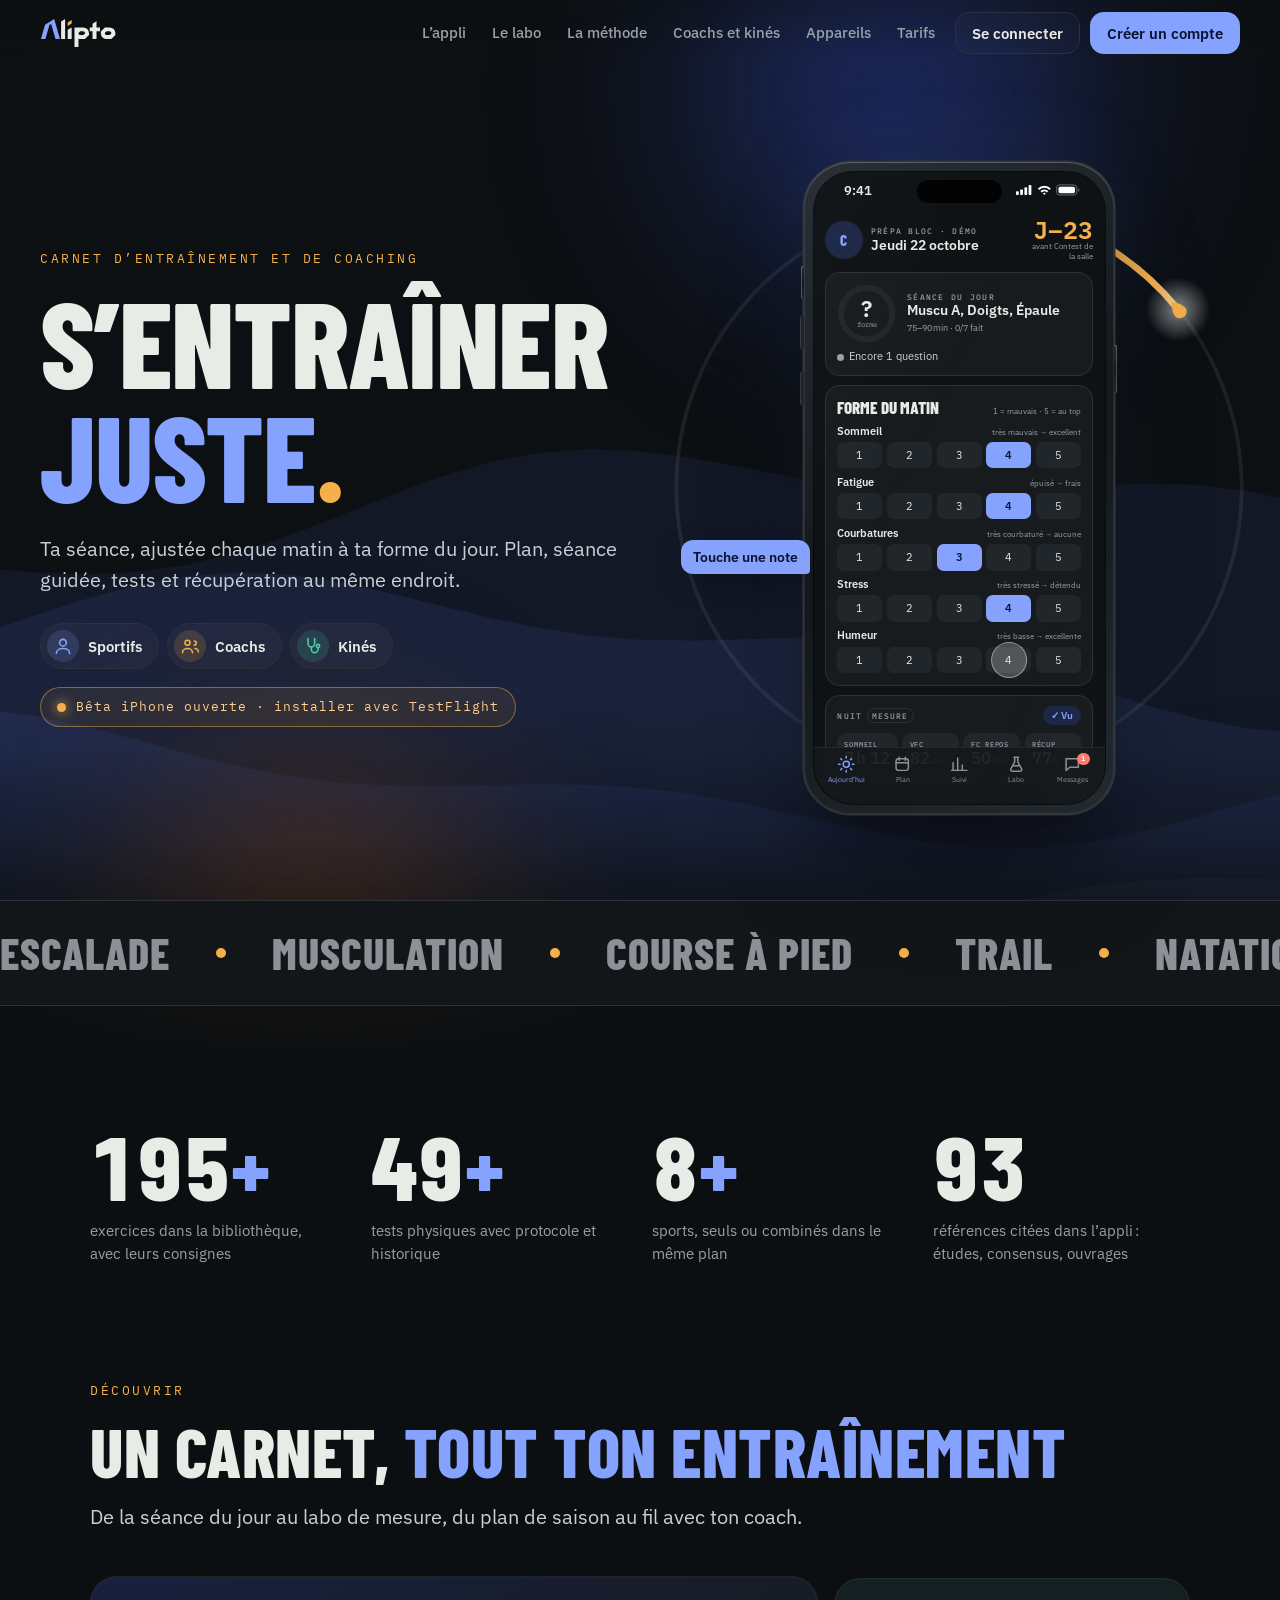
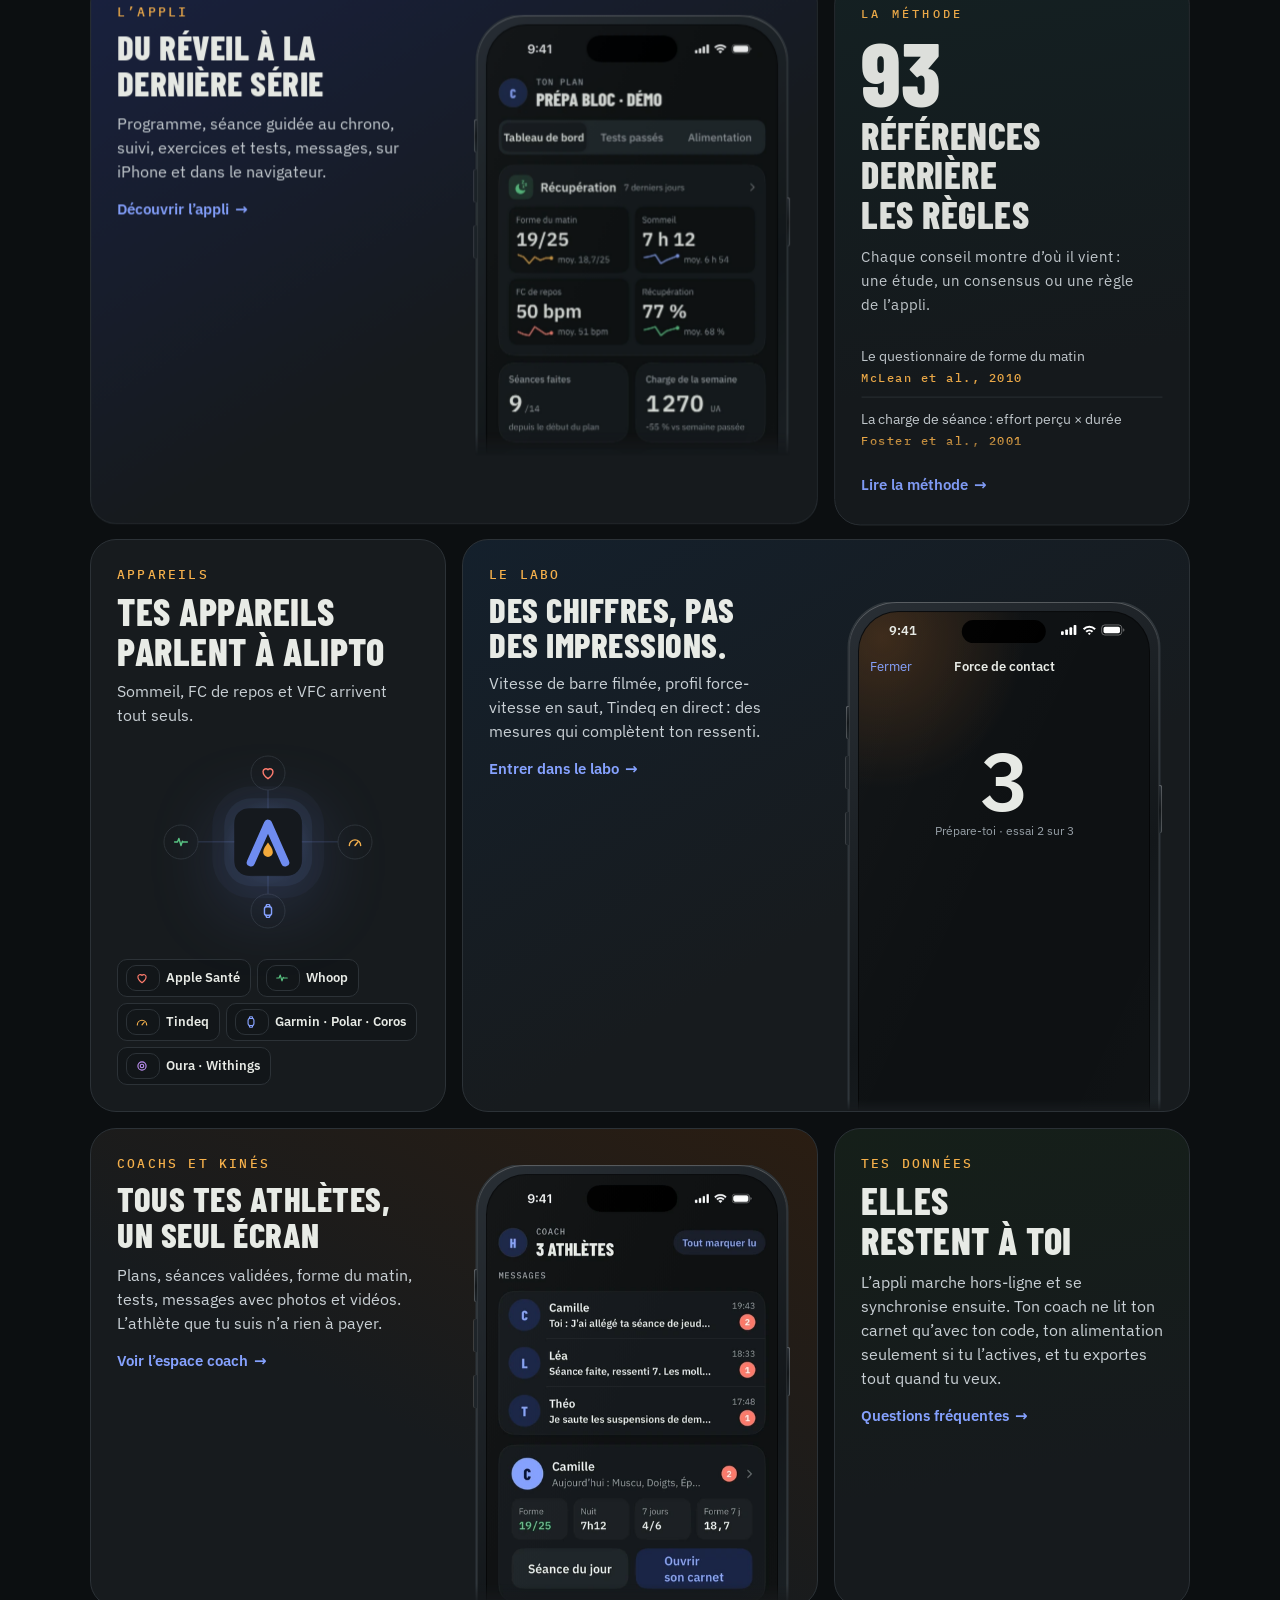
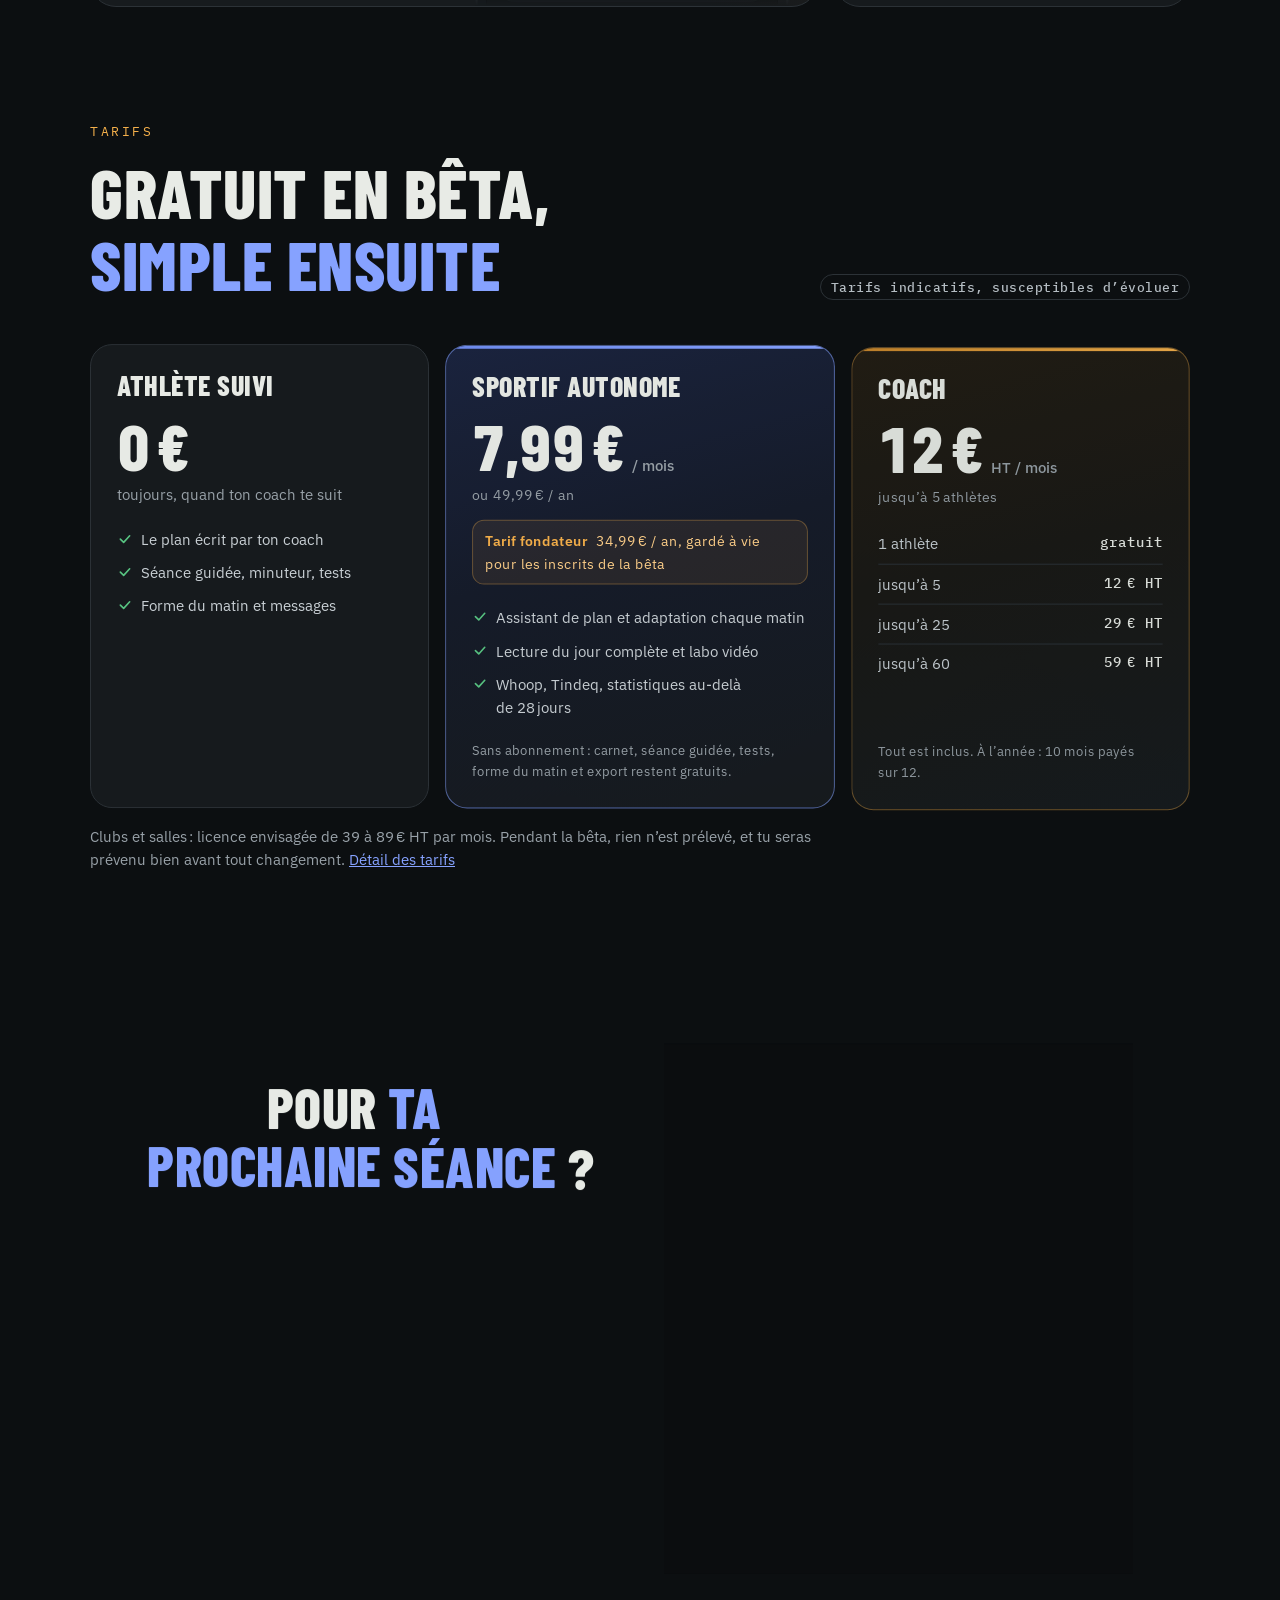
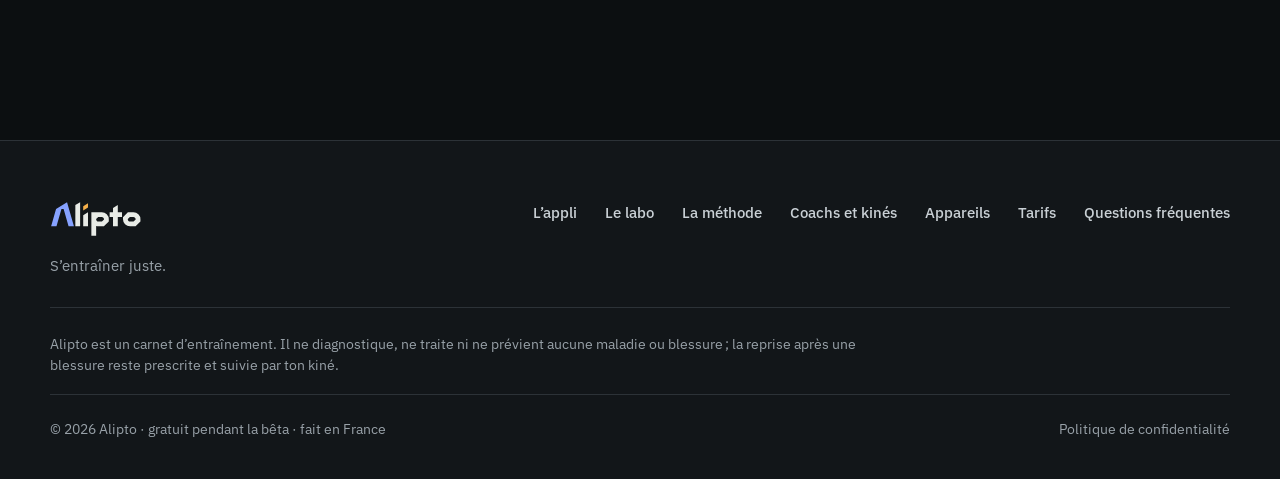
==== commit 059c136e: "Publication 8ca5867" ====
--- a/index.html
+++ b/index.html
@@ -4,33 +4,34 @@
 <meta charset="utf-8">
 <meta name="viewport" content="width=device-width, initial-scale=1, viewport-fit=cover">
 <title>Alipto · carnet d’entraînement ajusté à ta forme du jour</title>
-<meta name="description" content="Alipto ajuste chaque jour ta séance à ta forme et te dit pourquoi : plan, séance guidée, tests et coach au même endroit. Gratuit pendant la bêta.">
+<meta name="description" content="Alipto ajuste ta séance à ta forme du jour et te dit pourquoi : plan, séance guidée, tests et coach au même endroit. Gratuit pendant la bêta.">
 <meta name="theme-color" content="#0f1214">
 <meta property="og:title" content="Alipto · carnet d’entraînement ajusté à ta forme du jour">
-<meta property="og:description" content="Alipto ajuste chaque jour ta séance à ta forme et te dit pourquoi : plan, séance guidée, tests et coach au même endroit. Gratuit pendant la bêta.">
+<meta property="og:description" content="Alipto ajuste ta séance à ta forme du jour et te dit pourquoi : plan, séance guidée, tests et coach au même endroit. Gratuit pendant la bêta.">
 <meta property="og:image" content="https://alipto.app/media/og-accueil.jpg">
 <meta property="og:image:width" content="1200">
 <meta property="og:image:height" content="630">
-<meta property="og:image:alt" content="Alipto : s’entraîner juste">
+<meta property="og:image:alt" content="Alipto, « S’entraîner juste. » : l’écran Aujourd’hui sur un iPhone">
 <meta property="og:url" content="https://alipto.app/">
 <meta property="og:type" content="website">
 <meta property="og:site_name" content="Alipto">
 <meta property="og:locale" content="fr_FR">
 <meta name="twitter:card" content="summary_large_image">
 <meta name="twitter:title" content="Alipto · carnet d’entraînement ajusté à ta forme du jour">
-<meta name="twitter:description" content="Alipto ajuste chaque jour ta séance à ta forme et te dit pourquoi : plan, séance guidée, tests et coach au même endroit. Gratuit pendant la bêta.">
+<meta name="twitter:description" content="Alipto ajuste ta séance à ta forme du jour et te dit pourquoi : plan, séance guidée, tests et coach au même endroit. Gratuit pendant la bêta.">
 <meta name="twitter:image" content="https://alipto.app/media/og-accueil.jpg">
+<meta name="twitter:image:alt" content="Alipto, « S’entraîner juste. » : l’écran Aujourd’hui sur un iPhone">
 <link rel="canonical" href="https://alipto.app/">
 <link rel="icon" href="/favicon.svg" type="image/svg+xml">
 <link rel="apple-touch-icon" href="/apple-touch-icon.png">
 <link rel="preload" href="/fonts/barlow-condensed-latin-800-normal.woff2" as="font" type="font/woff2" crossorigin>
 <link rel="stylesheet" href="/style.css">
-<script type="application/ld+json">{"@context": "https://schema.org", "@type": "SoftwareApplication", "name": "Alipto", "url": "https://alipto.app/", "applicationCategory": "SportsApplication", "operatingSystem": "iOS, Web", "inLanguage": "fr", "description": "Carnet d’entraînement et de coaching qui ajuste chaque jour la séance à la forme du sportif.", "offers": {"@type": "Offer", "price": "0", "priceCurrency": "EUR", "description": "Gratuit pendant la bêta"}}</script>
+<script type="application/ld+json">{"@context":"https://schema.org","@graph":[{"@type":"Organization","@id":"https://alipto.app/#organisation","name":"Alipto","url":"https://alipto.app/","logo":"https://alipto.app/apple-touch-icon.png"},{"@type":"WebSite","@id":"https://alipto.app/#site","url":"https://alipto.app/","name":"Alipto","inLanguage":"fr","publisher":{"@id":"https://alipto.app/#organisation"}},{"@type":"SoftwareApplication","@id":"https://alipto.app/#appli","name":"Alipto","url":"https://alipto.app/","applicationCategory":"SportsApplication","operatingSystem":"iOS, Web","inLanguage":"fr","description":"Carnet d’entraînement et de coaching qui ajuste chaque jour la séance à la forme du sportif.","featureList":["Plan d’entraînement construit pour toi","Forme du matin et adaptation de la séance","Séance guidée avec minuteurs","Vitesse de barre filmée (VBT) et tests de force","Espace coach et messagerie"],"publisher":{"@id":"https://alipto.app/#organisation"},"offers":{"@type":"Offer","price":"0","priceCurrency":"EUR","description":"Gratuit pendant la bêta"}}]}</script>
 </head>
 <body class="pg-accueil">
 <a class="skip" href="#contenu">Aller au contenu</a>
 <header class="top" id="top">
-  <a class="brand" href="/" aria-label="Alipto, accueil"><svg class="wmk" viewBox="-24 -4 426 108" aria-label="Alipto" role="img"><g transform="skewX(-12)"><path d="M0 100 L26 0 H50 L76 100 H54 L38 34 L22 100 Z" fill="#6f8cf0"/><path d="M86 0 H108 V80 H140 L134 100 H86 Z M150 0 H172 V100 H150 Z M184 0 H226 Q252 0 252 30 Q252 60 226 60 H206 V100 H184 Z M206 18 V42 H222 Q230 42 230 30 Q230 18 222 18 Z M260 0 H322 L318 20 H302 V100 H280 V20 H260 Z M362 0 Q398 0 398 50 Q398 100 362 100 Q326 100 326 50 Q326 0 362 0 Z M362 20 Q348 20 348 50 Q348 80 362 80 Q376 80 376 50 Q376 20 362 20 Z" fill="currentColor" fill-rule="evenodd"/></g><path transform="translate(21.6 81) scale(.17)" d="M0 -46 C 14 -26 30 -6 30 14 A 30 30 0 1 1 -30 14 C -30 -6 -14 -26 0 -46 Z" fill="#f2a93b"/></svg></a>
+  <a class="brand" href="/" aria-label="Alipto, accueil"><svg class="wmk" viewBox="-0.7 10 325.6 128" aria-label="Alipto" role="img"><path fill="currentColor" d="M183.4 50Q193.8 50 201.1 57.3Q208.4 64.6 208.4 75L208.4 82.6L191 100L171.4 100Q167.1 100 163.4 98.8L163.4 134L146.4 134L146.4 50L163.4 50L163.4 50.4L163.8 50ZM295.9 50Q306.3 50 313.6 57.3Q320.9 64.6 320.9 75L320.9 82.6L303.5 100L283.9 100Q273.5 100 266.2 92.7Q258.9 85.4 258.9 75L258.9 67.4L276.3 50ZM223.4 34.6L240.4 24L240.4 50L255.4 50L255.4 67L240.4 67L240.4 100L223.4 100L223.4 67L211.4 67L211.4 50L223.4 50ZM89.4 24.6L106.4 14L106.4 100L89.4 100ZM117.4 60.6L134.4 50L134.4 100L117.4 100ZM170.8 67L163.4 74.4L163.4 75Q163.4 78.3 165.7 80.7Q168.1 83 171.4 83L184 83L191.4 75.6L191.4 75Q191.4 71.7 189.1 69.3Q186.7 67 183.4 67ZM283.3 67L275.9 74.4L275.9 75Q275.9 78.3 278.2 80.7Q280.6 83 283.9 83L296.5 83L303.9 75.6L303.9 75Q303.9 71.7 301.6 69.3Q299.2 67 295.9 67Z"/><path fill="#86a2ff" d="M65.3 100L47.7 38L40 38L22.4 100L3.3 100L20.8 38.4L59.9 14L84.4 100Z"/><path fill="#f5b04b" d="M117.4 44L134.4 33.4L134.4 18.4L117.4 29Z"/></svg></a>
   <nav class="links" id="menu" aria-label="Pages">
     <a href="/appli/">L’appli</a><a href="/labo/">Le labo</a><a href="/methode/">La méthode</a><a href="/coachs/">Coachs et kinés</a><a href="/compatibilite/">Appareils</a><a href="/tarifs/">Tarifs</a>
     <a class="m-only" data-app href="/app/">Se connecter</a>
@@ -143,10 +144,9 @@
   </section>
 
   <section class="pricing" id="tarifs">
-    <div class="sec-head">
+    <div class="sec-head pr-head">
       <div><p class="eyebrow">Tarifs</p><h2 class="acc">Gratuit en bêta, <em>simple ensuite</em></h2></div>
-      <div><p class="lead">Aujourd’hui tout est gratuit, toutes les fonctions comprises, sans carte bancaire. Voici ce qui est envisagé pour la sortie de bêta, avec un principe : l’athlète suivi par un coach ne paie jamais.</p>
-      <p class="prop"><span class="ex">Tarifs indicatifs, susceptibles d’évoluer</span></p></div>
+      <p class="prop"><span class="ex">Tarifs indicatifs, susceptibles d’évoluer</span></p>
     </div>
     <div class="pr-grid">
       <article class="pr-card"><h3 class="acc">Athlète suivi</h3><p class="pr-n">0 €</p><p class="pr-s">toujours, quand ton coach te suit</p>
@@ -183,7 +183,7 @@
         <label>Prénom<input name="name" autocomplete="given-name" required maxlength="60" placeholder="Ton prénom"></label>
         <label>E-mail<input name="email" type="email" autocomplete="email" required placeholder="toi@exemple.fr"></label>
         <label>Mot de passe<input name="password" type="password" autocomplete="new-password" required minlength="8" placeholder="8 caractères minimum"></label>
-        <label class="chk"><input type="checkbox" name="ok" required> <span>J’accepte la <a data-privacy href="/confidentialite.html">politique de confidentialité</a>.</span></label>
+        <label class="chk"><input type="checkbox" name="ok" required> <span>J’accepte la <a href="/confidentialite.html">politique de confidentialité</a>.</span></label>
         <button class="btn primary big" type="submit">Créer mon compte</button>
         <p class="msg" role="status" aria-live="polite"></p>
         <p class="tiny">Déjà inscrit ? <a data-app href="/app/">Se connecter</a></p>
@@ -195,20 +195,11 @@
 <footer class="foot">
   <div class="ft">
     <div class="ft-top">
-      <div><a class="ft-brand" href="/" aria-label="Alipto, accueil"><svg class="wmk" viewBox="-24 -4 426 108" aria-label="Alipto" role="img"><g transform="skewX(-12)"><path d="M0 100 L26 0 H50 L76 100 H54 L38 34 L22 100 Z" fill="#6f8cf0"/><path d="M86 0 H108 V80 H140 L134 100 H86 Z M150 0 H172 V100 H150 Z M184 0 H226 Q252 0 252 30 Q252 60 226 60 H206 V100 H184 Z M206 18 V42 H222 Q230 42 230 30 Q230 18 222 18 Z M260 0 H322 L318 20 H302 V100 H280 V20 H260 Z M362 0 Q398 0 398 50 Q398 100 362 100 Q326 100 326 50 Q326 0 362 0 Z M362 20 Q348 20 348 50 Q348 80 362 80 Q376 80 376 50 Q376 20 362 20 Z" fill="currentColor" fill-rule="evenodd"/></g><path transform="translate(21.6 81) scale(.17)" d="M0 -46 C 14 -26 30 -6 30 14 A 30 30 0 1 1 -30 14 C -30 -6 -14 -26 0 -46 Z" fill="#f2a93b"/></svg></a><p>S’entraîner juste. Ton plan, ta forme, tes tests et ton coach au même endroit.</p></div>
-      <div class="stores">
-        <a class="store" href="https://testflight.apple.com/join/wXvy2Kus" rel="noopener"><svg viewBox="0 0 24 24" aria-hidden="true"><rect x="7" y="2" width="10" height="20" rx="3"/><path d="M11 18h2"/></svg><span>Sur iPhone · bêta<b>TestFlight</b></span></a>
-        <a class="store" data-app href="/app/"><svg viewBox="0 0 24 24" aria-hidden="true"><rect x="3" y="4" width="18" height="12" rx="2"/><path d="M8 20h8M12 16v4"/></svg><span>Sur ordinateur<b>alipto.app</b></span></a>
-      </div>
-    </div>
-    <div class="ft-cols">
-      <nav aria-label="L’appli"><p class="fh">L’appli</p><a href="/appli/#journee">Une journée avec Alipto</a><a href="/appli/#h-18h30">Séances et minuteur</a><a href="/appli/#h-19h30">Suivi</a><a href="/labo/#tests">Exercices et tests</a><a href="/appli/#h-20h15">Messages</a><a href="/compatibilite/">Appareils</a></nav>
-      <nav aria-label="Le labo"><p class="fh">Le labo</p><a href="/labo/#vbt">Vitesse de barre (VBT)</a><a href="/labo/#saut">Force-vitesse en saut</a><a href="/labo/#tindeq">Tindeq</a><a href="/labo/#tests">Tests</a></nav>
-      <nav aria-label="Pour qui"><p class="fh">Pour qui</p><a href="/appli/">Sportifs</a><a href="/coachs/">Coachs</a><a href="/coachs/#kines">Kinés et reprise</a><a href="/appli/#sports">Tous les sports</a></nav>
-      <nav aria-label="Alipto"><p class="fh">Alipto</p><a href="/methode/">La méthode</a><a href="/methode/#sources">Les sources</a><a href="/tarifs/">Tarifs</a><a href="/tarifs/#faq">Questions fréquentes</a><a data-privacy href="/confidentialite.html">Confidentialité</a></nav>
-    </div>
-    <p class="ft-legal">Alipto est un carnet d’entraînement. Il ne diagnostique, ne traite ni ne prévient aucune maladie ou blessure ; la rééducation reste prescrite et suivie par ton kiné.</p>
-    <div class="ft-bot"><span>© 2026 Alipto · gratuit pendant la bêta</span><span>Fait en France · sources citées dans l’appli</span></div>
+      <div class="ft-id"><a class="ft-brand" href="/" aria-label="Alipto, accueil"><svg class="wmk" viewBox="-0.7 10 325.6 128" aria-label="Alipto" role="img"><path fill="currentColor" d="M183.4 50Q193.8 50 201.1 57.3Q208.4 64.6 208.4 75L208.4 82.6L191 100L171.4 100Q167.1 100 163.4 98.8L163.4 134L146.4 134L146.4 50L163.4 50L163.4 50.4L163.8 50ZM295.9 50Q306.3 50 313.6 57.3Q320.9 64.6 320.9 75L320.9 82.6L303.5 100L283.9 100Q273.5 100 266.2 92.7Q258.9 85.4 258.9 75L258.9 67.4L276.3 50ZM223.4 34.6L240.4 24L240.4 50L255.4 50L255.4 67L240.4 67L240.4 100L223.4 100L223.4 67L211.4 67L211.4 50L223.4 50ZM89.4 24.6L106.4 14L106.4 100L89.4 100ZM117.4 60.6L134.4 50L134.4 100L117.4 100ZM170.8 67L163.4 74.4L163.4 75Q163.4 78.3 165.7 80.7Q168.1 83 171.4 83L184 83L191.4 75.6L191.4 75Q191.4 71.7 189.1 69.3Q186.7 67 183.4 67ZM283.3 67L275.9 74.4L275.9 75Q275.9 78.3 278.2 80.7Q280.6 83 283.9 83L296.5 83L303.9 75.6L303.9 75Q303.9 71.7 301.6 69.3Q299.2 67 295.9 67Z"/><path fill="#86a2ff" d="M65.3 100L47.7 38L40 38L22.4 100L3.3 100L20.8 38.4L59.9 14L84.4 100Z"/><path fill="#f5b04b" d="M117.4 44L134.4 33.4L134.4 18.4L117.4 29Z"/></svg></a><p>S’entraîner juste.</p></div>
+      <nav class="ft-nav" aria-label="Pied de page"><a href="/appli/">L’appli</a><a href="/labo/">Le labo</a><a href="/methode/">La méthode</a><a href="/coachs/">Coachs et kinés</a><a href="/compatibilite/">Appareils</a><a href="/tarifs/">Tarifs</a><a href="/tarifs/#faq">Questions fréquentes</a></nav>
+    </div>
+    <p class="ft-legal">Alipto est un carnet d’entraînement. Il ne diagnostique, ne traite ni ne prévient aucune maladie ou blessure ; la reprise après une blessure reste prescrite et suivie par ton kiné.</p>
+    <div class="ft-bot"><span>© 2026 Alipto · gratuit pendant la bêta · fait en France</span><a href="/confidentialite.html">Politique de confidentialité</a></div>
   </div>
 </footer>
 
--- a/style.css
+++ b/style.css
@@ -200,9 +200,6 @@
 /* pied */
 .foot{border-top:1px solid var(--rule);padding:30px var(--pad) calc(30px + env(safe-area-inset-bottom));display:flex;flex-wrap:wrap;align-items:center;gap:14px 28px;color:var(--muted);font-size:14.5px}
 .foot .brand{font-size:21px;color:var(--ink)}
-.foot nav{margin-left:auto;display:flex;gap:20px}
-.foot nav a{text-decoration:none}
-.foot nav a:hover{color:var(--ink)}
 
 /* apparition au défilement */
 .reveal{opacity:0;transform:translateY(28px);transition:opacity .8s ease,transform .8s cubic-bezier(.2,.8,.2,1)}
@@ -248,9 +245,6 @@
 /* compatibilité */
 .compat{max-width:var(--max);margin:0 auto;padding:80px var(--pad);display:grid;grid-template-columns:1fr 1.1fr;gap:40px;align-items:center}
 .compat .lead{margin-top:18px}.compat .lead b{color:var(--ink)}
-.stores{display:flex;gap:12px;margin-top:26px;flex-wrap:wrap}
-.store{display:flex;align-items:center;gap:10px;background:#000;border:1px solid #3a4148;border-radius:12px;padding:8px 16px;font-size:12px;line-height:1.2;text-decoration:none}
-.store b{display:block;font-size:17px}.store svg{width:22px;height:22px;fill:none;stroke:#fff;stroke-width:1.8;stroke-linecap:round}
 .hub{position:relative;width:100%;max-width:560px;aspect-ratio:560/400;justify-self:center}
 .hub .hl{position:absolute;inset:0;width:100%;height:100%}
 .hub .hl line{stroke:var(--accent);stroke-opacity:.3;stroke-width:1.5}.hub .hl line.soon{stroke-dasharray:4 5}
@@ -280,23 +274,24 @@
 /* pied de page */
 .foot{display:block!important;border-top:1px solid var(--rule);padding:56px var(--pad) calc(28px + env(safe-area-inset-bottom));background:var(--bg2);color:var(--muted);font-size:15px}
 .ft{max-width:var(--max);margin:0 auto}
-.ft-top{display:flex;flex-wrap:wrap;align-items:center;justify-content:space-between;gap:20px;padding-bottom:34px;border-bottom:1px solid var(--rule)}
-.ft-brand{display:flex;align-items:center;gap:12px;color:var(--ink);text-decoration:none}.ft-brand span{font:800 24px BC,sans-serif;letter-spacing:.5px}
-.ft-brand + p{margin:6px 0 0;font-size:14.5px}
-.ft-cols{display:grid;grid-template-columns:repeat(4,minmax(0,1fr));gap:28px;padding:34px 0}
-.ft-cols .fh{font:600 13px PM,monospace;letter-spacing:2px;text-transform:uppercase;color:var(--ink);margin:0 0 14px}
-.ft-cols a{display:block;text-decoration:none;color:var(--muted);padding:4px 0}.ft-cols a:hover{color:var(--ink)}
-.ft-bot{display:flex;flex-wrap:wrap;justify-content:space-between;gap:10px;border-top:1px solid var(--rule);padding-top:22px;font-size:13.5px}
-@media (max-width:760px){.ft-cols{grid-template-columns:1fr 1fr}}
+.ft-top{display:flex;flex-wrap:wrap;align-items:flex-start;justify-content:space-between;gap:24px 56px;padding-bottom:30px;border-bottom:1px solid var(--rule)}
+.ft-brand{display:inline-flex;padding-block:4px;color:var(--ink);text-decoration:none}
+.ft-id p{margin:12px 0 0;font-size:14.5px}
+/* pied de page : une seule ligne de liens, les pages du menu (plus de colonnes d'ancres) */
+.ft-nav{display:flex;flex-wrap:wrap;justify-content:flex-end;gap:0 28px;margin-top:-6px}
+.ft-nav a{display:inline-flex;align-items:center;min-height:44px;text-decoration:none;color:var(--ink2);font-weight:500}
+.ft-nav a:hover{color:var(--ink)}
+.ft-bot{display:flex;flex-wrap:wrap;align-items:center;justify-content:space-between;gap:4px 20px;border-top:1px solid var(--rule);padding-top:12px;font-size:13.5px}
+.ft-bot a{display:inline-flex;align-items:center;min-height:44px;color:var(--muted);text-decoration:none}.ft-bot a:hover{color:var(--ink)}
+@media (max-width:760px){.ft-nav{display:grid;grid-template-columns:1fr 1fr;gap:0 20px;justify-content:start;margin-top:0;width:100%}}
 .bgfx{position:absolute;top:-160px;bottom:-160px;left:50%;width:100vw;transform:translateX(-50%);overflow:hidden;pointer-events:none;z-index:-1;-webkit-mask-image:linear-gradient(180deg,transparent 0,#000 18%,#000 82%,transparent 100%);mask-image:linear-gradient(180deg,transparent 0,#000 18%,#000 82%,transparent 100%)}
 .bgfx .glow{z-index:0}
 .bgfx .g1{right:6%;top:-60px}.bgfx .g2{left:4%;bottom:-120px}.bgfx .g3{right:8%;top:10%}
-.ft-cols nav{display:block!important;margin:0!important}
-.wmk{height:22px;width:auto;color:var(--ink);display:block}.ft-brand .wmk{height:26px}
+.wmk{height:30px;width:auto;color:var(--ink);display:block}.ft-brand .wmk{height:36px}
 
 /* ===== site en plusieurs pages ===== */
 html{scroll-padding-top:84px}
-.brand .wmk{height:24px}
+.brand .wmk{height:30px}
 .links a[aria-current=page]{color:var(--ink)}
 .links a[aria-current=page]::after{content:"";display:block;height:2px;border-radius:2px;background:var(--accent);margin-top:3px}
 .links .m-only{display:none}
@@ -625,7 +620,7 @@
 .num b.eq::after{content:none}
 
 /* pied de page : la destination de l'appli, écrite une fois (audit fond F-32) */
-.ft-legal{font-size:13.5px;color:var(--muted);max-width:60em;padding:0 0 20px}
+.ft-legal{font-size:13.5px;color:var(--muted);max-width:60em;padding:26px 0 18px}
 .or{margin-top:22px;font-size:14.5px;color:var(--muted)}
 .signup .ctas{margin-top:10px}
 
@@ -639,14 +634,13 @@
 /* S-65 : la page ne défile pas sous le menu ouvert */
 @media (max-width:860px){body.menu-open{overflow:hidden}}
 /* S-66 : cibles tactiles */
-.ft-cols a{padding:8px 0}.hint a,.form .tiny a{display:inline-block;padding-block:8px}
+.hint a,.form .tiny a{display:inline-block;padding-block:8px}
 /* S-44 : formulaire sans second cadre, titre sur deux lignes */
 .form{background:rgba(12,15,17,.5);border:0}
 .signup h2{max-width:11em}
 /* S-46 : appareils en grille régulière */
 .bx-cp .chips{display:grid;grid-template-columns:1fr 1fr;gap:8px}.bx-cp .chips span{justify-content:flex-start}
 /* titres des cartes illustratives et du pied de page */
-.ft-cols .fh{font:600 13px PM,monospace;letter-spacing:2px;text-transform:uppercase;color:var(--ink);margin:0 0 14px}
 .nf{display:flex;gap:12px;flex-wrap:wrap;margin-top:28px}
 
 /* hero : texte à gauche ; à droite, l'essai et le vrai écran du réveil côte à côte (le hero s'élargit à 1360 px) */
@@ -686,7 +680,7 @@
 @media (max-width:560px){.hero .ctas{grid-template-columns:1fr;width:100%}.hero-act{align-items:stretch}.big-cta{width:100%}}
 /* Barlow est plus large que Big Shoulders : titres de section un cran plus petits, colonne du titre plus large (2 lignes max) */
 h2{font-size:clamp(38px,5.4vw,74px)}
-.sec-head{grid-template-columns:1.4fr .6fr}
+@media (min-width:901px){.sec-head{grid-template-columns:1.4fr .6fr}}
 .signup h2{max-width:none;font-size:clamp(38px,4.4vw,62px)}
 @media (max-width:560px){.bx-cp .chips{grid-template-columns:1fr}}
 /* « Chaque matin » sur mobile : on voit le bord de l'écran suivant, et une consigne */
@@ -1299,3 +1293,17 @@
 .tm-w{margin:.45em 0 .85em}
 /* le minuteur de l'appli n'affiche pas le chrono de séance (capture CI du 2026-10-23) : la place reste, le chiffre est masqué */
 .tm-clock{visibility:hidden}
+/* tarifs : la mention « indicatifs » à droite, sur la ligne du titre (plus de paragraphe d'introduction) */
+.pr-head .prop{justify-self:end;margin:0}.pr-head .ex{margin:0;white-space:nowrap}
+@media (max-width:900px){.pr-head .prop{justify-self:start}.pr-head .ex{white-space:normal}}
+/* politique de confidentialité : texte de public/confidentialite.html dans une colonne de lecture */
+.legal{max-width:calc(760px + 2 * var(--pad));margin:0 auto;padding:12px var(--pad) var(--gap);color:var(--ink2)}
+.legal h2{font-size:clamp(26px,3vw,34px);line-height:1;color:var(--ink);margin:48px 0 14px}
+.legal p,.legal li{margin:0 0 12px}
+.legal ul{padding-left:0;list-style:none;margin:0 0 12px}
+.legal li{position:relative;padding-left:22px}
+.legal li::before{content:"";position:absolute;left:0;top:.62em;width:8px;height:8px;border-radius:2px;background:var(--accent2)}
+.legal b{color:var(--ink);font-weight:600}
+.legal a{color:var(--accent);text-underline-offset:3px}
+.pg-confidentialite .phero{max-width:calc(760px + 2 * var(--pad));padding-bottom:12px}
+.pg-confidentialite .phero h1{font-size:clamp(48px,7vw,92px)}
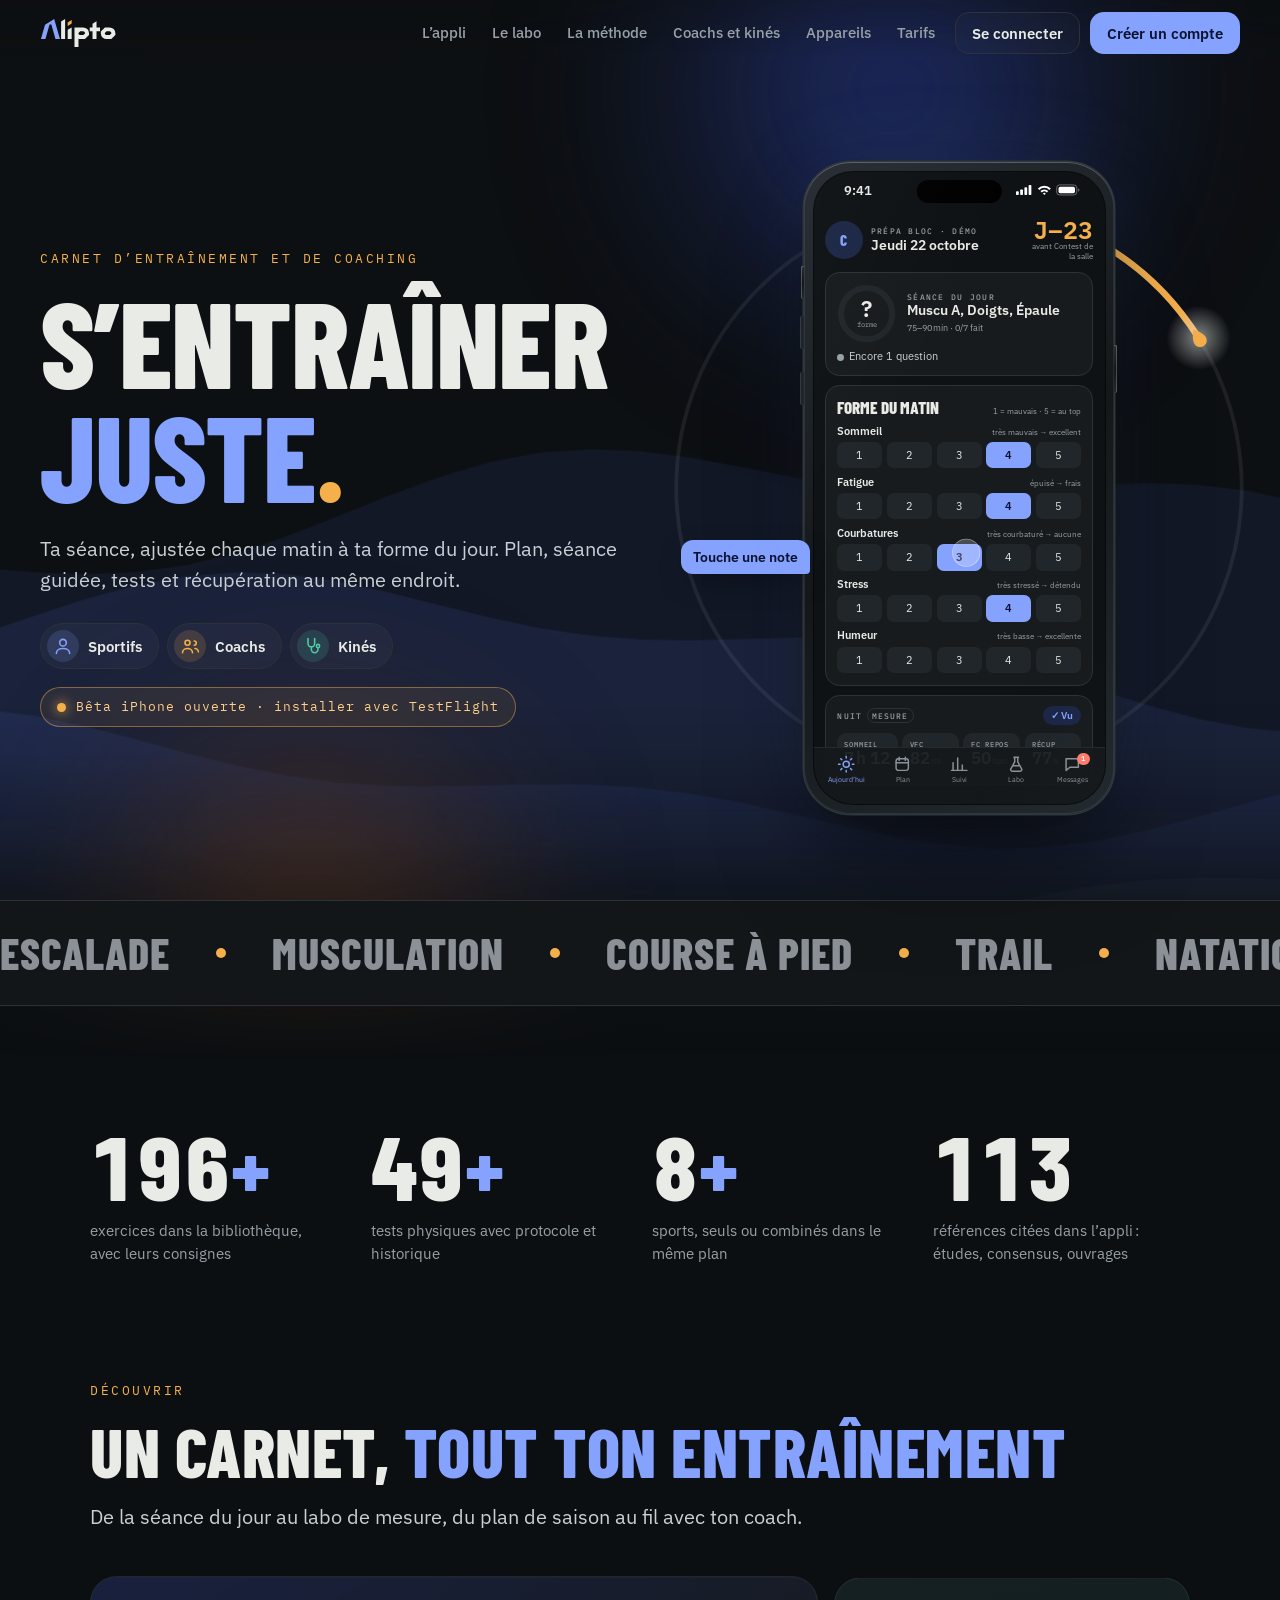
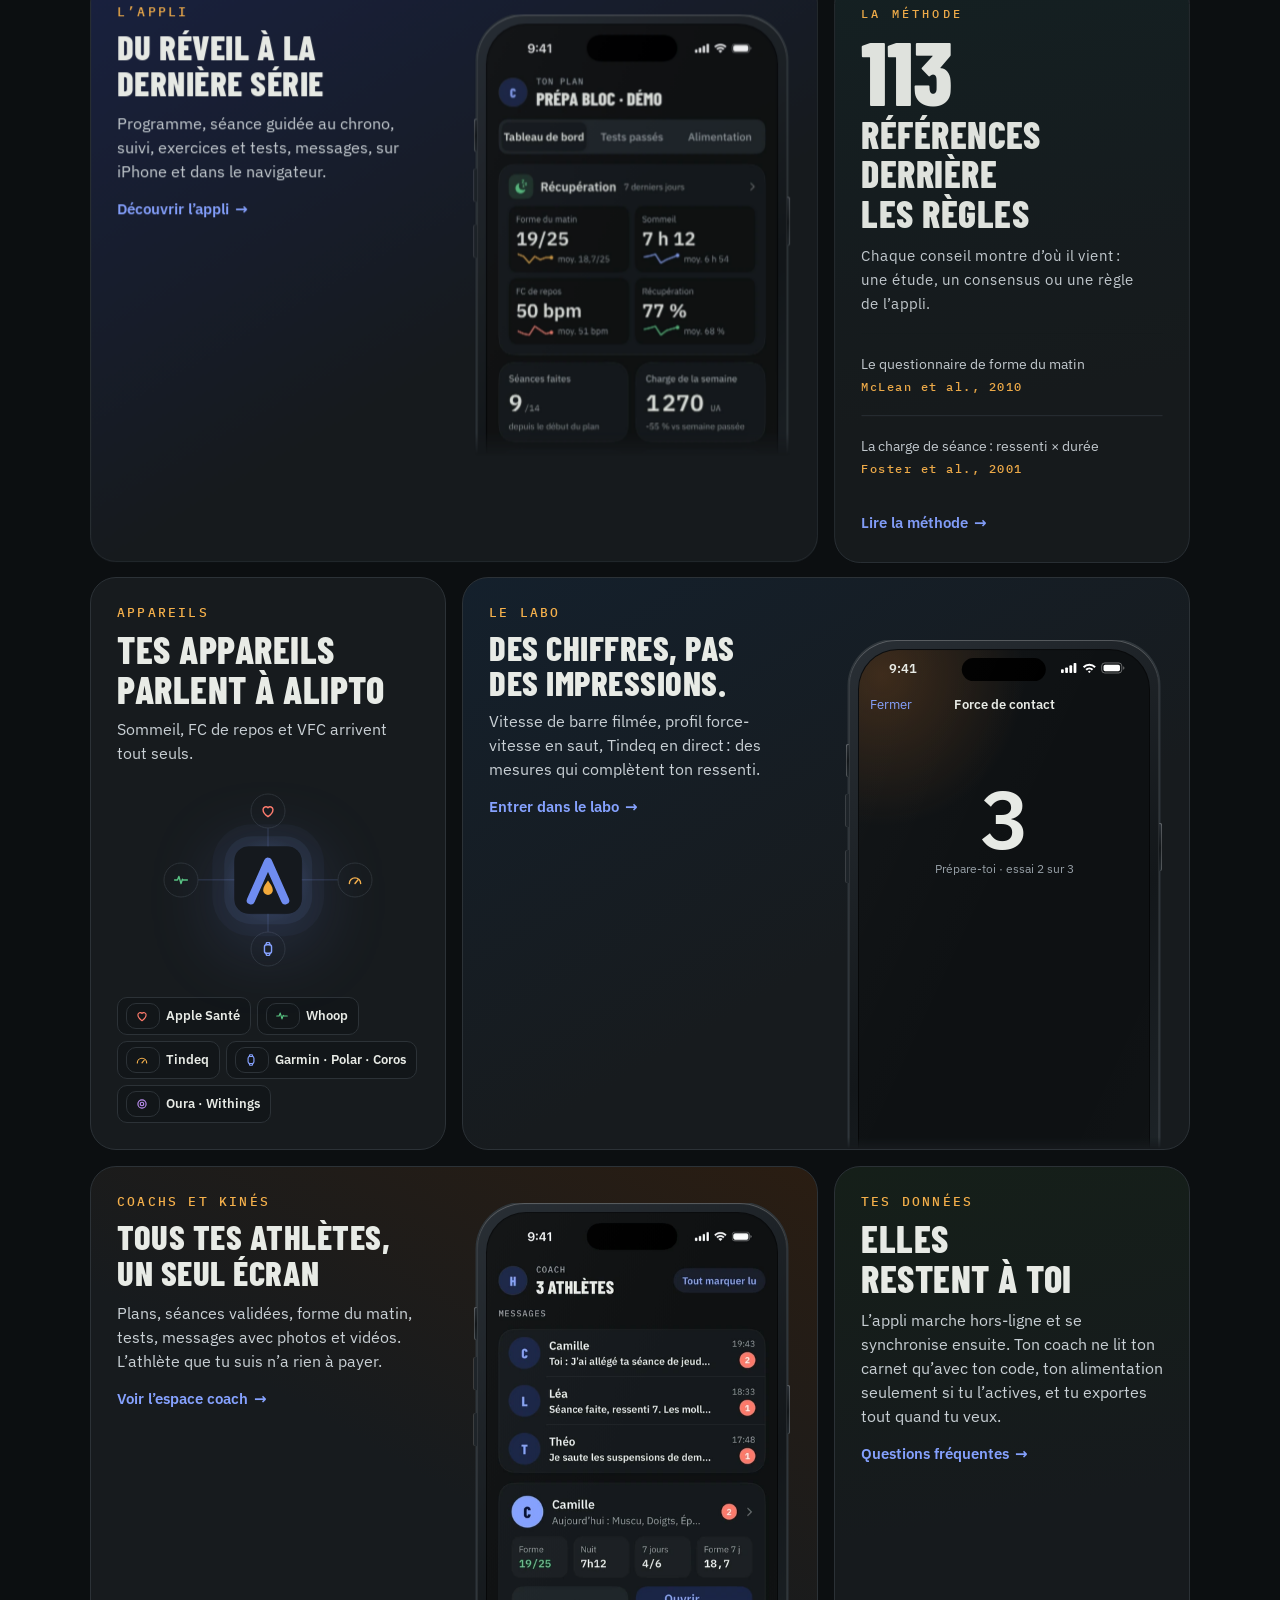
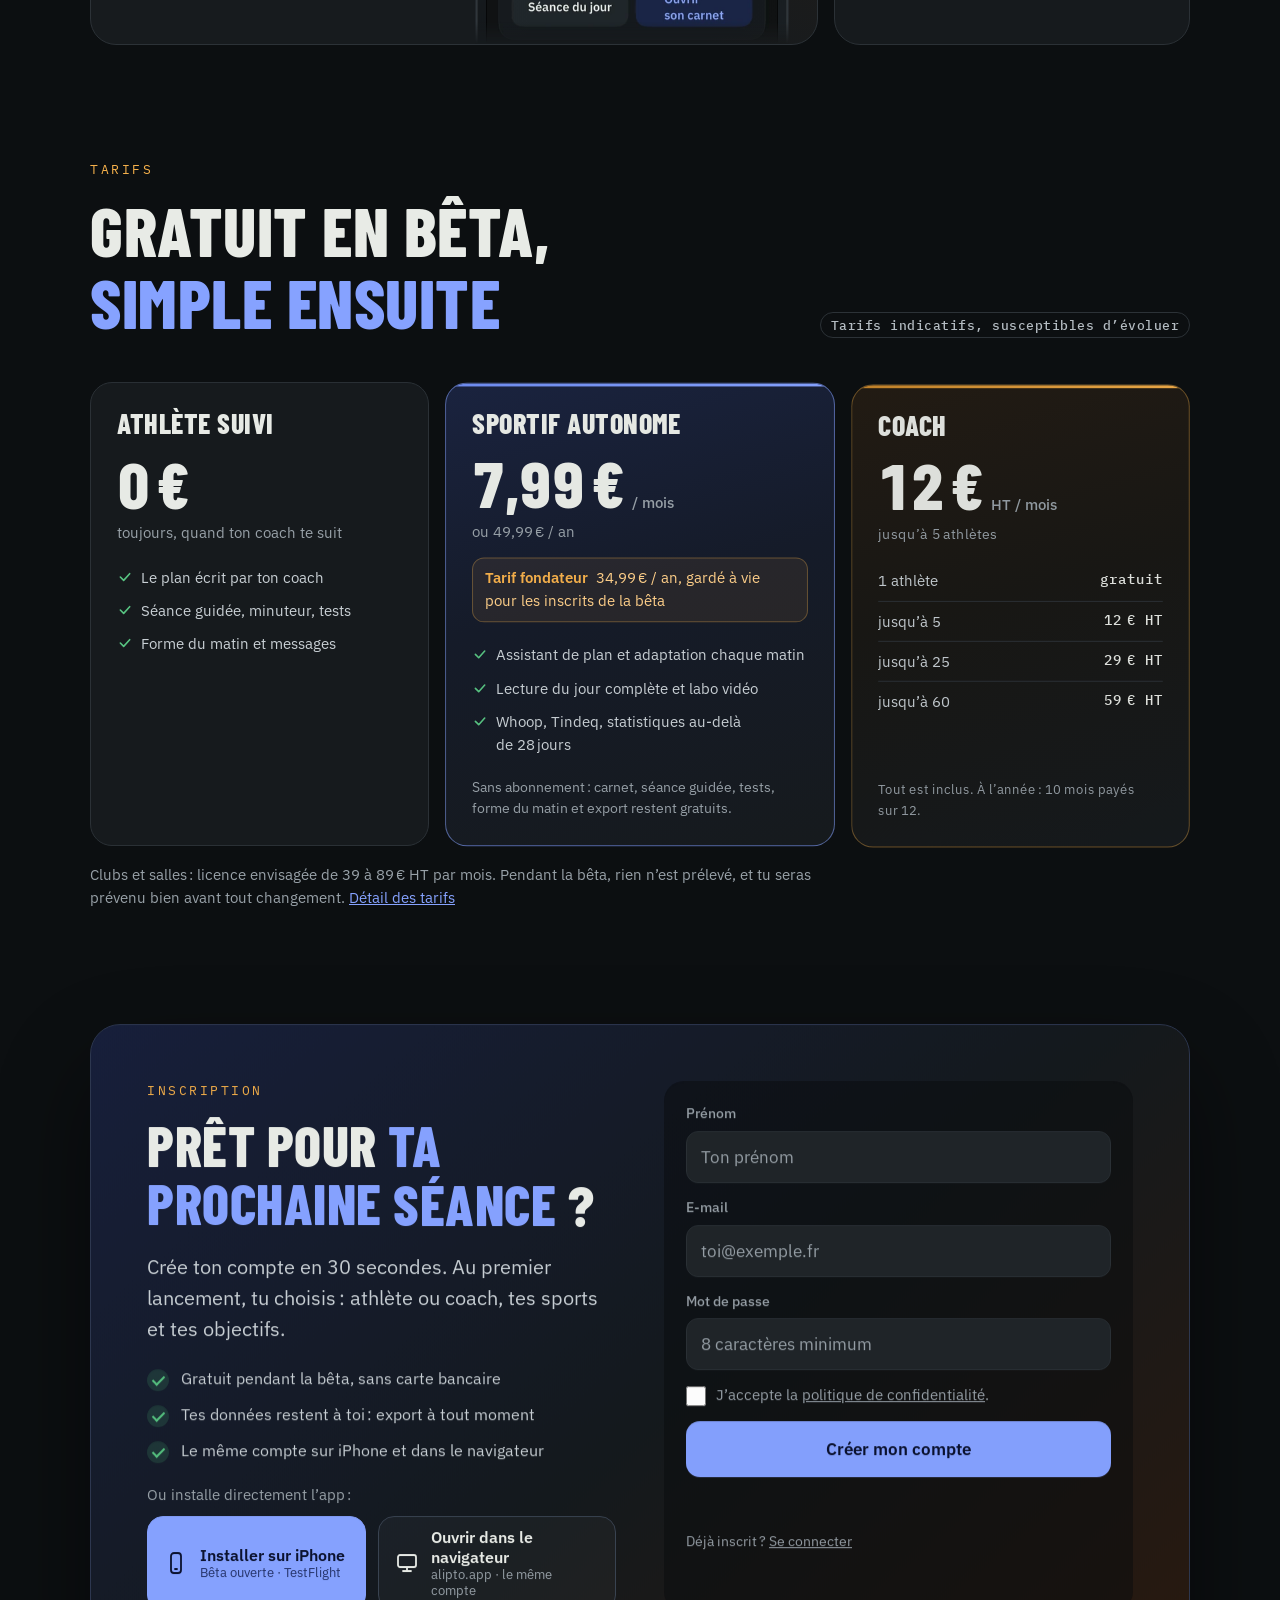
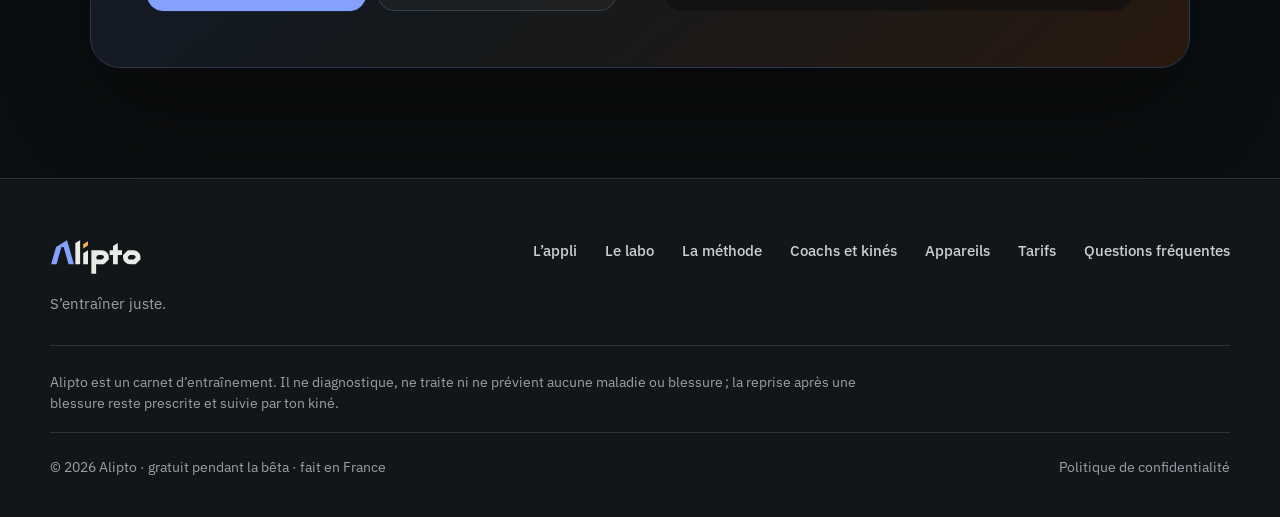
==== commit 8e641758: "Publication 594e966" ====
--- a/index.html
+++ b/index.html
@@ -89,7 +89,7 @@
     <div class="num reveal"><b data-count="200">0</b><span>exercices dans la bibliothèque, avec leurs consignes</span></div>
     <div class="num reveal"><b data-count="50">0</b><span>tests physiques avec protocole et historique</span></div>
     <div class="num reveal"><b data-count="8">0</b><span>sports, seuls ou combinés dans le même plan</span></div>
-    <div class="num reveal"><b data-count="95" class="eq">0</b><span>références citées dans l’appli : études, consensus, ouvrages</span></div>
+    <div class="num reveal"><b data-count="116" class="eq">0</b><span>références citées dans l’appli : études, consensus, ouvrages</span></div>
   </section>
 
   <section class="explore">
@@ -103,8 +103,8 @@
         <div class="bx-phones" style="--cr:1.4209"><div class="cut"><div class="phone" data-zones="[{&quot;x&quot;: 7.5, &quot;y&quot;: 27.8, &quot;w&quot;: 41.5, &quot;h&quot;: 10.6, &quot;n&quot;: &quot;Forme du matin 19/25&quot;, &quot;f&quot;: [1.45, 0.0564, 0.0992]}, {&quot;x&quot;: 51.2, &quot;y&quot;: 52, &quot;w&quot;: 44.6, &quot;h&quot;: 12.2, &quot;n&quot;: &quot;Charge de la semaine 940 UA&quot;, &quot;f&quot;: [1.57, 0.3291, 0.4944]}]"><div class="screen"><img class="scr" src="/img/p-suivi-291-582.webp" srcset="/img/p-suivi-291-291.webp 291w, /img/p-suivi-291-436.webp 436w, /img/p-suivi-291-582.webp 582w, /img/p-suivi-291-873.webp 873w, /img/p-suivi-291-1164.webp 1164w, /img/p-suivi-291-1206.webp 1206w" sizes="(max-width: 900px) min(457px, calc((100vw - 84px) * 1.473)), 457px" alt="Écran Suivi : forme du matin 19 sur 25, récupération, charge de la semaine" loading="lazy" width="291" height="633"><i class="veil" aria-hidden="true"></i><i class="veil" aria-hidden="true"></i></div><i class="glass" aria-hidden="true"></i></div></div></div>
       </a>
       <a class="bx bx-sci reveal" href="/methode/">
-        <div class="bx-txt"><p class="k">La méthode</p><p class="big-n" data-count="95">0</p><h3 class="acc">références derrière les règles</h3><p>Chaque conseil montre d’où il vient : une étude, un consensus ou une règle de l’appli.</p>
-          <div class="src-tick"><ul aria-label="Quelques sources citées dans l’appli"><li><i>Le questionnaire de forme du matin</i><span>McLean et al., 2010</span></li><li><i>La charge de séance : effort perçu × durée</i><span>Foster et al., 2001</span></li><li><i>Lire la VFC sur une moyenne de 7 jours</i><span>Plews et al., 2013</span></li><li><i>La montée en force des doigts du grimpeur</i><span>Levernier et Laffaye, 2019</span></li></ul></div>
+        <div class="bx-txt"><p class="k">La méthode</p><p class="big-n" data-count="116">0</p><h3 class="acc">références derrière les règles</h3><p>Chaque conseil montre d’où il vient : une étude, un consensus ou une règle de l’appli.</p>
+          <div class="src-tick"><ul aria-label="Quelques sources citées dans l’appli"><li><i>Le questionnaire de forme du matin</i><span>McLean et al., 2010</span></li><li><i>La charge de séance : ressenti × durée</i><span>Foster et al., 2001</span></li><li><i>Lire la VFC sur une moyenne de 7 jours</i><span>Plews et al., 2013</span></li><li><i>La montée en force des doigts du grimpeur</i><span>Levernier et Laffaye, 2019</span></li></ul></div>
           <span class="more">Lire la méthode</span></div>
       </a>
       <a class="bx bx-cp reveal" href="/compatibilite/">
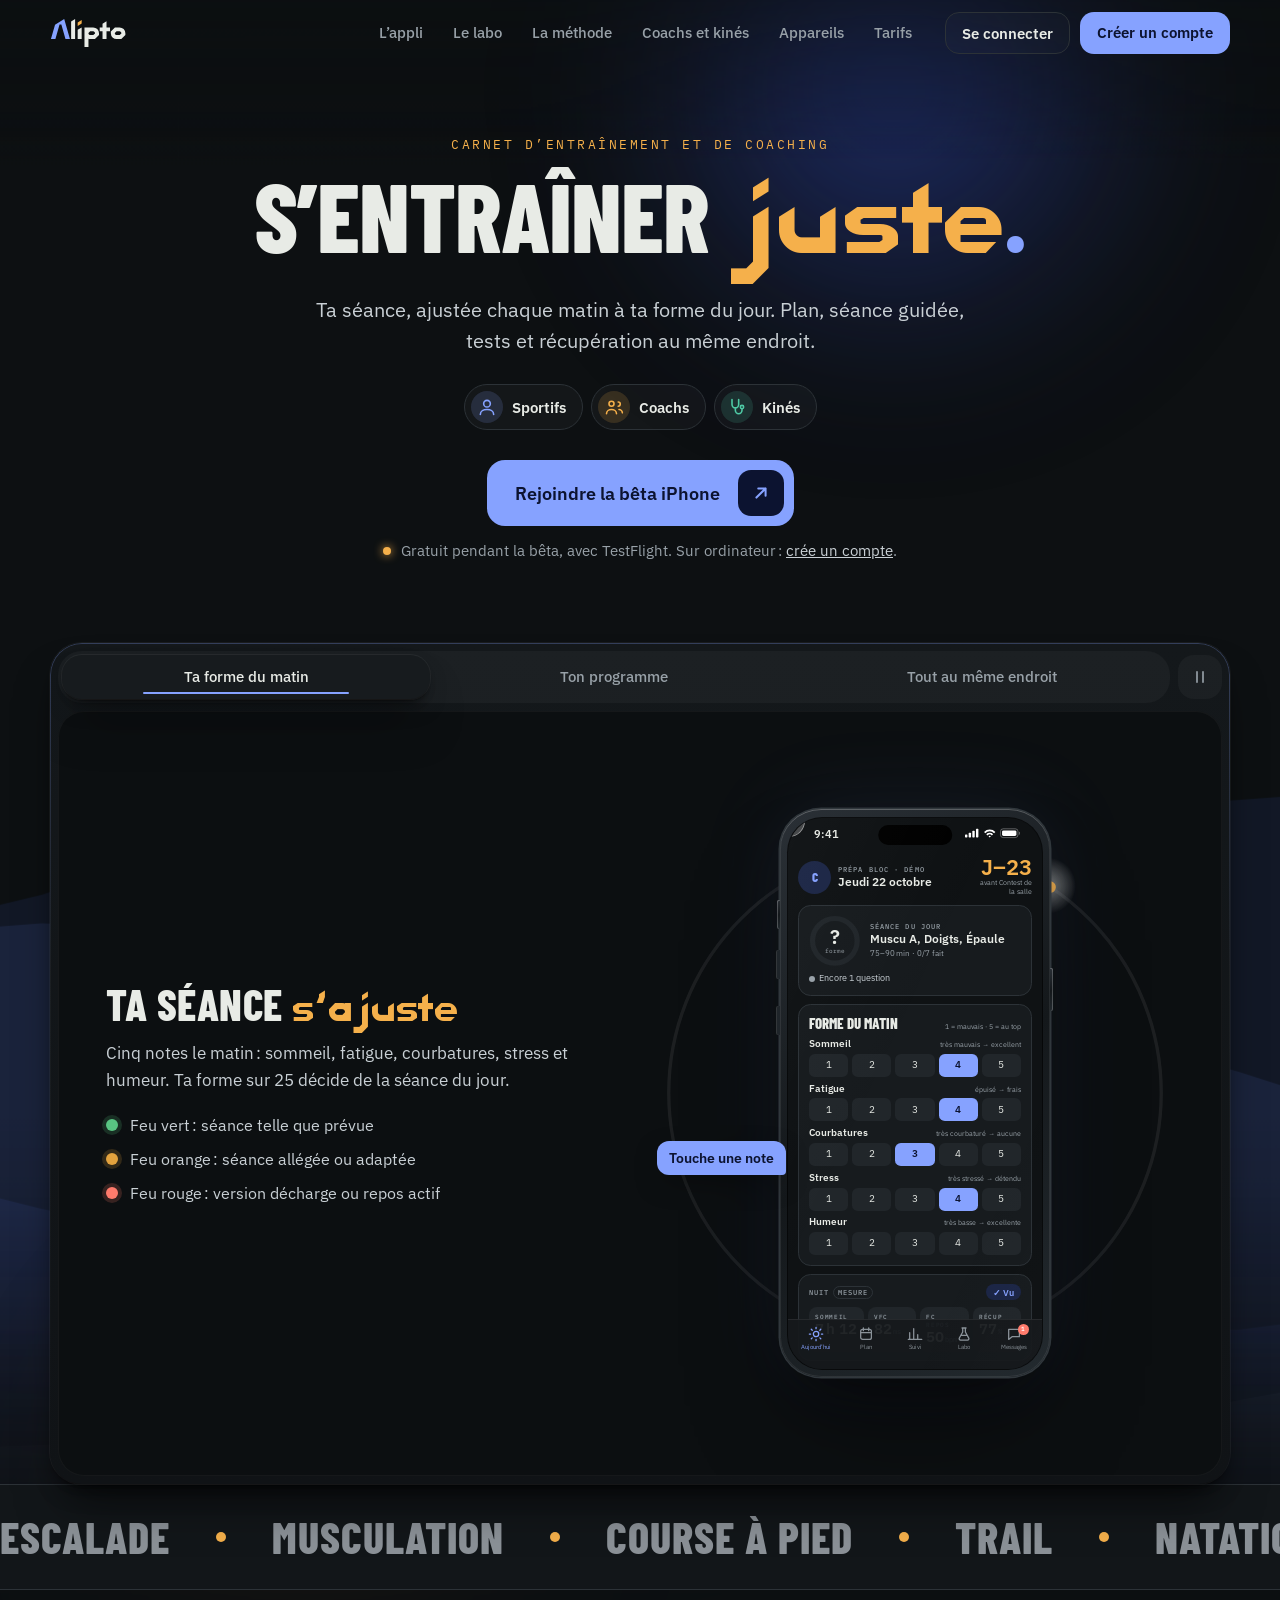
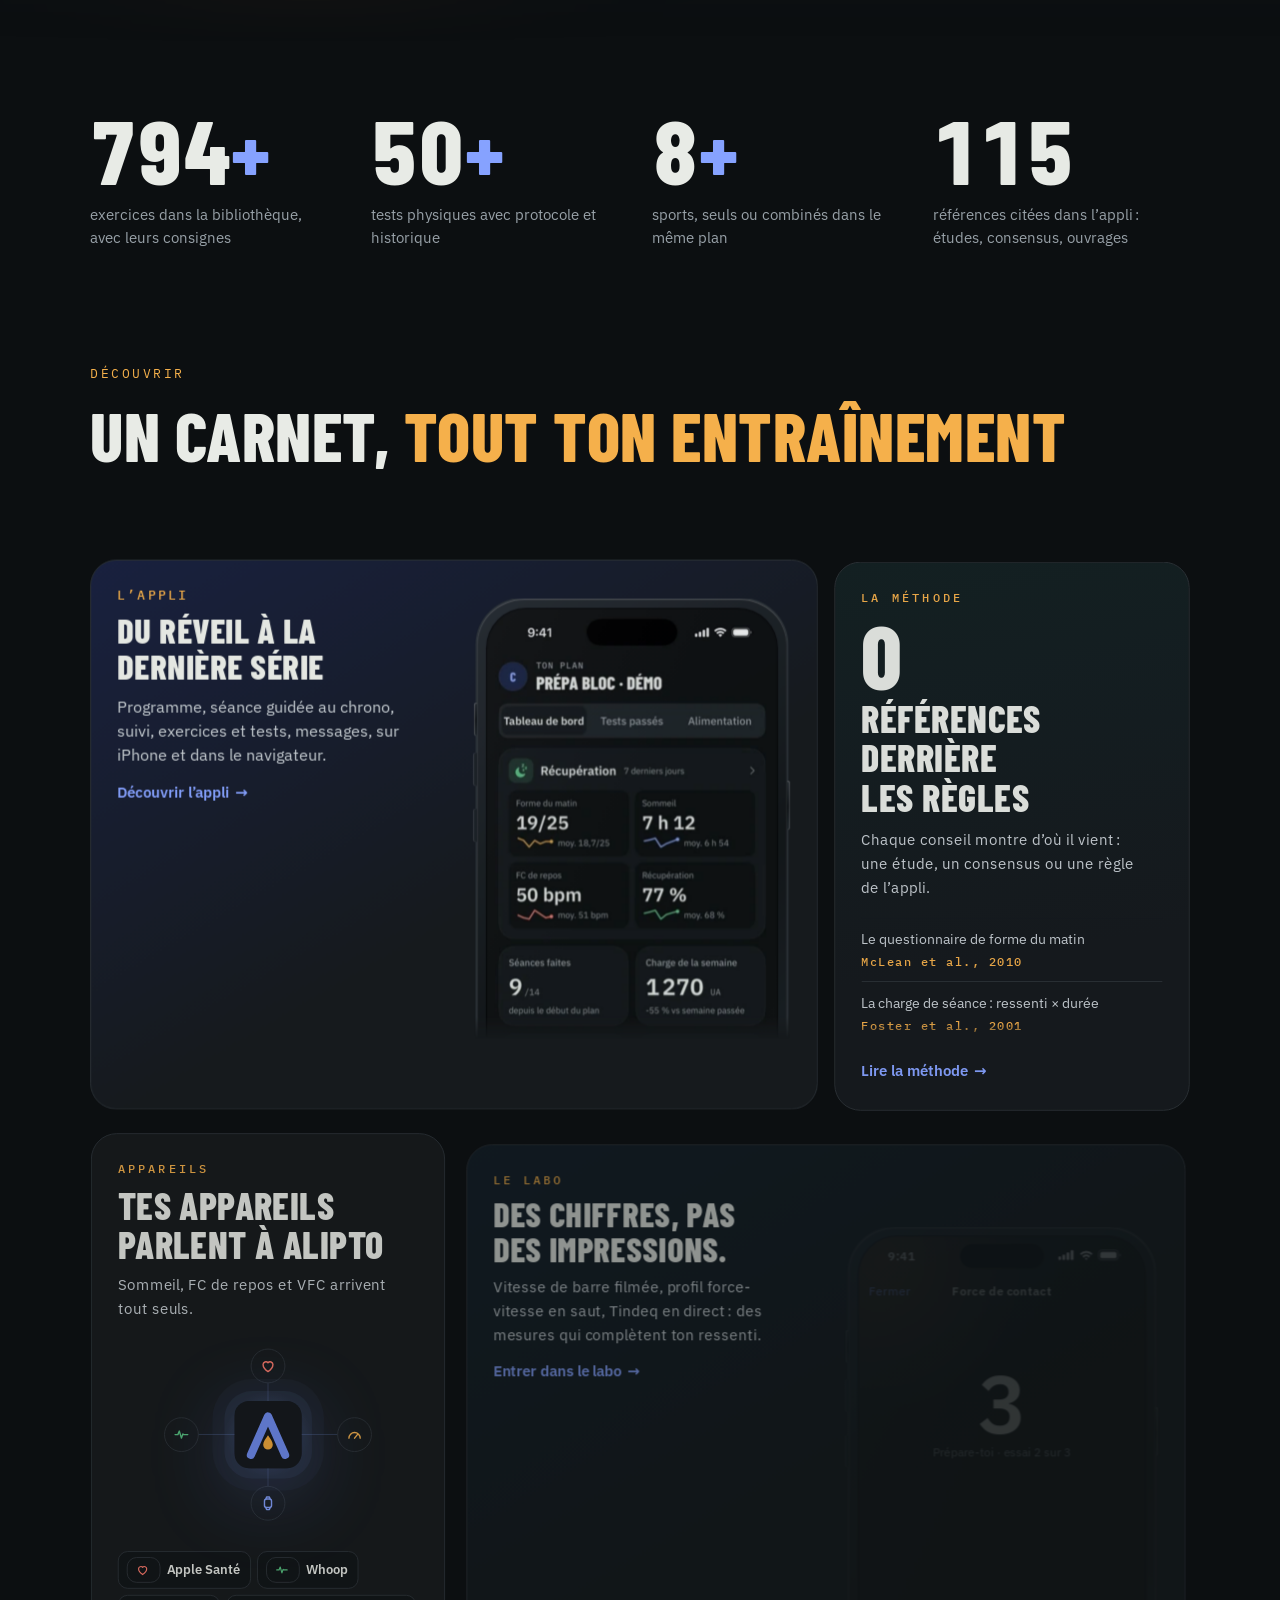
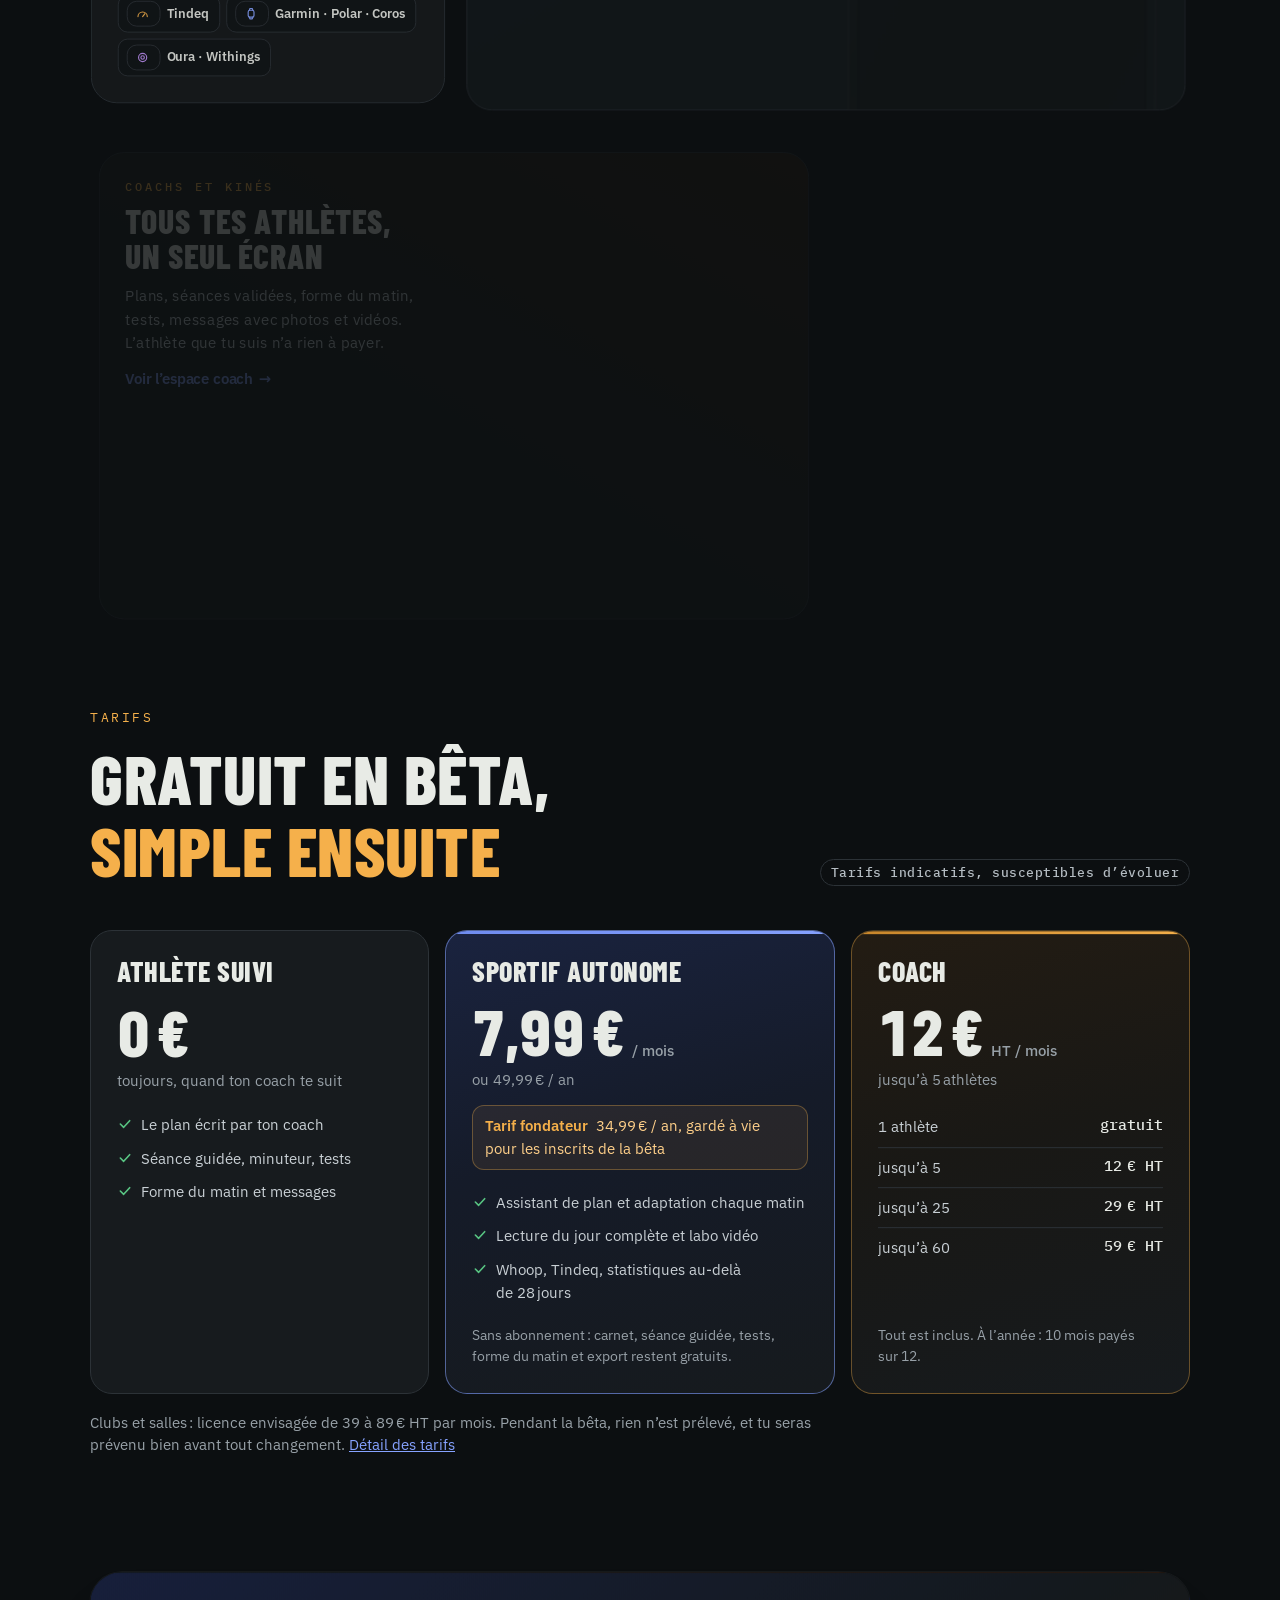
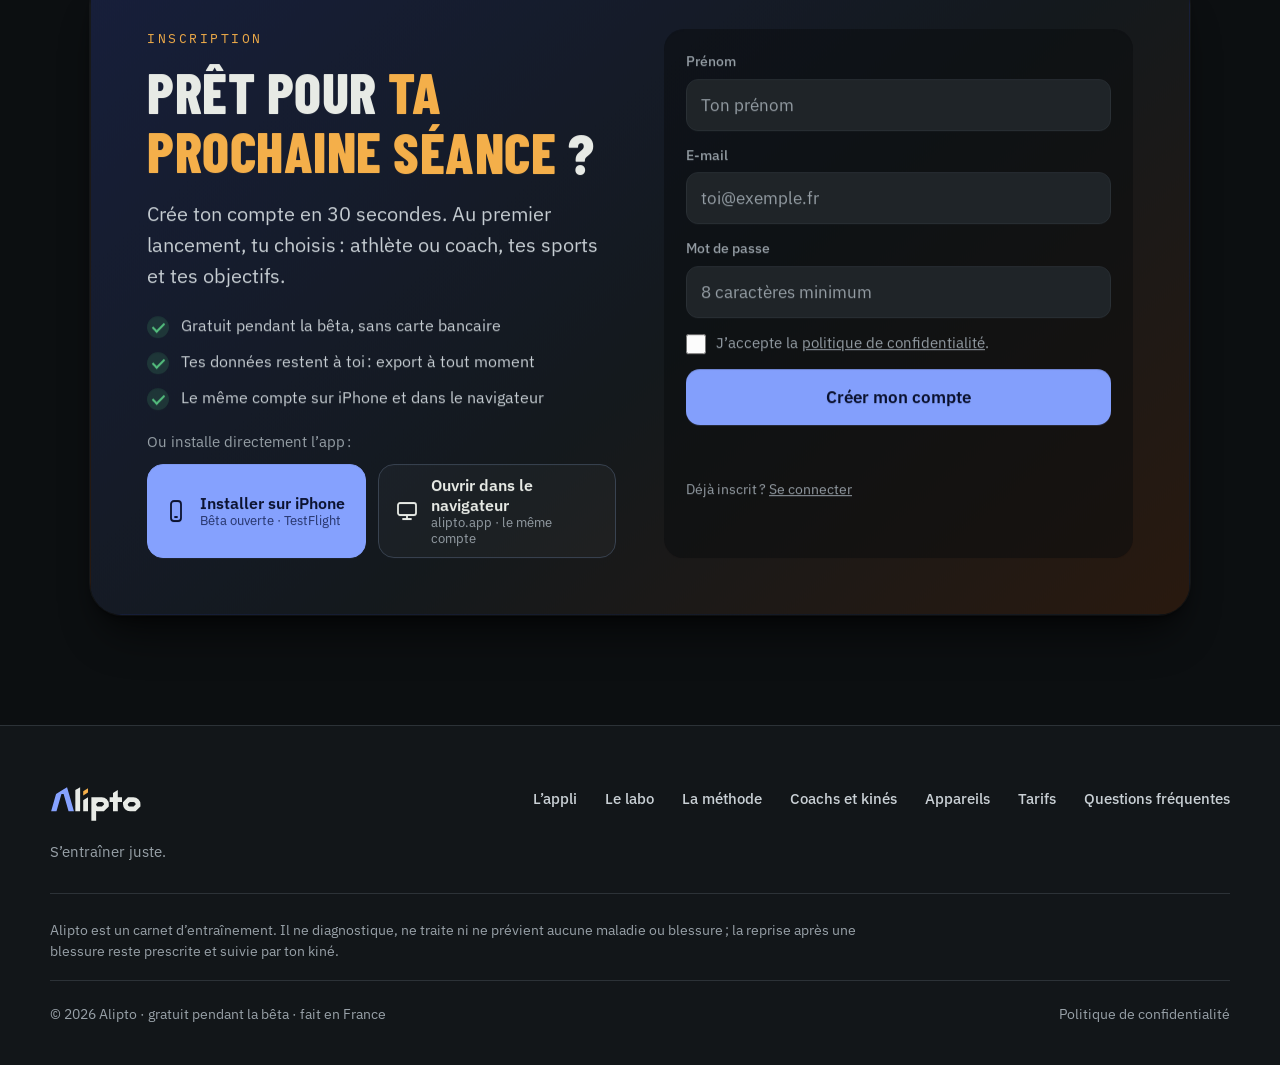
==== commit c048b189: "Publication 5186abd" ====
--- a/index.html
+++ b/index.html
@@ -38,19 +38,19 @@
   </nav>
   <div class="top-cta">
     <a class="btn ghost" data-app href="/app/">Se connecter</a>
-    <a class="btn primary sm" href="#inscription">Créer un compte</a>
+    <a class="btn primary sm roll" href="/inscription/"><span class="rl" data-t="Créer un compte"><span>Créer un compte</span></span></a>
     <button class="burger" type="button" aria-label="Menu" aria-expanded="false" aria-controls="menu"><i></i><i></i></button>
   </div>
 </header>
 
 <main id="contenu">
-  <section class="hero">
+  <section class="hero hero-c">
     <div class="bgfx" aria-hidden="true"><div class="waves"></div><div class="glow g1"></div><div class="glow g2"></div></div>
     <div class="hero-txt">
       <p class="eyebrow">Carnet d’entraînement et de coaching</p>
       <h1 class="acc">
         <span class="w">S’entraîner</span>
-        <span class="w">juste<em>.</em></span>
+        <span class="w"><span class="tl">juste</span><em>.</em></span>
       </h1>
       <p class="lead">Ta séance, ajustée chaque matin à ta forme du jour. Plan, séance guidée, tests et récupération au même endroit.</p>
       <div class="aud">
@@ -58,8 +58,22 @@
         <a href="/coachs/"><span class="ai" style="--c:var(--oil)"><svg viewBox="0 0 24 24" aria-hidden="true"><circle cx="9" cy="8" r="3"/><path d="M3 20c0-3 3-5 6-5s6 2 6 5M17 11a2.5 2.5 0 1 0 0-5M18 15c2 0 4 2 4 4"/></svg></span><span><b>Coachs</b></span></a>
         <a href="/coachs/#kines"><span class="ai" style="--c:#4fcaa5"><svg viewBox="0 0 24 24" aria-hidden="true"><path d="M6 3v6a4 4 0 0 0 8 0V3M10 13v3a4 4 0 0 0 8 0v-2"/><circle cx="18" cy="12" r="2"/></svg></span><span><b>Kinés</b></span></a>
       </div>
-      <a class="tf-pill" href="https://testflight.apple.com/join/wXvy2Kus" rel="noopener"><i></i>Bêta iPhone ouverte · installer avec TestFlight</a>
-    </div>
+      <div class="hero-cta">
+        <a class="cta-xl roll" href="https://testflight.apple.com/join/wXvy2Kus" rel="noopener"><span class="rl" data-t="Rejoindre la bêta iPhone"><span>Rejoindre la bêta iPhone</span></span><span class="cx-i" aria-hidden="true"><svg viewBox="0 0 24 24"><path d="M7 17 17 7M9 7h8v8"/></svg><svg viewBox="0 0 24 24"><path d="M7 17 17 7M9 7h8v8"/></svg></span></a>
+        <p class="cx-sub"><i></i><span>Gratuit pendant la bêta, avec TestFlight. Sur ordinateur : <a href="/inscription/">crée un compte</a>.</span></p>
+      </div>
+    </div>
+    <div class="show" role="region" aria-label="Démo de l’appli" data-dur="10000,24100,9000" style="--n:3">
+      <div class="sh-top"><div class="sh-tabs" role="tablist" aria-label="Ce que fait l’appli"><i class="sh-pill" aria-hidden="true"></i><button type="button" role="tab" id="sh-t0" aria-controls="sh-p0" aria-selected="true" tabindex="0" data-i="0">Ta forme du matin<i class="sh-bar" aria-hidden="true"></i></button><button type="button" role="tab" id="sh-t1" aria-controls="sh-p1" aria-selected="false" tabindex="-1" data-i="1">Ton programme<i class="sh-bar" aria-hidden="true"></i></button><button type="button" role="tab" id="sh-t2" aria-controls="sh-p2" aria-selected="false" tabindex="-1" data-i="2">Tout au même endroit<i class="sh-bar" aria-hidden="true"></i></button></div>
+        <button type="button" class="sh-play" aria-pressed="false"><svg viewBox="0 0 24 24" aria-hidden="true"><path class="i-pause" d="M8 5v14M16 5v14"/><path class="i-play" d="M7 5l12 7-12 7z"/></svg><span class="sr">Mettre en pause</span></button></div>
+      <div class="sh-body">
+      <div class="sh-pane on" id="sh-p0" role="tabpanel" aria-labelledby="sh-t0" data-i="0">
+      <div class="sh-forme">
+        <div class="sh-copy">
+          <h3 class="acc sh-h">Ta séance <em class="tl">s’ajuste</em></h3>
+          <p class="sh-p">Cinq notes le matin : sommeil, fatigue, courbatures, stress et humeur. Ta forme sur 25 décide de la séance du jour.</p>
+          <ul class="sh-feux"><li><i style="--c:var(--good)"></i>Feu vert : séance telle que prévue</li><li><i style="--c:var(--warn)"></i>Feu orange : séance allégée ou adaptée</li><li><i style="--c:var(--crit)"></i>Feu rouge : version décharge ou repos actif</li></ul>
+        </div>
     <div class="hero-viz">
       <svg class="chrono" viewBox="0 0 200 200" aria-hidden="true"><defs><radialGradient id="ch-halo"><stop offset="0" stop-color="currentColor" stop-opacity=".55"/><stop offset="1" stop-color="currentColor" stop-opacity="0"/></radialGradient></defs>
         <circle class="ch-t" cx="100" cy="100" r="96"/><circle class="ch-u" cx="100" cy="100" r="96" pathLength="100"/><circle class="ch-o" cx="100" cy="100" r="96" pathLength="100"/>
@@ -76,6 +90,38 @@
     </div><i class="glass" aria-hidden="true"></i></div>
       <p class="hv-tip" aria-hidden="true">Touche une note</p>
     </div>
+      </div>
+      </div>
+      <div class="sh-pane" id="sh-p1" role="tabpanel" aria-labelledby="sh-t1" data-i="1">
+      <div class="asst" id="assistant">
+    <div class="asst-txt">
+      <h3 class="acc sh-h">Ton programme en <em class="tl">six étapes</em></h3>
+      <p class="sh-p">Tes sports, ton objectif, tes jours et ton matériel : l’assistant écrit tes séances et leur progression dans ton plan, et cite les études derrière ses choix.</p>
+      <ol class="as-steps" role="tablist" aria-label="Étapes de l’assistant"><li role="presentation"><button type="button" role="tab" id="as-t0" aria-controls="as-p" aria-selected="true" tabindex="0" data-i="0"><span class="as-n">1</span><span class="as-l">Tes sports</span><i class="as-bar" aria-hidden="true"></i></button></li><li role="presentation"><button type="button" role="tab" id="as-t1" aria-controls="as-p" aria-selected="false" tabindex="-1" data-i="1"><span class="as-n">2</span><span class="as-l">Objectif</span><i class="as-bar" aria-hidden="true"></i></button></li><li role="presentation"><button type="button" role="tab" id="as-t2" aria-controls="as-p" aria-selected="false" tabindex="-1" data-i="2"><span class="as-n">3</span><span class="as-l">Disponibilités</span><i class="as-bar" aria-hidden="true"></i></button></li><li role="presentation"><button type="button" role="tab" id="as-t3" aria-controls="as-p" aria-selected="false" tabindex="-1" data-i="3"><span class="as-n">4</span><span class="as-l">Matériel et dates</span><i class="as-bar" aria-hidden="true"></i></button></li><li role="presentation"><button type="button" role="tab" id="as-t4" aria-controls="as-p" aria-selected="false" tabindex="-1" data-i="4"><span class="as-n">5</span><span class="as-l">Niveau et formats</span><i class="as-bar" aria-hidden="true"></i></button></li><li role="presentation"><button type="button" role="tab" id="as-t5" aria-controls="as-p" aria-selected="false" tabindex="-1" data-i="5"><span class="as-n">6</span><span class="as-l">Aperçu</span><i class="as-bar" aria-hidden="true"></i></button></li></ol>
+    </div>
+    <div class="asst-viz">
+      <div class="as-sheet" id="as-p" role="tabpanel" aria-labelledby="as-t0" tabindex="0">
+        <div class="as-head"><b>Assistant de programme</b><span class="as-pill"><span class="as-k">1</span>/6</span></div>
+        <div class="as-body"><div class="as-pane on" data-i="0"><p class="as-q">Tes sports</p><div class="as-chips"><span class="as-chip pick" style="--d:0.5s"><span class="sr">Choisi : </span><b class="as-o">1</b>Escalade</span><span class="as-chip" style="--d:0.5s">Musculation</span><span class="as-chip" style="--d:0.5s">Course à pied</span><span class="as-chip" style="--d:0.5s">Trail / montagne</span><span class="as-chip" style="--d:0.5s">Vélo</span><span class="as-chip" style="--d:0.5s">Natation</span><span class="as-chip" style="--d:0.5s">Hyrox / cross-training</span><span class="as-chip" style="--d:0.5s">Sport collectif</span><span class="as-chip" style="--d:0.5s">Autre sport</span></div></div><div class="as-pane" data-i="1"><p class="as-q">Ce que tu veux améliorer en priorité</p><div class="as-opts"><span class="as-opt pick" style="--d:.5s"><span class="sr">Choisi : </span><b>Force des doigts</b><small>Tenir des prises plus petites</small></span><span class="as-opt" style="--d:.5s"><b>Puissance en bloc</b><small>Passer les mouvements durs</small></span><span class="as-opt" style="--d:.5s"><b>Résistance</b><small>Ne plus « bouteiller » dans les voies</small></span></div></div><div class="as-pane" data-i="2"><p class="as-q">Jours d’entraînement</p><div class="as-days"><span class="as-chip pick" style="--d:0.35s"><span class="sr">Choisi : </span>L</span><span class="as-chip" style="--d:0s">M</span><span class="as-chip pick" style="--d:0.53s"><span class="sr">Choisi : </span>M</span><span class="as-chip" style="--d:0s">J</span><span class="as-chip pick" style="--d:0.71s"><span class="sr">Choisi : </span>V</span><span class="as-chip" style="--d:0s">S</span><span class="as-chip" style="--d:0s">D</span></div><p class="as-q">Durée d’une séance</p><div class="as-chips"><span class="as-chip" style="--d:1s">45 min</span><span class="as-chip pick" style="--d:1s"><span class="sr">Choisi : </span>60 min</span><span class="as-chip" style="--d:1s">75 min</span><span class="as-chip" style="--d:1s">90 min</span></div><p class="as-q">Ton niveau dans ce type d’entraînement</p><div class="as-opts row"><span class="as-opt" style="--d:1.3s"><b>Débutant</b><small>moins d’un an d’entraînement régulier</small></span><span class="as-opt pick" style="--d:1.3s"><span class="sr">Choisi : </span><b>Intermédiaire</b><small>1 à 3 ans</small></span><span class="as-opt" style="--d:1.3s"><b>Avancé</b><small>plus de 3 ans</small></span></div></div><div class="as-pane" data-i="3"><p class="as-q">Matériel disponible</p><div class="as-chips"><span class="as-chip pick" style="--d:0.35s"><span class="sr">Choisi : </span>Salle de muscu</span><span class="as-chip" style="--d:0.53s">Barre de traction</span><span class="as-chip pick" style="--d:0.71s"><span class="sr">Choisi : </span>Poutre (fingerboard)</span><span class="as-chip pick" style="--d:0.89s"><span class="sr">Choisi : </span>Salle d’escalade</span></div><p class="as-q">Début</p><div class="as-chips"><span class="as-chip pick" style="--d:1.1s"><span class="sr">Choisi : </span>Lundi 16 nov.</span><span class="as-chip" style="--d:0s">Cette semaine (à partir d’aujourd’hui)</span></div><p class="as-q">Durée du programme</p><div class="as-chips"><span class="as-chip" style="--d:1.4s">4 sem.</span><span class="as-chip pick" style="--d:1.4s"><span class="sr">Choisi : </span>8 sem.</span><span class="as-chip" style="--d:1.4s">12 sem.</span><span class="as-chip" style="--d:1.4s">24 sem.</span><span class="as-chip" style="--d:0s">Jusqu’aux échéances</span></div></div><div class="as-pane" data-i="4"><p class="as-q">Séance de doigts</p><div class="as-opts"><span class="as-opt pick" style="--d:.5s"><span class="sr">Choisi : </span><b>Suspensions max</b><small>Force des doigts sur poutre</small></span><span class="as-opt" style="--d:.5s"><b>Finger lift</b><small>Force des doigts, charge réglée au kilo</small></span><span class="as-opt" style="--d:.5s"><b>Petites prises en bloc</b><small>Force des doigts en grimpant</small></span></div><p class="as-q">Séance de volume</p><div class="as-opts"><span class="as-opt pick" style="--d:1s"><span class="sr">Choisi : </span><b>Beaucoup de blocs</b><small>Volume de mouvements, filière aérobie</small></span><span class="as-opt" style="--d:1s"><b>Volume en voie</b><small>Beaucoup de voies faciles</small></span></div></div><div class="as-pane" data-i="5"><p class="as-h">Ton programme</p><p class="as-m">8 semaines · 16 nov. → 10 janv.</p><p class="as-g"><b>Force des doigts</b> · 3 séances par semaine de 60 min</p><div class="as-ph"><span class="as-w" style="--d:0.25s"><i class="z1"></i><small>1</small></span><span class="as-w" style="--d:0.32s"><i class="z1"></i><small>2</small></span><span class="as-w" style="--d:0.39s"><i class="z1"></i><small>3</small></span><span class="as-w" style="--d:0.46s"><i class="zr"></i><small>4</small></span><span class="as-w" style="--d:0.53s"><i class="z2"></i><small>5</small></span><span class="as-w" style="--d:0.60s"><i class="z2"></i><small>6</small></span><span class="as-w" style="--d:0.67s"><i class="z2"></i><small>7</small></span><span class="as-w" style="--d:0.74s"><i class="zr"></i><small>8</small></span></div><p class="as-leg"><span><i class="z1"></i>Volume</span><span><i class="zr"></i>Décharge</span><span><i class="z2"></i>Force</span></p><p class="as-wk"><b>Semaine 1</b> · Volume</p><div class="as-day" style="--d:0.9s"><p><span>Lun 16 nov.</span><b>Doigts</b></p><div class="as-it"><span class="as-x">5 ×</span><span><b>Suspensions max · 20 mm semi-arqué</b><small>10 s par suspension, 3 min de repos (filière alactique, 1:18)</small></span></div></div><div class="as-day" style="--d:1.05s"><p><span>Mer 18 nov.</span><b>Volume</b></p><div class="as-it"><span class="as-x">20 ×</span><span><b>Blocs 6A+</b><small>1 min de repos entre les blocs · 6A+ (3 niveaux sous ton flash) · repos 1 min</small></span></div></div></div></div>
+        <div class="as-foot" aria-hidden="true"><span class="as-btn ghost"><span class="as-b0">Annuler</span><span class="as-b1">Retour</span></span><span class="as-btn primary"><span class="as-b0">Continuer</span><span class="as-b1">Ajouter au plan</span></span></div>
+      </div>
+      <p class="as-note">Reproduction de l’assistant, choix et séances abrégés (extrait de la semaine 1). Programme calculé par l’appli pour un exemple du 16 nov. 2026 : grimpeuse au flash 6C, 3 séances de 60 min par semaine.</p>
+    </div>
+  </div>
+      </div>
+      <div class="sh-pane" id="sh-p2" role="tabpanel" aria-labelledby="sh-t2" data-i="2">
+      <div class="sa" data-etat="sans">
+    <div class="sa-txt">
+      <h3 class="acc sh-h">Tout au <em class="tl">même endroit</em></h3>
+      <div class="sa-tg" role="group" aria-label="Comparer"><i aria-hidden="true"></i><button type="button" data-v="sans" aria-pressed="true">Sans Alipto</button><button type="button" data-v="avec" aria-pressed="false">Avec Alipto</button></div>
+      <ul class="sa-pts sa-pts-s"><li>Ton coach découvre la séance après coup, par message.</li><li>Le plan ne sait pas que tu as mal dormi.</li></ul>
+      <ul class="sa-pts sa-pts-a"><li>Ton coach lit ta séance et ton ressenti dans l’appli.</li><li>La séance du jour s’ajuste à ta forme du matin.</li></ul>
+    </div>
+    <div class="sa-viz" aria-hidden="true"><div class="sa-frame"><span class="sa-logo"><svg class="wmk" viewBox="-0.7 10 325.6 128" aria-label="Alipto" role="img"><path fill="currentColor" d="M183.4 50Q193.8 50 201.1 57.3Q208.4 64.6 208.4 75L208.4 82.6L191 100L171.4 100Q167.1 100 163.4 98.8L163.4 134L146.4 134L146.4 50L163.4 50L163.4 50.4L163.8 50ZM295.9 50Q306.3 50 313.6 57.3Q320.9 64.6 320.9 75L320.9 82.6L303.5 100L283.9 100Q273.5 100 266.2 92.7Q258.9 85.4 258.9 75L258.9 67.4L276.3 50ZM223.4 34.6L240.4 24L240.4 50L255.4 50L255.4 67L240.4 67L240.4 100L223.4 100L223.4 67L211.4 67L211.4 50L223.4 50ZM89.4 24.6L106.4 14L106.4 100L89.4 100ZM117.4 60.6L134.4 50L134.4 100L117.4 100ZM170.8 67L163.4 74.4L163.4 75Q163.4 78.3 165.7 80.7Q168.1 83 171.4 83L184 83L191.4 75.6L191.4 75Q191.4 71.7 189.1 69.3Q186.7 67 183.4 67ZM283.3 67L275.9 74.4L275.9 75Q275.9 78.3 278.2 80.7Q280.6 83 283.9 83L296.5 83L303.9 75.6L303.9 75Q303.9 71.7 301.6 69.3Q299.2 67 295.9 67Z"/><path fill="#86a2ff" d="M65.3 100L47.7 38L40 38L22.4 100L3.3 100L20.8 38.4L59.9 14L84.4 100Z"/><path fill="#f5b04b" d="M117.4 44L134.4 33.4L134.4 18.4L117.4 29Z"/></svg></span></div><ul class="sa-cards"><li class="sa-c" style="--i:0"><span class="sa-f sa-s"><span class="sa-ic" style="--c:var(--muted)"><svg viewBox="0 0 24 24" aria-hidden="true"><path d="M9 6h11M9 12h11M9 18h11M4 6h1M4 12h1M4 18h1"/></svg></span><span><b>Notes du téléphone</b><small>« Hier : 4×6 à 80 kg ? »</small></span></span><span class="sa-f sa-a"><span class="sa-ic" style="--c:var(--accent)"><svg viewBox="0 0 24 24" aria-hidden="true"><rect x="4" y="5" width="16" height="15" rx="3"/><path d="M8 3v4M16 3v4M4 10h16"/></svg></span><span><b>Le plan</b><small>ajusté chaque matin à ta forme</small></span></span></li><li class="sa-c" style="--i:1"><span class="sa-f sa-s"><span class="sa-ic" style="--c:var(--muted)"><svg viewBox="0 0 24 24" aria-hidden="true"><path d="M4 20V10M10 20V4M16 20v-7M22 20H2"/></svg></span><span><b>Tableur du coach</b><small>plan-v3-final(2).xlsx</small></span></span><span class="sa-f sa-a"><span class="sa-ic" style="--c:var(--accent)"><svg viewBox="0 0 24 24" aria-hidden="true"><circle cx="12" cy="13" r="8"/><path d="M12 9v4l3 2M9 2h6"/></svg></span><span><b>La séance guidée</b><small>au chrono, série par série</small></span></span></li><li class="sa-c" style="--i:2"><span class="sa-f sa-s"><span class="sa-ic" style="--c:var(--muted)"><svg viewBox="0 0 24 24" aria-hidden="true"><path d="M4 5h16v11H9l-5 4z"/></svg></span><span><b>Messages</b><small>« Tu as fait ta séance ? »</small></span></span><span class="sa-f sa-a"><span class="sa-ic" style="--c:var(--oil)"><svg viewBox="0 0 24 24" aria-hidden="true"><path d="M4 17a8 8 0 1 1 16 0"/><path d="M12 17l4-5"/></svg></span><span><b>Le labo</b><small>tests et mesures enregistrés</small></span></span></li><li class="sa-c" style="--i:3"><span class="sa-f sa-s"><span class="sa-ic" style="--c:var(--muted)"><svg viewBox="0 0 24 24" aria-hidden="true"><rect x="7" y="6" width="10" height="12" rx="3"/><path d="M9 6l1-3h4l1 3M9 18l1 3h4l1-3"/></svg></span><span><b>Appli de la montre</b><small>sommeil et VFC, ailleurs</small></span></span><span class="sa-f sa-a"><span class="sa-ic" style="--c:#4fcaa5"><svg viewBox="0 0 24 24" aria-hidden="true"><path d="M4 5h16v11H9l-5 4z"/></svg></span><span><b>Les messages</b><small>le fil avec ton coach, dans l’appli</small></span></span></li><li class="sa-c" style="--i:4"><span class="sa-f sa-s"><span class="sa-ic" style="--c:var(--muted)"><svg viewBox="0 0 24 24" aria-hidden="true"><rect x="4" y="5" width="16" height="15" rx="3"/><path d="M8 3v4M16 3v4M4 10h16"/></svg></span><span><b>Plan figé</b><small>même séance, en forme ou pas</small></span></span><span class="sa-f sa-a"><span class="sa-ic" style="--c:#ff7b6c"><svg viewBox="0 0 24 24" aria-hidden="true"><path d="M12 20s-7-4.5-7-10a4 4 0 0 1 7-2.5A4 4 0 0 1 19 10c0 5.5-7 10-7 10z"/></svg></span><span><b>Apple Santé (iPhone)</b><small>sommeil, VFC et FC de repos lus le matin</small></span></span></li></ul></div>
+  </div>
+      </div>
+      </div>
+    </div>
   </section>
 
   <section class="marquee" aria-label="Sports suivis">
@@ -86,7 +132,7 @@
   </section>
 
   <section class="nums" aria-label="Alipto en chiffres">
-    <div class="num reveal"><b data-count="200">0</b><span>exercices dans la bibliothèque, avec leurs consignes</span></div>
+    <div class="num reveal"><b data-count="800">0</b><span>exercices dans la bibliothèque, avec leurs consignes</span></div>
     <div class="num reveal"><b data-count="50">0</b><span>tests physiques avec protocole et historique</span></div>
     <div class="num reveal"><b data-count="8">0</b><span>sports, seuls ou combinés dans le même plan</span></div>
     <div class="num reveal"><b data-count="116" class="eq">0</b><span>références citées dans l’appli : études, consensus, ouvrages</span></div>
--- a/style.css
+++ b/style.css
@@ -50,7 +50,7 @@
 
 /* accueil */
 .hero{position:relative;min-height:100svh;display:grid;grid-template-columns:1.12fr .88fr;align-items:center;gap:56px;max-width:var(--max);margin:0 auto;padding:118px var(--pad) 72px}
-.hero .waves{position:absolute;inset:-6%;background:linear-gradient(180deg,var(--bg) 0%,transparent 22%,transparent 68%,var(--bg) 100%),url(/img/vagues-sombre.svg) 50% 100%/cover no-repeat;opacity:.4;z-index:-1;pointer-events:none;-webkit-mask-image:linear-gradient(180deg,transparent 0,#000 16%,#000 72%,transparent 100%);mask-image:linear-gradient(180deg,transparent 0,#000 16%,#000 72%,transparent 100%)}
+.bgfx .waves{position:absolute;inset:-6%;background:linear-gradient(180deg,var(--bg) 0%,transparent 22%,transparent 68%,var(--bg) 100%),url(/img/vagues-sombre.svg) 50% 100%/cover no-repeat;opacity:.4;z-index:-1;pointer-events:none;-webkit-mask-image:linear-gradient(180deg,transparent 0,#000 16%,#000 72%,transparent 100%);mask-image:linear-gradient(180deg,transparent 0,#000 16%,#000 72%,transparent 100%)}
 .glow{position:absolute;border-radius:50%;filter:blur(90px);pointer-events:none;z-index:-1}
 .g1{width:620px;height:620px;background:radial-gradient(circle,#2a3f9e,transparent 65%);top:-140px;right:-180px;opacity:.75;animation:float 14s ease-in-out infinite}
 .g2{width:520px;height:520px;background:radial-gradient(circle,#8a4513,transparent 65%);bottom:-200px;left:-220px;opacity:.55;animation:float 18s ease-in-out infinite reverse}
@@ -207,7 +207,7 @@
 .split-word-mask{padding-block:.09em;margin-block:-.09em;vertical-align:bottom}
 .no-js .reveal,.hero .reveal{opacity:1;transform:none;transition:none}
 .no-js .src-tick{height:auto}
-@media (prefers-reduced-motion:reduce){.reveal{opacity:1;transform:none;transition:none}.hero h1 .w{animation:none;opacity:1;transform:none}.hero .waves,.glow,.badge{animation:none;transform:none}.sticky::before{transition:none}}
+@media (prefers-reduced-motion:reduce){.reveal{opacity:1;transform:none;transition:none}.hero h1 .w{animation:none;opacity:1;transform:none}.bgfx .waves,.glow,.badge{animation:none;transform:none}.sticky::before{transition:none}}
 
 /* accueil : publics et essai interactif */
 .aud{display:flex;flex-wrap:wrap;gap:8px;margin:28px 0 0}
@@ -493,9 +493,6 @@
 .pn-leg span{display:inline-flex;align-items:center;gap:6px}.pn-leg i{width:10px;height:10px;border-radius:3px;display:inline-block}
 .pn-src{margin-top:12px;font:12.5px PM;color:var(--muted)}
 /* bêta iPhone : lien TestFlight */
-.tf-pill{display:inline-flex;align-items:center;gap:10px;margin-top:18px;font-family:PM;font-size:13px;letter-spacing:1px;color:#ffd08a;text-decoration:none;border:1px solid rgba(245,176,75,.45);background:rgba(245,176,75,.08);border-radius:99px;padding:9px 16px;transition:border-color .2s,transform .2s}
-.tf-pill:hover{border-color:#f5b04b;transform:translateY(-2px)}
-.tf-pill i{width:9px;height:9px;border-radius:50%;background:#f5b04b;box-shadow:0 0 12px #f5b04b;flex:none}
 .tf-btn{display:inline-flex;align-items:center;gap:12px;margin-top:20px;text-decoration:none;border:1px solid var(--rule);border-radius:16px;padding:12px 16px;background:rgba(255,255,255,.03);transition:border-color .2s,transform .2s}
 .tf-btn:hover{border-color:var(--accent);transform:translateY(-2px)}
 .tf-btn svg{width:26px;height:26px;flex:none;fill:none;stroke:currentColor;stroke-width:1.8}
@@ -681,7 +678,8 @@
 /* Barlow est plus large que Big Shoulders : titres de section un cran plus petits, colonne du titre plus large (2 lignes max) */
 h2{font-size:clamp(38px,5.4vw,74px)}
 @media (min-width:901px){.sec-head{grid-template-columns:1.4fr .6fr}}
-.signup h2{max-width:none;font-size:clamp(38px,4.4vw,62px)}
+.signup h1,.signup h2{max-width:none;font-size:clamp(38px,4.4vw,62px)}
+.signup.top-pad{padding-top:clamp(110px,14vh,150px)}
 @media (max-width:560px){.bx-cp .chips{grid-template-columns:1fr}}
 /* « Chaque matin » sur mobile : on voit le bord de l'écran suivant, et une consigne */
 .swipe{display:none}
@@ -1307,3 +1305,277 @@
 .legal a{color:var(--accent);text-underline-offset:3px}
 .pg-confidentialite .phero{max-width:calc(760px + 2 * var(--pad));padding-bottom:12px}
 .pg-confidentialite .phero h1{font-size:clamp(48px,7vw,92px)}
+
+/* ===== Inspiration Ekklo (2026-11-14) : barre flottante, gros bouton, survols ===== */
+/* barre : transparente en haut de page, puis pastille flottante (fond porté par ::before : seules opacité et transform bougent) */
+.top{padding-inline:max(var(--pad),calc((100vw - var(--max)) / 2));transition:none}
+.top.solid{background:transparent;-webkit-backdrop-filter:none;backdrop-filter:none;border-color:transparent}
+.top::before{content:"";position:absolute;z-index:-1;pointer-events:none;top:max(8px,env(safe-area-inset-top));bottom:4px;left:max(8px,calc((100vw - var(--max)) / 2 - 14px));right:max(8px,calc((100vw - var(--max)) / 2 - 14px));border-radius:20px;background:rgba(18,22,25,.78);-webkit-backdrop-filter:blur(16px) saturate(1.4);backdrop-filter:blur(16px) saturate(1.4);border:1px solid var(--rule);box-shadow:0 14px 40px -12px rgba(0,0,0,.6);opacity:0;transform:translateY(-12px) scale(.985);transition:opacity .45s cubic-bezier(.16,1,.3,1),transform .6s cubic-bezier(.16,1,.3,1)}
+.top.solid::before{opacity:1;transform:none}
+.menu-open .top::before{opacity:1;transform:none;top:0;bottom:0;left:0;right:0;border-radius:0;border-width:0 0 1px}
+@media (min-width:861px){
+  .links{gap:4px}
+  .links a{position:relative;padding:9px 13px;border-radius:12px;white-space:nowrap}
+  .links a::before{content:"";position:absolute;inset:0;border-radius:inherit;background:rgba(255,255,255,.07);opacity:0;transform:scale(.86);transition:opacity .3s,transform .45s cubic-bezier(.16,1,.3,1);z-index:-1}
+  .links a:focus-visible::before{opacity:1;transform:none}
+  @media (hover:hover){.links a:hover::before{opacity:1;transform:none}}
+  .links a[aria-current=page]::after{position:absolute;left:13px;right:13px;bottom:3px;margin:0}
+}
+@media (min-width:861px) and (max-width:1120px){.links{gap:0}.links a{padding:9px 8px;font-size:14.5px}.links a[aria-current=page]::after{left:8px;right:8px}.top{gap:12px}}
+/* texte qui roule au survol (le même mot remonte, sa copie arrive par le bas) */
+.roll .rl{display:inline-block;position:relative;overflow:hidden;vertical-align:top;line-height:1.3}
+.roll .rl>span,.roll .rl::after{display:block;transition:transform .5s cubic-bezier(.16,1,.3,1)}
+.roll .rl::after{content:attr(data-t);content:attr(data-t) / "";position:absolute;left:0;top:100%}
+.roll:focus-visible .rl>span,.roll:focus-visible .rl::after{transform:translateY(-100%)}
+@media (hover:hover){.roll:hover .rl>span,.roll:hover .rl::after{transform:translateY(-100%)}}
+/* gros bouton du haut de page */
+.hero-cta{margin-top:30px}
+.cta-xl{position:relative;display:inline-flex;align-items:center;gap:18px;min-height:66px;padding:0 10px 0 28px;border-radius:18px;background:var(--accent);color:#0c1330;font:600 18px PS,sans-serif;text-decoration:none;isolation:isolate;transition:transform .45s cubic-bezier(.16,1,.3,1)}
+.cta-xl::before{content:"";position:absolute;inset:0;border-radius:inherit;z-index:-1;box-shadow:0 18px 48px -10px rgba(134,162,255,.55);opacity:0;transition:opacity .45s}
+.cta-xl::after{content:"";position:absolute;inset:0;border-radius:inherit;z-index:-1;background:#a9bcff;opacity:0;transition:opacity .3s}
+@media (hover:hover){.cta-xl:hover{transform:translateY(-3px)}.cta-xl:hover::before,.cta-xl:hover::after{opacity:1}.cta-xl:hover .cx-i svg:first-child{transform:translate(150%,-150%)}.cta-xl:hover .cx-i svg+svg{transform:none}}
+.cta-xl:focus-visible::before{opacity:1}
+.cta-xl:active{transform:translateY(-1px) scale(.98)}
+.cta-xl:focus-visible{outline:3px solid var(--ink);outline-offset:3px}
+.cx-i{position:relative;overflow:hidden;width:46px;height:46px;border-radius:13px;background:#0c1330;color:var(--accent);flex:none}
+.cx-i svg{position:absolute;inset:12px;width:22px;height:22px;fill:none;stroke:currentColor;stroke-width:2.2;stroke-linecap:round;stroke-linejoin:round;transition:transform .5s cubic-bezier(.16,1,.3,1)}
+.cx-i svg+svg{transform:translate(-150%,150%)}
+.cta-xl:focus-visible .cx-i svg:first-child{transform:translate(150%,-150%)}
+.cta-xl:focus-visible .cx-i svg+svg{transform:none}
+.cx-sub{display:flex;align-items:center;gap:10px;margin-top:14px;font-size:14.5px;color:var(--muted)}
+.cx-sub i{width:8px;height:8px;border-radius:50%;background:var(--oil);box-shadow:0 0 10px var(--oil);flex:none}
+.cx-sub a{color:var(--ink2)}
+@media (hover:hover){.cx-sub a:hover{color:var(--accent)}}
+/* téléphone du haut de page plus discret, pour laisser la place au bouton */
+.hero-viz{--w:min(272px,calc((100svh - 190px) / 2.102))}
+@media (max-width:900px){.hero-viz{--w:min(290px,calc(100vw - 80px))}}
+@media (max-width:520px){.cta-xl{width:100%;justify-content:space-between}}
+@media (prefers-reduced-motion:reduce){
+  .top::before,.links a::before,.roll .rl>span,.roll .rl::after,.cta-xl,.cx-i svg{transition:none}
+  .roll:hover .rl>span,.roll:hover .rl::after,.roll:focus-visible .rl>span,.roll:focus-visible .rl::after{transform:none}
+  .cta-xl:hover{transform:none}
+  .cta-xl:hover .cx-i svg:first-child{transform:none}.cta-xl:hover .cx-i svg+svg{transform:translate(-150%,150%)}
+}
+
+/* Sans / Avec Alipto : les cartes éparpillées se rangent dans un seul carnet */
+.sa{max-width:var(--max);margin:0 auto;padding:var(--gap) var(--pad) 0;display:grid;grid-template-columns:.95fr 1.05fr;gap:40px 64px;align-items:center}
+.sa-tg{position:relative;display:inline-grid;grid-template-columns:1fr 1fr;padding:4px;border-radius:16px;background:var(--surface);border:1px solid var(--rule);isolation:isolate}
+.sa-tg i{position:absolute;z-index:-1;top:4px;bottom:4px;left:4px;width:calc(50% - 4px);border-radius:12px;background:var(--sunk);box-shadow:inset 0 0 0 1px rgba(255,255,255,.06);transition:transform .55s cubic-bezier(.16,1,.3,1)}
+.sa[data-etat=avec] .sa-tg i{transform:translateX(100%);background:var(--accent)}
+.sa-tg button{min-height:44px;padding:0 20px;border:0;background:none;color:var(--muted);font:600 15px PS,sans-serif;cursor:pointer;border-radius:12px}
+.sa-tg button[aria-pressed=true]{color:var(--ink)}
+.sa[data-etat=avec] .sa-tg button[aria-pressed=true]{color:#0c1330}
+.sa-tg button:focus-visible{outline:3px solid var(--accent);outline-offset:2px}
+.sa-pts[hidden]{display:none}
+.sa-pts{list-style:none;margin:26px 0 0;padding:0;display:grid;gap:12px}
+.sa-pts li{position:relative;padding-left:30px;color:var(--ink2);animation:sa-in .5s cubic-bezier(.16,1,.3,1) both}
+.sa-pts li:nth-child(2){animation-delay:.06s}.sa-pts li:nth-child(3){animation-delay:.12s}
+.sa-pts li::before{content:"";position:absolute;left:0;top:.45em;width:16px;height:16px;border-radius:50%;border:1.5px solid var(--muted)}
+.sa-pts-s li::before{background:linear-gradient(45deg,transparent 45%,var(--muted) 45% 55%,transparent 55%)}
+.sa-pts-a li::before{border-color:var(--good);background:var(--good);box-shadow:inset 0 0 0 3px var(--bg)}
+@keyframes sa-in{from{opacity:0;transform:translateY(8px)}to{opacity:1;transform:none}}
+.sa-viz{position:relative;height:440px;container-type:inline-size}
+.sa-frame{position:absolute;top:0;bottom:0;left:12cqw;right:12cqw;border-radius:24px;background:linear-gradient(180deg,rgba(134,162,255,.09),rgba(134,162,255,.02));border:1px solid rgba(134,162,255,.28);opacity:0;transform:scale(.94);transition:opacity .6s,transform .8s cubic-bezier(.16,1,.3,1)}
+.sa-logo{position:absolute;top:22px;left:50%;translate:-50% 0}.sa-logo .wmk{height:24px}
+.sa[data-etat=avec] .sa-frame{opacity:1;transform:none;transition-delay:.15s}
+.sa-cards{list-style:none;margin:0;padding:0}
+.sa-c{position:absolute;left:0;top:0;width:62cqw;height:60px;border-radius:14px;background:var(--surface);border:1px solid var(--rule);box-shadow:0 10px 26px -12px rgba(0,0,0,.7);transform:translate(calc(var(--x) * 1cqw),var(--y)) rotate(var(--r));transition:transform .9s cubic-bezier(.16,1,.3,1) calc(var(--i) * .06s)}
+.sa-c:nth-child(1){--x:1;--y:14px;--r:-7deg}.sa-c:nth-child(2){--x:37;--y:96px;--r:6deg}.sa-c:nth-child(3){--x:4;--y:184px;--r:3deg}.sa-c:nth-child(4){--x:36;--y:270px;--r:-5deg}.sa-c:nth-child(5){--x:3;--y:356px;--r:6deg}
+.sa[data-etat=avec] .sa-c{--x:19;--r:0deg;--y:calc(76px + var(--i) * 70px)}
+.sa-f{position:absolute;inset:0;display:flex;align-items:center;gap:12px;padding:0 14px;transition:opacity .45s}
+.sa-f b{display:block;font-size:15px;line-height:1.25}.sa-f small{display:block;font-size:13px;color:var(--muted);line-height:1.3;white-space:nowrap;overflow:hidden;text-overflow:ellipsis}
+.sa-f>span{min-width:0}
+.sa-s b{color:var(--ink2)}
+.sa-a{opacity:0}
+.sa[data-etat=avec] .sa-s{opacity:0}.sa[data-etat=avec] .sa-a{opacity:1;transition-delay:calc(.25s + var(--i) * .06s)}
+.sa-ic{width:36px;height:36px;border-radius:10px;display:grid;place-items:center;flex:none;background:color-mix(in srgb,var(--c) 14%,transparent);color:var(--c)}
+.sa-ic svg{width:19px;height:19px;fill:none;stroke:currentColor;stroke-width:1.8;stroke-linecap:round;stroke-linejoin:round}
+@media (max-width:900px){.sa{grid-template-columns:1fr}.sa-viz{max-width:520px;width:100%;margin:0 auto}}
+@media (max-width:520px){.sa-c{width:76cqw}.sa-c:nth-child(2n){--x:15}.sa-c:nth-child(2n+1){--x:2}.sa[data-etat=avec] .sa-c{--x:6;width:88cqw}.sa-frame{left:2cqw;right:2cqw}}
+@media (prefers-reduced-motion:reduce){.sa-c,.sa-f,.sa-frame,.sa-tg i{transition:none}.sa-pts li{animation:none}}
+
+/* Assistant de programme : les 6 étapes jouées l'une après l'autre (onglets), reproduction fidèle de l'assistant */
+.asst{max-width:var(--max);margin:0 auto;padding:var(--gap) var(--pad) 0;display:grid;grid-template-columns:1fr 1fr;gap:40px 64px;align-items:start}
+.asst>*,.sa>*{min-width:0}
+.as-steps{list-style:none;margin:0;padding:0;display:grid;gap:6px}
+.as-steps button{position:relative;width:100%;min-height:52px;display:flex;align-items:center;gap:14px;padding:0 16px;border-radius:14px;border:1px solid transparent;background:none;color:var(--muted);font:600 16px PS,sans-serif;text-align:left;cursor:pointer;overflow:hidden;isolation:isolate}
+.as-steps button::before{content:"";position:absolute;inset:0;z-index:-1;border-radius:inherit;background:var(--surface);box-shadow:inset 0 0 0 1px var(--rule);opacity:0;transition:opacity .3s}
+@media (hover:hover){.as-steps button:hover{color:var(--ink2)}}
+.as-steps button[aria-selected=true]{color:var(--ink)}
+.as-steps button[aria-selected=true]::before{opacity:1}
+.as-steps button:focus-visible{outline:3px solid var(--accent);outline-offset:2px}
+.as-n{width:28px;height:28px;border-radius:9px;display:grid;place-items:center;font:600 13px PM,monospace;background:var(--sunk);color:var(--muted);flex:none;position:relative;isolation:isolate;overflow:hidden}
+.as-n::after{content:"";position:absolute;inset:0;z-index:-1;background:var(--accent);opacity:0;transition:opacity .3s}
+[aria-selected=true] .as-n{color:#0c1330}[aria-selected=true] .as-n::after{opacity:1}
+.as-bar{position:absolute;left:16px;right:16px;bottom:0;height:2px;border-radius:2px;background:var(--accent);transform:scaleX(0);transform-origin:0 50%;opacity:0}
+.asst.auto [aria-selected=true] .as-bar{opacity:1;animation:as-prog var(--t,3.4s) linear forwards}
+.asst.paused [aria-selected=true] .as-bar{animation-play-state:paused}
+@keyframes as-prog{to{transform:none}}
+.asst-viz{position:relative}
+.asst-viz::before{content:"";position:absolute;inset:8% 0 -4%;z-index:-1;background:radial-gradient(50% 50% at 50% 50%,rgba(42,63,158,.45),transparent 72%);pointer-events:none}
+.as-sheet{border-radius:24px;background:var(--bg2);border:1px solid var(--rule);box-shadow:0 30px 70px -30px rgba(0,0,0,.8);overflow:hidden}
+.as-head{display:flex;justify-content:space-between;align-items:center;padding:18px 22px;border-bottom:1px solid var(--rule)}
+.as-head b{font-size:16px}
+.as-pill{font:500 13px PM,monospace;color:var(--muted);background:var(--sunk);border-radius:99px;padding:4px 10px}.as-k{color:var(--ink)}
+.as-body{display:grid;padding:20px 22px}
+.as-pane{align-self:start}
+html:not(.no-js) .as-pane{grid-area:1/1}
+/* les étapes restent empilées : le panneau garde la hauteur de la plus grande et ne saute pas */
+html:not(.no-js) .as-pane:not(.on){visibility:hidden}
+.no-js .as-pane+.as-pane{margin-top:22px;padding-top:18px;border-top:1px solid var(--rule)}
+.no-js .as-foot{display:none}
+.as-pane.on{animation:as-in .55s cubic-bezier(.16,1,.3,1) both}
+@keyframes as-in{from{opacity:0;transform:translateY(14px)}to{opacity:1;transform:none}}
+.as-q{font-size:13.5px;font-weight:600;color:var(--ink2);margin:16px 0 9px}.as-pane>.as-q:first-child{margin-top:0}
+.as-chips,.as-days{display:flex;flex-wrap:wrap;gap:7px}
+.as-chip{position:relative;display:inline-flex;align-items:center;gap:7px;min-height:38px;padding:0 13px;border-radius:11px;background:var(--surface);border:1px solid var(--rule);font-size:14px;color:var(--ink2);isolation:isolate}
+.as-days .as-chip{width:44px;justify-content:center;padding:0}
+.as-o{display:grid;place-items:center;width:20px;height:20px;border-radius:6px;background:var(--accent);color:#0c1330;font:600 11.5px PM,monospace}
+.as-opts{display:grid;gap:7px}.as-opts.row{grid-template-columns:repeat(3,1fr)}
+.as-opt{position:relative;display:block;padding:11px 14px;border-radius:13px;background:var(--surface);border:1px solid var(--rule);isolation:isolate}
+.as-opt b{display:block;font-size:14.5px}.as-opt small{display:block;font-size:12.5px;color:var(--muted);line-height:1.35}
+/* sélection : un calque teinté qui apparaît (opacité et échelle seulement) */
+.pick::before{content:"";position:absolute;inset:-1px;z-index:-1;border-radius:inherit;background:var(--accent);box-shadow:0 6px 18px -6px rgba(134,162,255,.6);opacity:0;transform:scale(.92)}
+/* le texte passe en sombre d'un coup, au moment où le fond bleu arrive (pas de couleur animée) */
+.as-pane.on .pick{animation:as-ink 0s calc(var(--d,0s) + .15s) forwards}.as-pane.on .pick small{animation:as-ink2 0s calc(var(--d,0s) + .15s) forwards}
+@keyframes as-ink{to{color:#0c1330}}@keyframes as-ink2{to{color:rgba(12,19,48,.8)}}
+.pick .as-o{background:#0c1330;color:var(--accent)}
+.no-js .pick{color:#0c1330}.no-js .pick small{color:rgba(12,19,48,.72)}
+.as-pane.on .pick::before{animation:as-pick .45s cubic-bezier(.34,1.56,.64,1) var(--d,0s) forwards}
+.as-chip.pick .as-o{opacity:0}.as-pane.on .as-chip.pick .as-o{animation:as-fade .3s var(--d,0s) forwards}
+@keyframes as-pick{to{opacity:1;transform:none}}@keyframes as-fade{to{opacity:1}}
+.as-h{font:800 26px/1 BC,sans-serif;text-transform:uppercase;margin:0 0 4px}
+.as-m{font:500 13px PM,monospace;color:var(--muted);margin:0 0 8px}
+.as-g{font-size:15px;color:var(--ink2);margin:0 0 14px}
+.as-ph{display:grid;grid-template-columns:repeat(8,1fr);gap:5px;align-items:end}
+.as-w{display:grid;gap:4px;justify-items:center}
+.as-w i{display:block;width:100%;height:30px;border-radius:5px;transform:scaleY(0);transform-origin:50% 100%}
+.as-pane.on .as-w i{animation:as-grow .6s cubic-bezier(.16,1,.3,1) var(--d) forwards}
+@keyframes as-grow{to{transform:none}}
+.as-w small{font:500 11px PM,monospace;color:var(--muted)}
+.asst .z1{background:#3b4f93}.asst .z2{background:#6886ec}.asst .zr{background:repeating-linear-gradient(135deg,var(--sunk) 0 3px,#4a5359 3px 5px);box-shadow:inset 0 0 0 1px var(--muted)}
+.as-leg{display:flex;gap:14px;margin:9px 0 14px;font-size:12.5px;color:var(--muted)}.as-leg span{display:flex;align-items:center;gap:6px}.as-leg i{width:12px;height:12px;border-radius:3px}
+.as-wk{font-size:14px;margin:0 0 8px;color:var(--ink2)}
+.as-day{border-radius:13px;background:var(--surface);border:1px solid var(--rule);padding:10px 13px;margin-bottom:7px;opacity:0;transform:translateY(10px)}
+.as-pane.on .as-day{animation:as-up .55s cubic-bezier(.16,1,.3,1) var(--d) forwards}
+@keyframes as-up{to{opacity:1;transform:none}}
+.as-day>p{display:flex;gap:10px;align-items:baseline;margin:0 0 5px;font-size:14px}.as-day>p span{font:500 12px PM,monospace;color:var(--muted)}
+.as-it{display:flex;gap:10px;border-left:3px solid var(--accent);padding-left:10px}
+.as-x{font:600 13.5px PS,sans-serif;color:var(--muted);font-variant-numeric:tabular-nums;white-space:nowrap}
+.as-it b{display:block;font-size:13.5px}.as-it small{display:block;font-size:12px;color:var(--muted);line-height:1.35}
+.as-foot{display:flex;gap:10px;padding:14px 22px 18px;border-top:1px solid var(--rule)}
+.as-btn{flex:1;min-height:46px;border-radius:13px;display:grid;place-items:center;font:600 15px PS,sans-serif}.as-btn.primary{flex:2;background:var(--accent);color:#0c1330}.as-btn.ghost{border:1px solid var(--rule);color:var(--ink2)}
+.as-btn>span{grid-area:1/1}.as-b1{opacity:0}
+.as-sheet[data-pas="0"] .as-btn.ghost .as-b0{opacity:1}.as-sheet:not([data-pas="0"]) .as-btn.ghost .as-b0{opacity:0}.as-sheet:not([data-pas="0"]) .as-btn.ghost .as-b1{opacity:1}
+.as-sheet:not([data-pas="5"]) .as-btn.primary .as-b0{opacity:1}.as-sheet[data-pas="5"] .as-btn.primary .as-b0{opacity:0}.as-sheet[data-pas="5"] .as-btn.primary .as-b1{opacity:1}
+.as-note{font-size:13px;color:var(--muted);margin:12px 4px 0}
+@media (max-width:900px){.asst{grid-template-columns:1fr}
+  .as-steps{grid-auto-flow:column;grid-auto-columns:max-content;overflow-x:auto;scrollbar-width:none;margin:0 calc(-1 * var(--pad));padding:2px var(--pad)}
+  .as-steps::-webkit-scrollbar{display:none}.as-steps button{min-height:46px;padding:0 14px;gap:10px;font-size:15px}}
+@media (max-width:520px){.as-body{padding:16px}.as-opts.row{grid-template-columns:1fr}.as-head,.as-foot{padding-inline:16px}}
+@media (prefers-reduced-motion:reduce){.as-pane.on,.as-pane.on .pick::before,.as-pane.on .as-w i,.as-pane.on .as-day,.as-pane.on .as-chip.pick .as-o{animation:none}.pick::before,.as-w i,.as-day,.as-chip.pick .as-o{opacity:1;transform:none}.pick{color:#0c1330}.pick small{color:rgba(12,19,48,.72)}.as-bar{display:none}}
+.no-js .pick::before,.no-js .as-w i,.no-js .as-day,.no-js .as-chip.pick .as-o{opacity:1;transform:none}
+
+/* Alipto Taillé : police tirée du logo (alipto-design/polices/taille, © Alipto, usage réservé) pour les mots mis en valeur.
+   Réservée aux mots courts (classe .tl) : sur une phrase entière elle devient lourde. */
+@font-face{font-family:"Alipto Taillé";src:url(/fonts/alipto-taille-800.woff2) format("woff2");font-weight:800;font-display:swap}
+h2 .tl,h1 .tl{color:var(--oil);font-family:"Alipto Taillé",BC,sans-serif;font-weight:800;font-synthesis:none;text-transform:none;letter-spacing:0;font-size:.8em;line-height:.8;white-space:nowrap}
+h1 .tl{font-size:.94em;display:inline-block;padding-bottom:.12em}
+.hero h1 .tl+em{color:var(--accent)}
+
+/* bouton pause de la lecture automatique (WCAG 2.2.2) */
+.as-sheet:focus-visible{outline:3px solid var(--accent);outline-offset:3px}
+@media (min-width:861px) and (max-width:980px){.links a{padding:9px 6px;font-size:13.5px}.links a[aria-current=page]::after{left:6px;right:6px}.top{gap:8px}.top-cta{gap:6px}.top-cta .ghost,.top-cta .btn.sm{padding:0 12px;font-size:14px}}
+
+/* ===== Haut de page centré + panneau de démo à onglets (construction et finition d'Ekklo, couleurs d'Alipto, 2026-11-15) ===== */
+:root{--ez:cubic-bezier(.16,1,.3,1);--sh-l:0 0 0 1px rgba(255,255,255,.05),0 1px 1px -.5px rgba(0,0,0,.35),0 3px 3px -1.5px rgba(0,0,0,.35),0 6px 8px -3px rgba(0,0,0,.25),0 12px 24px -8px rgba(0,0,0,.4),0 32px 48px -16px rgba(0,0,0,.55)}
+.hero.hero-c{display:block;min-height:0;max-width:none;padding:clamp(120px,15vh,160px) var(--pad) 0;text-align:center}
+.hero-c .hero-txt{max-width:900px;margin:0 auto}
+.hero-c h1{flex-direction:row;justify-content:center;flex-wrap:wrap;gap:0 .22em;font-size:clamp(56px,7.6vw,108px);line-height:1;margin:6px 0 22px}
+.hero-c .lead{margin:0 auto;max-width:34em}
+.hero-c .aud{justify-content:center}
+.hero-c .hero-cta{display:flex;flex-direction:column;align-items:center}
+.hero-c .cx-sub{justify-content:center;text-align:left}
+/* le panneau */
+.show{position:relative;max-width:var(--max);margin:clamp(48px,7vw,80px) auto 0;padding:8px;border-radius:32px;background:linear-gradient(180deg,#14181b,#101316);box-shadow:var(--sh-l);text-align:left}
+.show::before{content:"";position:absolute;inset:0;border-radius:inherit;padding:1px;background:linear-gradient(180deg,rgba(134,162,255,.28),rgba(255,255,255,.04) 40%,transparent);-webkit-mask:linear-gradient(#000 0 0) content-box,linear-gradient(#000 0 0);-webkit-mask-composite:xor;mask-composite:exclude;pointer-events:none}
+.sh-top{display:flex;gap:8px;align-items:center}
+.sh-tabs{position:relative;flex:1;display:grid;grid-template-columns:repeat(var(--n,3),1fr);padding:4px;border-radius:24px;background:rgba(255,255,255,.035);isolation:isolate}
+.sh-pill{position:absolute;z-index:-1;top:4px;bottom:4px;left:4px;width:calc((100% - 8px) / var(--n,3));border-radius:20px;background:var(--surface);box-shadow:var(--sh-l);transition:transform .5s var(--ez)}
+.sh-tabs button{position:relative;min-height:44px;border:0;background:none;color:var(--muted);font:500 15px PS,sans-serif;cursor:pointer;border-radius:20px;overflow:hidden}
+.sh-tabs button[aria-selected=true]{color:var(--ink)}
+@media (hover:hover){.sh-tabs button:not([aria-selected=true]):hover{color:var(--ink2)}}
+.sh-tabs button:focus-visible,.sh-play:focus-visible{outline:3px solid var(--accent);outline-offset:2px}
+.sh-bar{position:absolute;left:22%;right:22%;bottom:5px;height:2px;border-radius:2px;background:var(--accent);transform:scaleX(0);transform-origin:0 50%;opacity:0}
+.show.auto [aria-selected=true] .sh-bar{opacity:1;animation:as-prog var(--t,9s) linear forwards}
+.show.paused [aria-selected=true] .sh-bar{animation-play-state:paused}
+.sh-play{flex:none;width:44px;height:44px;border-radius:16px;border:0;background:rgba(255,255,255,.035);color:var(--muted);display:grid;place-items:center;cursor:pointer}
+@media (hover:hover){.sh-play:hover{color:var(--ink)}}
+.sh-play svg{width:18px;height:18px;fill:none;stroke:currentColor;stroke-width:2.2;stroke-linecap:round;stroke-linejoin:round}
+.sh-play .i-play{display:none}.sh-play[aria-pressed=true] .i-play{display:block;fill:currentColor}.sh-play[aria-pressed=true] .i-pause{display:none}
+@media (prefers-reduced-motion:reduce){.sh-play{display:none}}
+.no-js .sh-tabs,.no-js .sh-play{display:none}
+/* pause : les animations CSS des démos s’arrêtent aussi */
+.demo-pause .show *{animation-play-state:paused!important}
+.sh-body{display:grid;margin-top:8px;border-radius:26px;background:var(--bg);box-shadow:inset 0 0 0 1px rgba(255,255,255,.04);overflow:hidden}
+.sh-pane{grid-area:1/1;padding:clamp(24px,4vw,48px)}
+html:not(.no-js) .sh-pane:not(.on){visibility:hidden}
+.no-js .sh-pane{grid-area:auto}
+.sh-pane.on>*{animation:as-in .6s var(--ez) both}
+.sh-h{font:800 clamp(30px,3.4vw,46px)/1.04 BC,sans-serif;text-transform:uppercase;margin:0 0 14px}
+h3 .tl{color:var(--oil);font-family:"Alipto Taillé",BC,sans-serif;font-weight:800;font-synthesis:none;text-transform:none;letter-spacing:0;font-size:.8em;line-height:.8;white-space:nowrap}
+.sh-p{color:var(--ink2);font-size:17px;max-width:30em;margin:0 0 20px}
+/* volet 1 : la forme du matin */
+.sh-forme{display:grid;grid-template-columns:1fr 1fr;gap:32px;align-items:center}
+.sh-feux{list-style:none;margin:0;padding:0;display:grid;gap:10px}
+.sh-feux li{display:flex;gap:12px;align-items:center;color:var(--ink2);font-size:15.5px}
+.sh-feux i{width:12px;height:12px;border-radius:50%;background:var(--c);box-shadow:0 0 0 4px color-mix(in srgb,var(--c) 18%,transparent);flex:none}
+.show .hero-viz{--w:min(270px,calc(100vw - 96px));padding:18px 0}
+/* volets 2 et 3 : l'assistant et « Sans / Avec » perdent leur habit de section */
+.show .asst,.show .sa{max-width:none;margin:0;padding:0}
+.show .asst{grid-template-columns:.85fr 1.15fr;gap:32px}
+.show .asst-viz::before{display:none}
+.show .as-sheet{box-shadow:var(--sh-l)}
+.show .sa{grid-template-columns:.9fr 1.1fr;gap:32px}
+.show .sa h3{margin-bottom:24px}
+@media (max-width:900px){.sh-forme,.show .asst,.show .sa{grid-template-columns:1fr}.sh-forme .hero-viz{order:-1}.show .hero-viz{padding-top:4px}}
+@media (max-width:640px){.show{border-radius:24px;padding:6px}.sh-body{border-radius:20px}.sh-tabs button{font-size:13px;line-height:1.15;padding:0 4px}.sh-pane{padding:20px 16px}}
+@media (prefers-reduced-motion:reduce){.sh-pill{transition:none}.sh-pane.on>*{animation:none}.sh-bar{display:none}}
+.sh-pane{display:grid;align-content:center}
+/* téléphone : les volets ne s'empilent plus (sinon chacun prend la hauteur du plus grand) */
+@media (max-width:900px){html:not(.no-js) .sh-pane:not(.on){display:none}}
+
+/* ===== Pages : la logique de l'accueil (haut de page centré, finition ; le grand cadre reste sur l'accueil) (2026-11-15) ===== */
+/* haut de page centré (build.py › phero) */
+.phero.ph-c{max-width:none;padding:clamp(120px,15vh,160px) var(--pad) 0;text-align:center}
+/* vagues de l'accueil en haut des pages (choix d'Alix, 16/11) : sous le titre, bien visibles sur téléphone */
+.ph-c .waves{top:12%}
+/* Tarifs et Inscription (16/11) : le fond couvre toute la section, les vagues restent dans une bande de hauteur fixe sous le titre */
+.tiers .waves{top:260px;bottom:auto;height:900px}
+.signup.top-pad{position:relative}
+.signup.top-pad .waves{top:240px;bottom:auto;height:900px}
+@media (max-width:900px){.ph-c .waves{top:16%;opacity:.7}}
+/* grand écran : hauteur plafonnée (le SVG est en « slice », il se rogne au lieu de s'étirer) pour que les vagues ne remontent pas derrière le titre */
+@media (min-width:1440px){.ph-c .waves,.tiers .waves,.signup.top-pad .waves{background-size:100% 900px}}
+.ph-txt{max-width:920px;margin:0 auto}
+.ph-c h1{font-size:clamp(46px,6.6vw,100px);line-height:1;margin:6px 0 22px}
+.ph-c h1.lg{font-size:clamp(40px,5.4vw,80px)}
+.ph-c .lead{margin:0 auto;max-width:34em}
+.ph-c .hero-cta{display:flex;flex-direction:column;align-items:center}
+.ph-c .cx-sub{justify-content:center;text-align:left;color:var(--ink2)}  /* posé sur les vagues : --muted tombait à 3,9:1 sur tablette */
+.ph-c .cx-sub a{color:var(--ink)}
+/* finition des pages : cartes sans bordure, ombres légères empilées, grands arrondis, plus d'air, mots mis en valeur en ambre */
+main h2 em{color:var(--oil)}   /* mots mis en valeur des titres de section en ambre, accueil compris (choix d’Alix, 16/11) */
+.inner .sp,.inner .pc,.inner .fl li,.inner .s3 li,.inner .dv,.inner .pl,.inner .qa details,.inner .howto li,.inner .t-card,.inner .nut,.inner .pain,
+.inner .f-viz .m-viz,.inner .fsim,.inner .sl-win,.inner .rx-tile,.inner .rx-ses{border-color:transparent;background:linear-gradient(180deg,#191d21,#14181b);box-shadow:var(--sh-l)}
+.inner .sp,.inner .pc,.inner .fl li,.inner .s3 li,.inner .dv,.inner .pl,.inner .t-card,.inner .nut,.inner .pain,.inner .f-viz .m-viz,.inner .fsim,.inner .sl-win,.inner .alert-card{border-radius:24px}
+.inner .qa details,.inner .howto li{border-radius:20px}
+.inner .alert-card{box-shadow:var(--sh-l)}
+.inner .fl li.lit{border-color:color-mix(in srgb,var(--accent) 55%,transparent)}
+.inner .note-band p{border-radius:20px}
+.inner .nextp{border-radius:28px;border-color:transparent;box-shadow:var(--sh-l);transition:transform .45s var(--ez)}
+@media (hover:hover){.inner .nextp:hover{border-color:transparent;transform:translateY(-3px)}}
+.s-card{border-radius:32px;border-color:transparent;box-shadow:var(--sh-l)}
+.inner main>:is(.feat,.princ,.flow,.steps3,.plat,.faq,.tests,.science,.story-name,.sports,.devs,.matin){padding-top:clamp(64px,8vw,100px);padding-bottom:clamp(64px,8vw,100px)}
+.inner .sports .sec-head{margin-bottom:36px}
+@media (prefers-reduced-motion:reduce){.inner .nextp{transition:none}.inner .nextp:hover{transform:none}}
